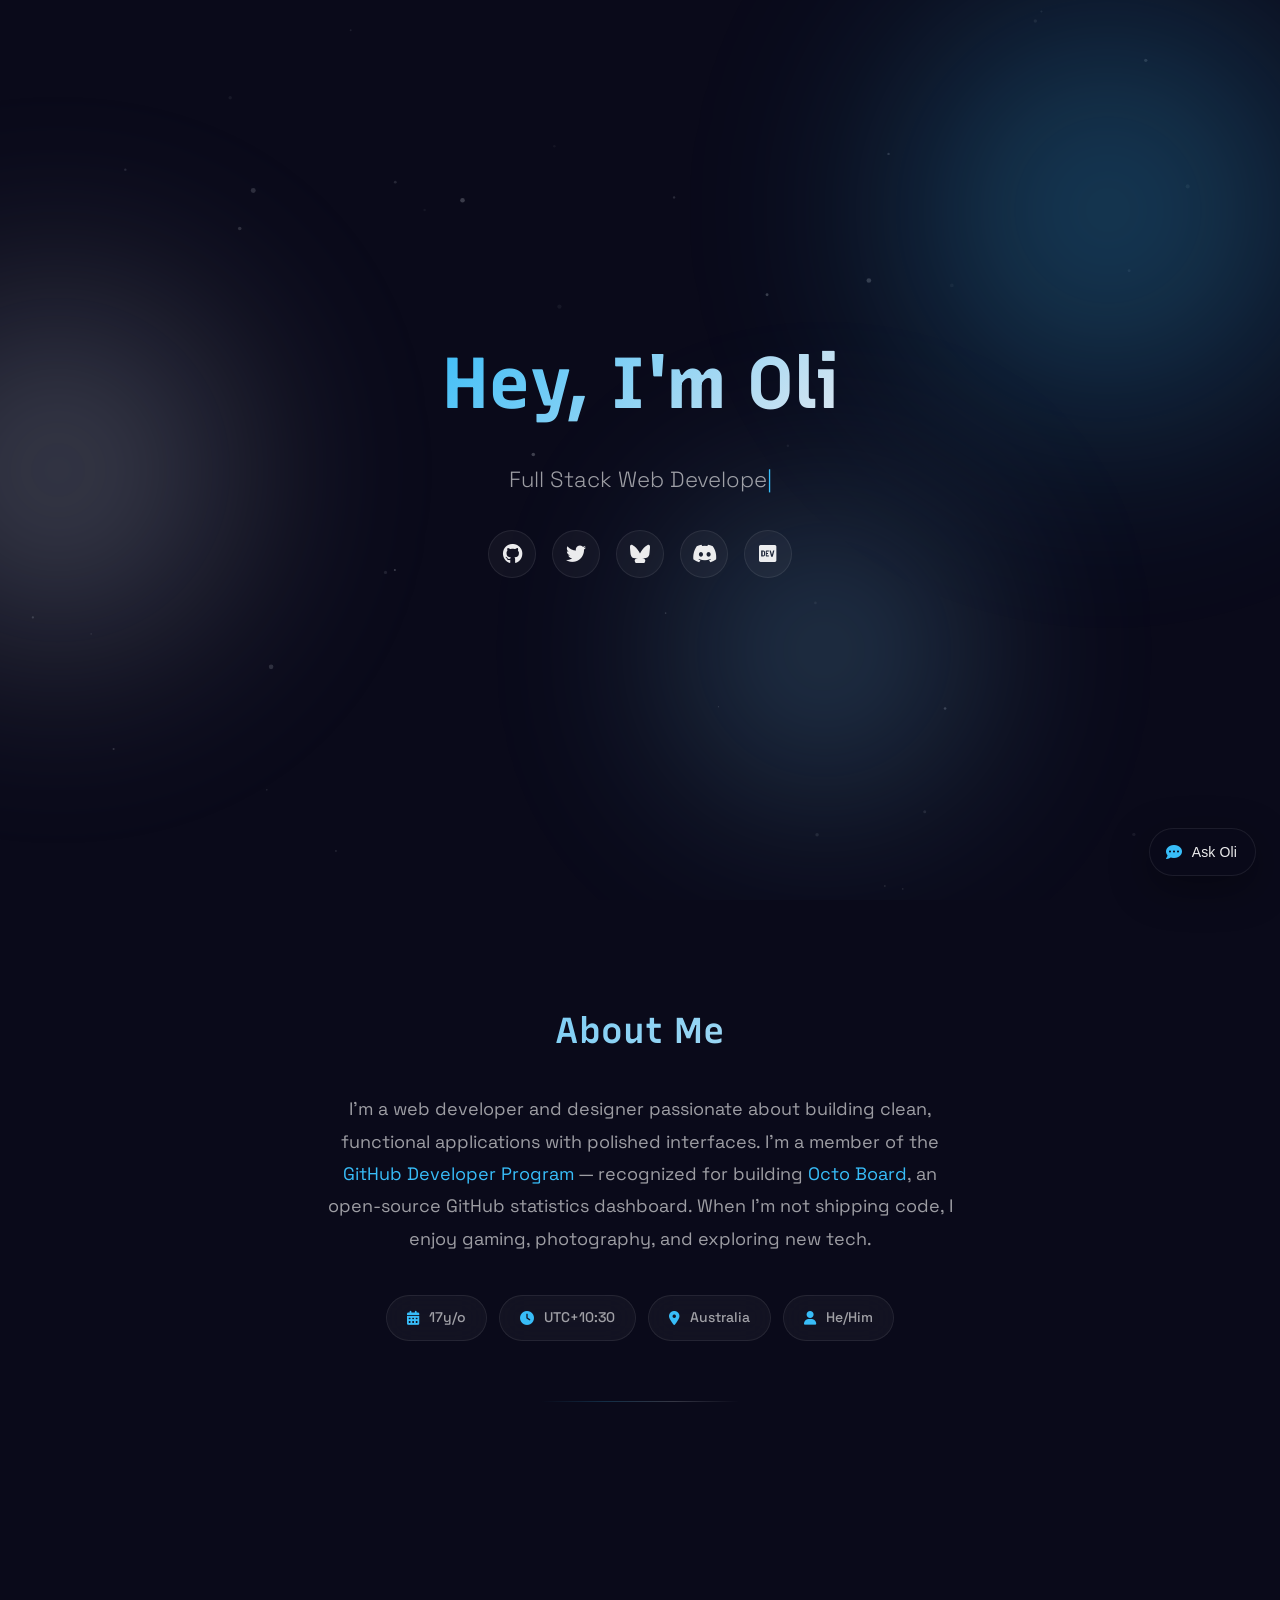
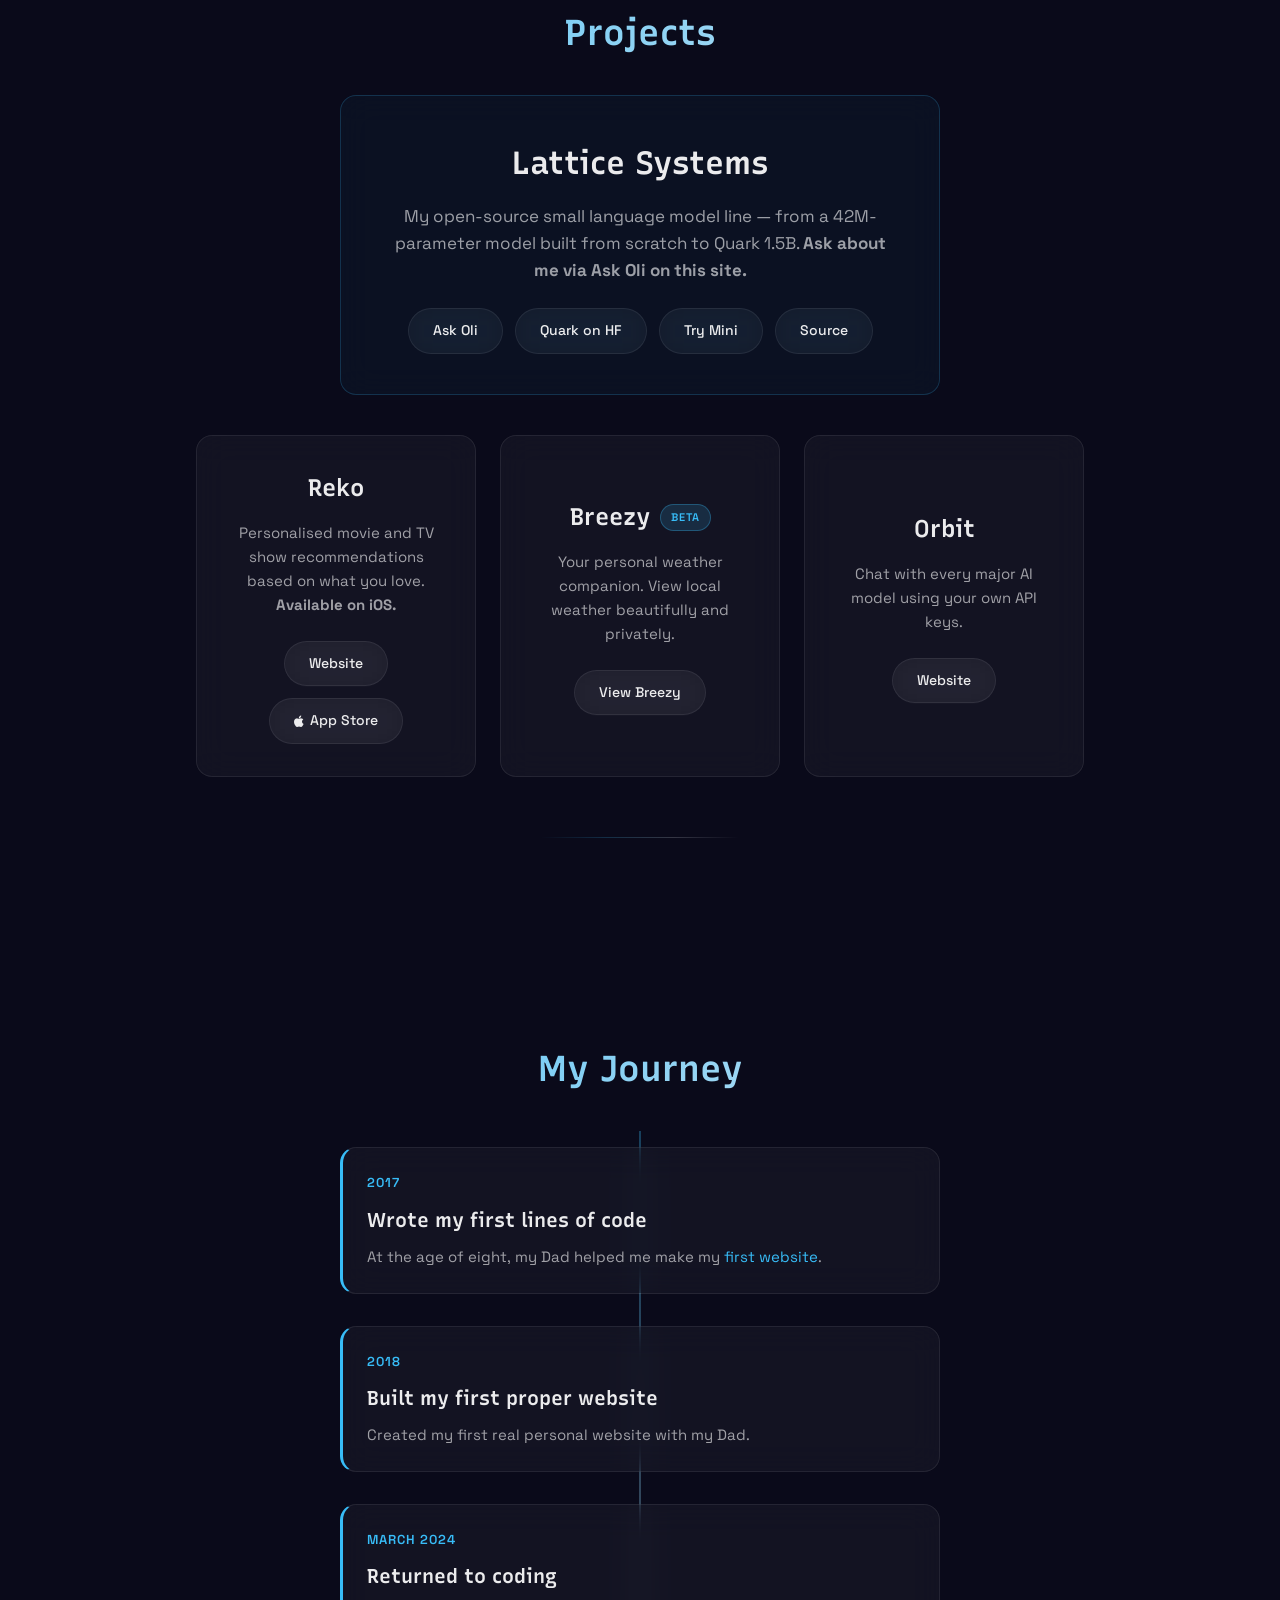
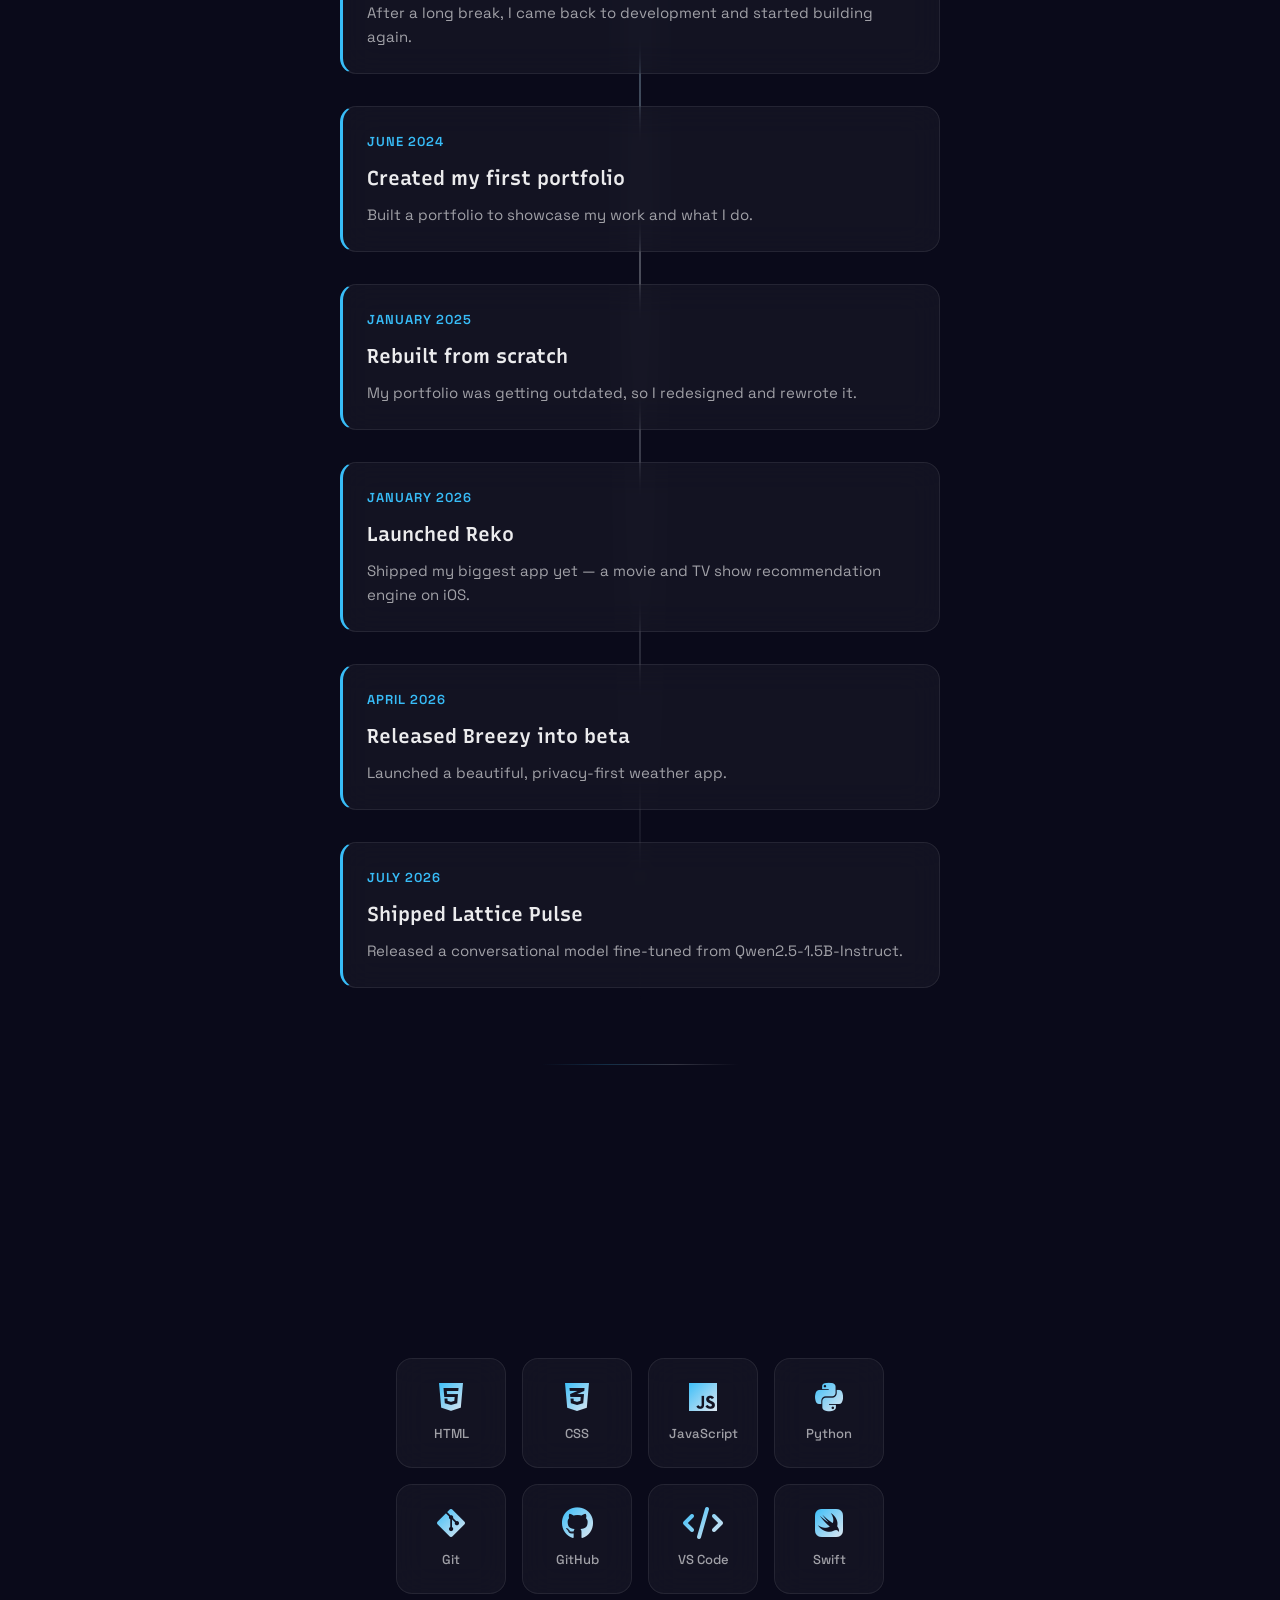
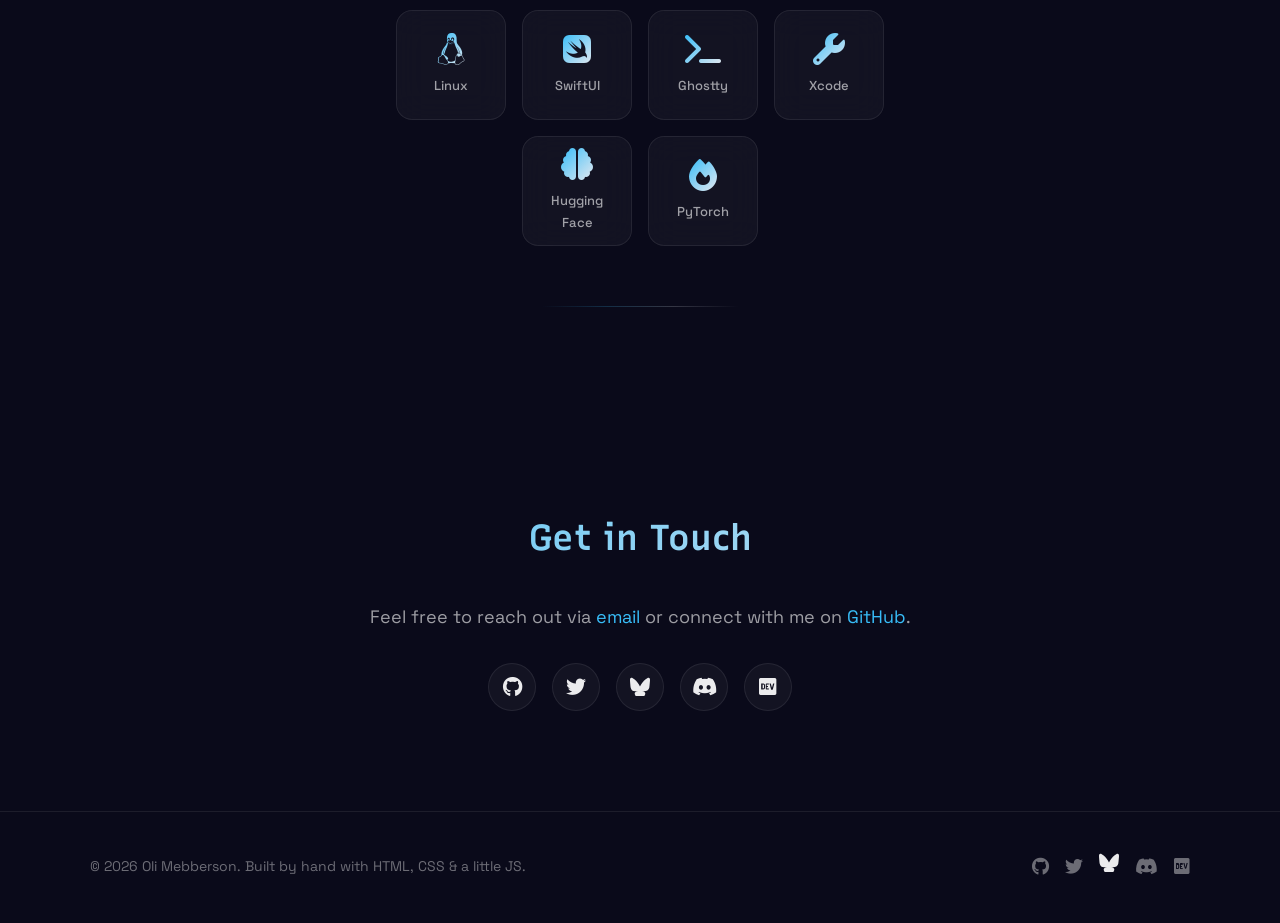
==== index.html @ ae1f7c69 "Add Ask Oli floating chat backed by Groq via Cloudflare Worker. Scope the assistant to Oli and his p" ====
<!DOCTYPE html>
<html lang="en">

<head>
    <meta charset="UTF-8">
    <meta name="viewport" content="width=device-width, initial-scale=1.0">
    <meta name="description" content="Portfolio of Oli Mebberson, a web developer and designer.">
    <meta name="keywords" content="web development, design, portfolio, Oli Mebberson">
    <meta property="og:title" content="Oli Mebberson | Portfolio">
    <meta property="og:description" content="Web developer and designer building clean, functional applications. Creator of Reko and Breezy.">
    <meta property="og:url" content="https://oli-mebberson.is-cool.dev/">
    <meta property="og:type" content="website">
    <meta name="twitter:card" content="summary_large_image">
    <meta name="twitter:title" content="Oli Mebberson | Portfolio">
    <meta name="twitter:description" content="Web developer and designer building clean, functional applications.">
    <title>Oli Mebberson | Portfolio</title>
    <link rel="preconnect" href="https://fonts.googleapis.com">
    <link rel="preconnect" href="https://fonts.gstatic.com" crossorigin>
    <link href="https://fonts.googleapis.com/css2?family=Recursive:wght@400;600;700&family=Space+Grotesk:wght@300;400;500;600;700&display=swap" rel="stylesheet">
    <link rel="stylesheet" href="styles.css">
    <link href="https://cdnjs.cloudflare.com/ajax/libs/font-awesome/6.5.1/css/all.min.css" rel="stylesheet">
    <link rel="icon" href="images/favicon.png" type="image/x-icon">
</head>

<body>
    <div id="loader" class="loader">
        <div class="loader-spinner"></div>
    </div>

    <div id="toast" class="toast">Copied!</div>

    <div id="scroll-progress"></div>

    <canvas id="particles"></canvas>

    <nav id="navbar" class="navbar">
        <div class="nav-inner">
            <a href="#hero" class="nav-logo">OM</a>
            <div class="nav-links">
                <a href="#about" class="nav-link">About</a>
                <a href="#projects" class="nav-link">Projects</a>
                <a href="#timeline" class="nav-link">Journey</a>
                <a href="#tech-stack" class="nav-link">Tech</a>
                <a href="#contact" class="nav-link">Contact</a>
            </div>
            <button class="nav-toggle" aria-label="Toggle navigation">
                <span></span>
                <span></span>
                <span></span>
            </button>
        </div>
        <div class="nav-mobile">
            <a href="#about" class="nav-link">About</a>
            <a href="#projects" class="nav-link">Projects</a>
            <a href="#timeline" class="nav-link">Journey</a>
            <a href="#tech-stack" class="nav-link">Tech</a>
            <a href="#contact" class="nav-link">Contact</a>
        </div>
    </nav>

    <div class="orbs" aria-hidden="true">
        <div class="orb-parallax orb-parallax-1">
            <div class="orb orb-1"></div>
        </div>
        <div class="orb-parallax orb-parallax-2">
            <div class="orb orb-2"></div>
        </div>
        <div class="orb-parallax orb-parallax-3">
            <div class="orb orb-3"></div>
        </div>
    </div>

    <header>
        <section id="hero">
            <div class="hero-content">
                <h1>Hey, I'm Oli</h1>
                <p><span id="typed-text"></span><span class="typed-cursor">|</span></p>
                <nav class="social-links">
                    <a href="https://github.com/olii-dev" target="_blank" class="social-link" aria-label="GitHub">
                        <i class="fab fa-github"></i>
                    </a>
                    <a href="https://twitter.com/olii_dev" target="_blank" class="social-link" aria-label="Twitter">
                        <i class="fab fa-twitter"></i>
                    </a>
                    <a href="https://bsky.app/profile/funnylollypop.bsky.social" target="_blank" class="social-link" aria-label="Bluesky">
                        <svg class="social-icon" viewBox="0 0 64 57" fill="currentColor" xmlns="http://www.w3.org/2000/svg"><path d="M13.873 3.805C21.21 9.332 29.103 20.537 32 26.55c2.897-6.013 10.79-17.218 18.127-22.745C56.965-2.284 64-4.436 64 6.13c0 2.566-1.468 21.533-2.326 24.63C59.18 40.79 48.438 43.73 38.265 41.14c10.932 1.89 13.686 7.724 7.69 15.858L32 57l-13.955-.002c-5.996-8.134-3.242-13.968 7.69-15.858-15.173 2.59-20.915-.35-23.409-10.38C1.468 27.663 0 8.696 0 6.13 0-4.436 7.035-2.284 13.873 3.805z"/></svg>
                    </a>
                    <a href="https://discord.gg/Trxcqusfgc" target="_blank" class="social-link" aria-label="Discord">
                        <i class="fab fa-discord"></i>
                    </a>
                    <a href="https://dev.to/oliidev" target="_blank" class="social-link" aria-label="Dev.to">
                        <i class="fab fa-dev"></i>
                    </a>
                </nav>
            </div>
        </section>
    </header>

    <main>
        <section id="about" class="section">
            <h2 class="reveal">About Me</h2>
            <p class="reveal">I'm a web developer and designer passionate about building clean, functional applications with
                polished interfaces. I'm a member of the <a
                    href="https://docs.github.com/en/get-started/exploring-integrations/github-developer-program"
                    target="_blank" class="fancy-underline">GitHub Developer Program</a> — recognized for building <a
                    href="https://olii-dev.github.io/Octo-Board/" target="_blank"
                    class="fancy-underline">Octo Board</a>, an open-source GitHub
                statistics dashboard. When I'm not shipping code, I enjoy gaming, photography, and exploring new tech.</p>
            <div class="pill-container reveal" data-stagger="80">
                <div class="pill">
                    <i class="fas fa-calendar-alt"></i>
                    <span>17y/o</span>
                </div>
                <div class="pill">
                    <i class="fas fa-clock"></i>
                    <span>UTC+10:30</span>
                </div>
                <div class="pill">
                    <i class="fas fa-map-marker-alt"></i>
                    <span>Australia</span>
                </div>
                <div class="pill">
                    <i class="fa-solid fa-user"></i>
                    <span>He/Him</span>
                </div>
            </div>
        </section>

        <section id="projects" class="section">
            <h2 class="reveal">Projects</h2>
            <div class="projects-container" data-stagger="100">
                <div class="featured-wrapper reveal">
                    <article class="project featured">
                        <a href="projects/lattice/" class="project-card-link" aria-label="Lattice Systems case study"></a>
                        <h3>Lattice Systems</h3>
                        <p>My open-source small language model line — from a 42M-parameter model built from
                            scratch to Quark 1.5B. <b>Ask about me via Ask Oli on this site.</b></p>
                        <div class="project-links">
                            <a href="#ask-oli" class="project-link">Ask Oli</a>
                            <a href="https://huggingface.co/lattice-research/lattice-quark-1.5b" target="_blank"
                                class="project-link">Quark on HF</a>
                            <a href="https://huggingface.co/spaces/oli-mebberson/lattice-mini" target="_blank"
                                class="project-link">Try Mini</a>
                            <a href="https://github.com/olii-dev/nano-gpt" target="_blank"
                                class="project-link">Source</a>
                        </div>
                    </article>
                </div>
                <article class="project reveal">
                    <a href="projects/reko/" class="project-card-link" aria-label="Reko case study"></a>
                    <h3>Reko</h3>
                    <p>Personalised movie and TV show recommendations based on what you love.
                        <b>Available on iOS.</b></p>
                    <div class="project-links">
                        <a href="https://olii-dev.github.io/reko-site/" target="_blank"
                            class="project-link">Website</a>
                        <a href="https://apps.apple.com/us/app/reko/id6756222907" target="_blank"
                            class="project-link">
                            <i class="fab fa-apple"></i> App Store
                        </a>
                    </div>
                </article>
                <article class="project reveal">
                    <a href="projects/breezy/" class="project-card-link" aria-label="Breezy case study"></a>
                    <h3>Breezy <span class="badge">Beta</span></h3>
                    <p>Your personal weather companion. View local weather beautifully and privately.</p>
                    <a href="https://olii-dev.github.io/breezy-site/" target="_blank"
                        class="project-link">View Breezy</a>
                </article>
                <article class="project reveal">
                    <a href="projects/orbit/" class="project-card-link" aria-label="Orbit case study"></a>
                    <h3>Orbit</h3>
                    <p>Chat with every major AI model using your own API keys.</p>
                    <a href="https://orbitthe.cloud/" target="_blank" class="project-link">Website</a>
                </article>
            </div>
        </section>

        <section id="timeline" class="section">
            <h2 class="reveal">My Journey</h2>
            <div class="timeline-container" data-stagger="100">
                <div class="timeline-item reveal">
                    <div class="timeline-content">
                        <span class="timeline-date">2017</span>
                        <h3>Wrote my first lines of code</h3>
                        <p>At the age of eight, my Dad helped me make my <a
                                href="https://olimebberson.github.io/olidraw/" target="_blank"
                                class="fancy-underline">first website</a>.</p>
                        <div class="timeline-extra">
                            <p>I had so much fun on this project with my Dad and it sparked something in me. That was
                                over eight years ago!</p>
                        </div>
                    </div>
                </div>
                <div class="timeline-item reveal">
                    <div class="timeline-content">
                        <span class="timeline-date">2018</span>
                        <h3>Built my first proper website</h3>
                        <p>Created my first real personal website with my Dad.</p>
                        <div class="timeline-extra">
                            <p>Working on <a href="https://olimebberson.github.io/www/index.html" target="_blank"
                                    class="fancy-underline">this site</a> with my Dad was an amazing experience — the
                                feeling of building something together was unforgettable.</p>
                        </div>
                    </div>
                </div>
                <div class="timeline-item reveal">
                    <div class="timeline-content">
                        <span class="timeline-date">March 2024</span>
                        <h3>Returned to coding</h3>
                        <p>After a long break, I came back to development and started building again.</p>
                        <div class="timeline-extra">
                            <p>I started with a SwiftUI app called 'Sliffer' — a place to find iOS Shortcuts. <a
                                    href="https://olii-dev.github.io/sliffer/" target="_blank"
                                    class="fancy-underline">Check it out</a>.</p>
                        </div>
                    </div>
                </div>
                <div class="timeline-item reveal">
                    <div class="timeline-content">
                        <span class="timeline-date">June 2024</span>
                        <h3>Created my first portfolio</h3>
                        <p>Built a portfolio to showcase my work and what I do.</p>
                        <div class="timeline-extra">
                            <p>My first real attempt at putting myself out there as a developer.</p>
                        </div>
                    </div>
                </div>
                <div class="timeline-item reveal">
                    <div class="timeline-content">
                        <span class="timeline-date">January 2025</span>
                        <h3>Rebuilt from scratch</h3>
                        <p>My portfolio was getting outdated, so I redesigned and rewrote it.</p>
                        <div class="timeline-extra">
                            <p>Simplified the design and focused on what matters — clean presentation of my work.</p>
                        </div>
                    </div>
                </div>
                <div class="timeline-item reveal">
                    <div class="timeline-content">
                        <span class="timeline-date">January 2026</span>
                        <h3>Launched Reko</h3>
                        <p>Shipped my biggest app yet — a movie and TV show recommendation engine on iOS.</p>
                        <div class="timeline-extra">
                            <p>Reko is a personalised recommendation engine for movies and TV shows. I built the entire
                                stack including the iOS app and website. <a
                                    href="https://apps.apple.com/us/app/reko/id6756222907" target="_blank"
                                    class="fancy-underline">Download on the App Store</a>.</p>
                        </div>
                    </div>
                </div>
                <div class="timeline-item reveal">
                    <div class="timeline-content">
                        <span class="timeline-date">April 2026</span>
                        <h3>Released Breezy into beta</h3>
                        <p>Launched a beautiful, privacy-first weather app.</p>
                        <div class="timeline-extra">
                            <p>Breezy is a personal weather companion — clean, private, and currently in beta. <a
                                    href="https://olii-dev.github.io/breezy-site/" target="_blank"
                                    class="fancy-underline">Learn more</a>.</p>
                        </div>
                    </div>
                </div>
                <div class="timeline-item reveal">
                    <div class="timeline-content">
                        <span class="timeline-date">July 2026</span>
                        <h3>Shipped Lattice Pulse</h3>
                        <p>Released a conversational model fine-tuned from Qwen2.5-1.5B-Instruct.</p>
                        <div class="timeline-extra">
                            <p>The second model in my Lattice Systems line, following Lattice Mini — a
                                from-scratch 42M-parameter GPT I built and host on Hugging Face. Both are
                                research demos, not production AI. <a
                                    href="https://huggingface.co/spaces/oli-mebberson/lattice-mini"
                                    target="_blank" class="fancy-underline">Try Lattice Mini</a>.</p>
                        </div>
                    </div>
                </div>
            </div>
        </section>

        <section id="tech-stack" class="section">
            <h2 class="reveal">Tech Stack</h2>
            <div class="tech-stack-container reveal" data-stagger="60">
                <div class="tech-stack-item">
                    <i class="fab fa-html5"></i>
                    <span>HTML</span>
                </div>
                <div class="tech-stack-item">
                    <i class="fab fa-css3-alt"></i>
                    <span>CSS</span>
                </div>
                <div class="tech-stack-item">
                    <i class="fab fa-js"></i>
                    <span>JavaScript</span>
                </div>
                <div class="tech-stack-item">
                    <i class="fab fa-python"></i>
                    <span>Python</span>
                </div>
                <div class="tech-stack-item">
                    <i class="fab fa-git-alt"></i>
                    <span>Git</span>
                </div>
                <div class="tech-stack-item">
                    <i class="fab fa-github"></i>
                    <span>GitHub</span>
                </div>
                <div class="tech-stack-item">
                    <i class="fa fa-code"></i>
                    <span>VS Code</span>
                </div>
                <div class="tech-stack-item">
                    <i class="fa-brands fa-swift"></i>
                    <span>Swift</span>
                </div>
                <div class="tech-stack-item">
                    <i class="fab fa-linux"></i>
                    <span>Linux</span>
                </div>
                <div class="tech-stack-item">
                    <i class="fa-brands fa-swift"></i>
                    <span>SwiftUI</span>
                </div>
                <div class="tech-stack-item">
                    <i class="fas fa-terminal"></i>
                    <span>Ghostty</span>
                </div>
                <div class="tech-stack-item">
                    <i class="fas fa-wrench"></i>
                    <span>Xcode</span>
                </div>
                <div class="tech-stack-item">
                    <i class="fas fa-brain"></i>
                    <span>Hugging Face</span>
                </div>
                <div class="tech-stack-item">
                    <i class="fas fa-fire"></i>
                    <span>PyTorch</span>
                </div>
            </div>
        </section>

        <section id="contact" class="section">
            <h2 class="reveal">Get in Touch</h2>
            <p class="reveal">Feel free to reach out via <a href="mailto:oli@mebberson.com"
                    class="fancy-underline" id="email-copy">email</a> or connect with me on <a
                    href="https://github.com/olii-dev" target="_blank" class="fancy-underline">GitHub</a>.</p>
            <div class="social-links reveal" style="margin-top: 30px;">
                <a href="https://github.com/olii-dev" target="_blank" class="social-link" aria-label="GitHub">
                    <i class="fab fa-github"></i>
                </a>
                <a href="https://twitter.com/olii_dev" target="_blank" class="social-link" aria-label="Twitter">
                    <i class="fab fa-twitter"></i>
                </a>
                <a href="https://bsky.app/profile/funnylollypop.bsky.social" target="_blank" class="social-link" aria-label="Bluesky">
                    <svg class="social-icon" viewBox="0 0 64 57" fill="currentColor" xmlns="http://www.w3.org/2000/svg"><path d="M13.873 3.805C21.21 9.332 29.103 20.537 32 26.55c2.897-6.013 10.79-17.218 18.127-22.745C56.965-2.284 64-4.436 64 6.13c0 2.566-1.468 21.533-2.326 24.63C59.18 40.79 48.438 43.73 38.265 41.14c10.932 1.89 13.686 7.724 7.69 15.858L32 57l-13.955-.002c-5.996-8.134-3.242-13.968 7.69-15.858-15.173 2.59-20.915-.35-23.409-10.38C1.468 27.663 0 8.696 0 6.13 0-4.436 7.035-2.284 13.873 3.805z"/></svg>
                </a>
                <a href="https://discord.gg/Trxcqusfgc" target="_blank" class="social-link" aria-label="Discord">
                    <i class="fab fa-discord"></i>
                </a>
                <a href="https://dev.to/oliidev" target="_blank" class="social-link" aria-label="Dev.to">
                    <i class="fab fa-dev"></i>
                </a>
            </div>
        </section>
    </main>

    <footer>
        <div class="footer-inner">
            <p>&copy; 2026 Oli Mebberson. Built by hand with HTML, CSS & a little JS.</p>
            <div class="footer-links">
                <a href="https://github.com/olii-dev" target="_blank" aria-label="GitHub"><i class="fab fa-github"></i></a>
                <a href="https://twitter.com/olii_dev" target="_blank" aria-label="Twitter"><i class="fab fa-twitter"></i></a>
                <a href="https://bsky.app/profile/funnylollypop.bsky.social" target="_blank" aria-label="Bluesky"><svg class="social-icon" viewBox="0 0 64 57" fill="currentColor" xmlns="http://www.w3.org/2000/svg"><path d="M13.873 3.805C21.21 9.332 29.103 20.537 32 26.55c2.897-6.013 10.79-17.218 18.127-22.745C56.965-2.284 64-4.436 64 6.13c0 2.566-1.468 21.533-2.326 24.63C59.18 40.79 48.438 43.73 38.265 41.14c10.932 1.89 13.686 7.724 7.69 15.858L32 57l-13.955-.002c-5.996-8.134-3.242-13.968 7.69-15.858-15.173 2.59-20.915-.35-23.409-10.38C1.468 27.663 0 8.696 0 6.13 0-4.436 7.035-2.284 13.873 3.805z"/></svg></a>
                <a href="https://discord.gg/Trxcqusfgc" target="_blank" aria-label="Discord"><i class="fab fa-discord"></i></a>
                <a href="https://dev.to/oliidev" target="_blank" aria-label="Dev.to"><i class="fab fa-dev"></i></a>
            </div>
        </div>
    </footer>

    <button id="back-to-top" class="back-to-top" aria-label="Back to top">
        <i class="fas fa-arrow-up"></i>
    </button>

    <div id="ask-oli" class="ask-oli" data-api="https://ask-oli.muselet.workers.dev">
        <button type="button" class="ask-oli-fab" aria-label="Ask Oli" aria-expanded="false" aria-controls="ask-oli-panel">
            <i class="fas fa-comment-dots" aria-hidden="true"></i>
            <span class="ask-oli-fab-label">Ask Oli</span>
        </button>
        <div id="ask-oli-panel" class="ask-oli-panel" hidden>
            <div class="ask-oli-header">
                <div class="ask-oli-title">
                    <span class="ask-oli-name">Ask Oli</span>
                    <span class="ask-oli-model">Ask about Oli’s work</span>
                </div>
                <button type="button" class="ask-oli-close" aria-label="Close chat">
                    <i class="fas fa-times" aria-hidden="true"></i>
                </button>
            </div>
            <div class="ask-oli-messages" role="log" aria-live="polite"></div>
            <form class="ask-oli-form">
                <input type="text" class="ask-oli-input" placeholder="Ask about Oli, projects, Lattice…" autocomplete="off" maxlength="500">
                <button type="submit" class="ask-oli-send" aria-label="Send">
                    <i class="fas fa-arrow-up" aria-hidden="true"></i>
                </button>
            </form>
        </div>
    </div>

    <script src="script.js"></script>
</body>

</html>
---- styles.css ----
@property --angle {
    syntax: '<angle>';
    initial-value: 0deg;
    inherits: false;
}

:root {
    --bg: #0a0a1a;
    --surface: rgba(255, 255, 255, 0.04);
    --surface-hover: rgba(255, 255, 255, 0.08);
    --glass-border: rgba(255, 255, 255, 0.08);
    --glass-border-hover: rgba(255, 255, 255, 0.15);
    --blur: 16px;
    --blur-strong: 24px;
    --accent-1: #38bdf8;
    --accent-2: #e2e8f0;
    --accent-gradient: linear-gradient(135deg, var(--accent-1), var(--accent-2));
    --text-primary: rgba(255, 255, 255, 0.92);
    --text-secondary: rgba(255, 255, 255, 0.6);
    --text-muted: rgba(255, 255, 255, 0.4);
    --font-heading: 'Recursive', sans-serif;
    --font-body: 'Space Grotesk', sans-serif;
    --radius-sm: 10px;
    --radius-md: 16px;
    --radius-lg: 24px;
    --radius-pill: 999px;
    --transition: 0.3s cubic-bezier(0.4, 0, 0.2, 1);
}

* {
    margin: 0;
    padding: 0;
    box-sizing: border-box;
}

::selection {
    background: rgba(56, 189, 248, 0.3);
    color: var(--text-primary);
}

html {
    scroll-behavior: smooth;
}

::-webkit-scrollbar {
    width: 8px;
}

::-webkit-scrollbar-track {
    background: var(--bg);
}

::-webkit-scrollbar-thumb {
    background: rgba(255, 255, 255, 0.1);
    border-radius: 4px;
}

::-webkit-scrollbar-thumb:hover {
    background: rgba(255, 255, 255, 0.2);
}

#loader {
    position: fixed;
    top: 0;
    left: 0;
    width: 100%;
    height: 100%;
    background: var(--bg);
    z-index: 9999;
    display: flex;
    justify-content: center;
    align-items: center;
    transition: opacity 0.4s ease;
}

#loader.hidden {
    opacity: 0;
    pointer-events: none;
}

.loader-spinner {
    width: 36px;
    height: 36px;
    border-radius: 50%;
    border: 3px solid var(--glass-border);
    border-top-color: var(--accent-1);
    animation: spin 0.8s linear infinite;
}

@keyframes spin {
    to { transform: rotate(360deg); }
}

#toast {
    position: fixed;
    bottom: 80px;
    left: 50%;
    transform: translateX(-50%) translateY(10px);
    z-index: 9998;
    background: var(--surface);
    backdrop-filter: blur(var(--blur));
    -webkit-backdrop-filter: blur(var(--blur));
    border: 1px solid var(--glass-border);
    color: var(--text-primary);
    font-family: var(--font-body);
    font-size: 14px;
    font-weight: 500;
    padding: 10px 24px;
    border-radius: var(--radius-pill);
    opacity: 0;
    pointer-events: none;
    transition: opacity 0.3s ease, transform 0.3s ease;
}

#toast.visible {
    opacity: 1;
    transform: translateX(-50%) translateY(0);
}

#scroll-progress {
    position: fixed;
    top: 0;
    left: 0;
    width: 0%;
    height: 3px;
    background: var(--accent-gradient);
    z-index: 1001;
    pointer-events: none;
    transition: width 0.1s linear;
}

#particles {
    position: fixed;
    top: 0;
    left: 0;
    width: 100%;
    height: 100%;
    z-index: 0;
    pointer-events: none;
}

body {
    font-family: var(--font-body);
    background-color: var(--bg);
    color: var(--text-primary);
    line-height: 1.7;
    overflow-x: hidden;
}

h1,
h2,
h3 {
    font-family: var(--font-heading);
    font-weight: 600;
}

a {
    text-decoration: none;
    color: inherit;
}

.orbs {
    position: fixed;
    top: 0;
    left: 0;
    width: 100%;
    height: 100%;
    pointer-events: none;
    z-index: 0;
    overflow: hidden;
}

.orb {
    position: absolute;
    border-radius: 50%;
    filter: blur(100px);
    opacity: 0.4;
    will-change: transform;
}

.orb-parallax {
    position: absolute;
    top: 0;
    left: 0;
    width: 100%;
    height: 100%;
    transition: transform 0.4s ease-out;
    pointer-events: none;
}

.orb-1 {
    width: 600px;
    height: 600px;
    background: radial-gradient(circle, var(--accent-1), transparent 70%);
    top: -10%;
    right: -10%;
    animation: orbFloat1 20s ease-in-out infinite;
}

.orb-2 {
    width: 500px;
    height: 500px;
    background: radial-gradient(circle, #cbd5e1, transparent 70%);
    bottom: 20%;
    left: -15%;
    animation: orbFloat2 25s ease-in-out infinite;
}

.orb-3 {
    width: 400px;
    height: 400px;
    background: radial-gradient(circle, #7dd3fc, transparent 70%);
    top: 50%;
    right: 20%;
    animation: orbFloat3 22s ease-in-out infinite;
}

@keyframes orbFloat1 {
    0%, 100% { transform: translate(0, 0) scale(1); }
    33% { transform: translate(-80px, 60px) scale(1.1); }
    66% { transform: translate(40px, -40px) scale(0.95); }
}

@keyframes orbFloat2 {
    0%, 100% { transform: translate(0, 0) scale(1); }
    33% { transform: translate(60px, -80px) scale(1.05); }
    66% { transform: translate(-30px, 50px) scale(1.1); }
}

@keyframes orbFloat3 {
    0%, 100% { transform: translate(0, 0) scale(1); }
    33% { transform: translate(-50px, -60px) scale(1.08); }
    66% { transform: translate(70px, 30px) scale(0.92); }
}

.navbar {
    position: fixed;
    top: 0;
    left: 0;
    width: 100%;
    z-index: 1000;
    padding: 16px 24px;
    opacity: 0;
    transform: translateY(-100%);
    transition: opacity 0.4s ease, transform 0.4s ease, background 0.3s ease;
}

.navbar.visible {
    opacity: 1;
    transform: translateY(0);
    background: rgba(10, 10, 26, 0.7);
    backdrop-filter: blur(var(--blur-strong));
    -webkit-backdrop-filter: blur(var(--blur-strong));
    border-bottom: 1px solid var(--glass-border);
}

.nav-inner {
    max-width: 1100px;
    margin: 0 auto;
    display: flex;
    align-items: center;
    justify-content: space-between;
}

.nav-logo {
    font-family: var(--font-heading);
    font-weight: 700;
    font-size: 20px;
    background: var(--accent-gradient);
    -webkit-background-clip: text;
    -webkit-text-fill-color: transparent;
    background-clip: text;
}

.nav-links {
    display: flex;
    gap: 8px;
}

.nav-link {
    font-size: 14px;
    font-weight: 500;
    color: var(--text-secondary);
    padding: 8px 16px;
    border-radius: var(--radius-pill);
    transition: color var(--transition), background var(--transition);
}

.nav-link:hover,
.nav-link.active {
    color: var(--text-primary);
    background: var(--surface-hover);
}

.nav-toggle {
    display: none;
    flex-direction: column;
    gap: 5px;
    background: none;
    border: none;
    cursor: pointer;
    padding: 8px;
}

.nav-toggle span {
    display: block;
    width: 22px;
    height: 2px;
    background: var(--text-secondary);
    border-radius: 2px;
    transition: transform var(--transition), opacity var(--transition);
}

.nav-toggle.active span:nth-child(1) {
    transform: rotate(45deg) translate(5px, 5px);
}

.nav-toggle.active span:nth-child(2) {
    opacity: 0;
}

.nav-toggle.active span:nth-child(3) {
    transform: rotate(-45deg) translate(5px, -5px);
}

.nav-mobile {
    display: none;
    flex-direction: column;
    gap: 4px;
    padding: 8px 0;
}

.nav-mobile.open {
    display: flex;
}

.nav-mobile .nav-link {
    padding: 12px 16px;
}

#hero {
    min-height: 100vh;
    display: flex;
    justify-content: center;
    align-items: center;
    text-align: center;
    position: relative;
    z-index: 1;
    padding: 20px;
}

.hero-content h1 {
    font-size: 72px;
    font-weight: 700;
    letter-spacing: -1px;
    background: var(--accent-gradient);
    -webkit-background-clip: text;
    -webkit-text-fill-color: transparent;
    background-clip: text;
    margin-bottom: 16px;
    animation: heroFadeIn 1s ease-out;
}

.hero-content > p {
    font-size: 22px;
    font-weight: 300;
    color: var(--text-secondary);
    margin-bottom: 32px;
    animation: heroFadeIn 1s ease-out 0.15s both;
}

.social-links {
    display: flex;
    gap: 16px;
    justify-content: center;
    align-items: center;
    animation: heroFadeIn 1s ease-out 0.3s both;
}

.social-link {
    display: flex;
    justify-content: center;
    align-items: center;
    width: 48px;
    height: 48px;
    border-radius: 50%;
    background: var(--surface);
    backdrop-filter: blur(var(--blur));
    -webkit-backdrop-filter: blur(var(--blur));
    border: 1px solid var(--glass-border);
    transition: transform var(--transition), background var(--transition), border-color var(--transition), box-shadow var(--transition);
}

.social-link:hover {
    transform: translateY(-2px);
    background: var(--surface-hover);
    border-color: var(--glass-border-hover);
    box-shadow: 0 8px 32px rgba(56, 189, 248, 0.15);
}

.social-link i {
    font-size: 20px;
    color: var(--text-primary);
}

.social-icon {
    width: 20px;
    height: 20px;
    color: var(--text-primary);
}

.section {
    padding: 100px 24px;
    text-align: center;
    position: relative;
    z-index: 1;
}

.section::after {
    content: '';
    display: block;
    width: 200px;
    height: 1px;
    margin: 60px auto 0;
    background: linear-gradient(90deg, transparent, var(--accent-1), var(--accent-2), transparent);
    opacity: 0.2;
}

.section:last-of-type::after {
    display: none;
}

.section h2 {
    font-size: 36px;
    background: var(--accent-gradient);
    -webkit-background-clip: text;
    -webkit-text-fill-color: transparent;
    background-clip: text;
    margin-bottom: 32px;
}

.section > p {
    font-size: 18px;
    max-width: 640px;
    margin: 0 auto;
    color: var(--text-secondary);
    line-height: 1.8;
}

.fancy-underline {
    position: relative;
    display: inline-block;
    color: var(--accent-1);
}

.fancy-underline::after {
    content: '';
    position: absolute;
    bottom: -2px;
    left: 0;
    width: 0;
    height: 2px;
    background: var(--accent-gradient);
    border-radius: 2px;
    transition: width 0.4s ease;
}

.fancy-underline:hover::after {
    width: 100%;
}

.pill-container {
    display: flex;
    justify-content: center;
    align-items: center;
    gap: 12px;
    flex-wrap: wrap;
    margin-top: 40px;
}

.pill {
    background: var(--surface);
    backdrop-filter: blur(var(--blur));
    -webkit-backdrop-filter: blur(var(--blur));
    border: 1px solid var(--glass-border);
    padding: 10px 20px;
    border-radius: var(--radius-pill);
    display: flex;
    align-items: center;
    gap: 10px;
    transition: transform var(--transition), border-color var(--transition), background var(--transition);
}

.pill:hover {
    transform: translateY(-2px);
    border-color: var(--glass-border-hover);
    background: var(--surface-hover);
}

.pill i {
    font-size: 14px;
    color: var(--accent-1);
}

.pill span {
    font-size: 14px;
    font-weight: 500;
    color: var(--text-secondary);
}

.tech-stack-container {
    display: flex;
    justify-content: center;
    align-items: center;
    gap: 16px;
    flex-wrap: wrap;
    max-width: 600px;
    margin: 0 auto;
}

.tech-stack-item {
    background: var(--surface);
    backdrop-filter: blur(var(--blur));
    -webkit-backdrop-filter: blur(var(--blur));
    border: 1px solid var(--glass-border);
    width: 110px;
    height: 110px;
    padding: 16px;
    border-radius: var(--radius-md);
    display: flex;
    flex-direction: column;
    align-items: center;
    justify-content: center;
    gap: 10px;
    transition: transform var(--transition), border-color var(--transition), background var(--transition), box-shadow var(--transition);
}

.tech-stack-item:hover {
    transform: translateY(-4px);
    border-color: var(--glass-border-hover);
    background: var(--surface-hover);
    box-shadow: 0 8px 32px rgba(56, 189, 248, 0.1);
}

.tech-stack-item i {
    font-size: 32px;
    background: var(--accent-gradient);
    -webkit-background-clip: text;
    -webkit-text-fill-color: transparent;
    background-clip: text;
}

.tech-stack-item span {
    font-size: 13px;
    font-weight: 500;
    color: var(--text-secondary);
}

.projects-container {
    display: flex;
    justify-content: center;
    align-items: stretch;
    gap: 24px;
    flex-wrap: wrap;
    max-width: 1000px;
    margin: 0 auto;
}

.featured-wrapper {
    width: 100%;
    display: flex;
    justify-content: center;
    order: -1;
    margin-bottom: 16px;
}

.project {
    position: relative;
    background: var(--surface);
    backdrop-filter: blur(var(--blur));
    -webkit-backdrop-filter: blur(var(--blur));
    border: 1px solid var(--glass-border);
    padding: 32px;
    border-radius: var(--radius-md);
    text-align: center;
    display: flex;
    flex-direction: column;
    align-items: center;
    justify-content: center;
    transition: transform 0.15s ease-out, border-color var(--transition), box-shadow var(--transition);
    width: 280px;
    overflow: hidden;
}

.project::before {
    content: '';
    position: absolute;
    top: 0;
    left: 0;
    width: 100%;
    height: 100%;
    background: radial-gradient(250px circle at var(--glow-x, 50%) var(--glow-y, 50%), rgba(56, 189, 248, 0.08), transparent);
    opacity: 0;
    transition: opacity 0.3s ease;
    pointer-events: none;
    z-index: 0;
    border-radius: var(--radius-md);
}

.project:hover::before {
    opacity: 1;
}

.project-card-link {
    position: absolute;
    top: 0;
    left: 0;
    width: 100%;
    height: 100%;
    border-radius: var(--radius-md);
    z-index: 1;
}

.project h3,
.project p,
.project-links,
.project .badge {
    position: relative;
    z-index: 2;
}

.project:hover {
    border-color: var(--glass-border-hover);
    box-shadow: 0 12px 40px rgba(0, 0, 0, 0.3);
}

.project.featured {
    max-width: 600px;
    width: 100%;
    background: rgba(56, 189, 248, 0.04);
    padding: 40px;
    border: 1px solid rgba(56, 189, 248, 0.2);
    overflow: visible;
}

.project.featured:hover {
    border-color: rgba(56, 189, 248, 0.35);
    box-shadow: 0 12px 48px rgba(56, 189, 248, 0.08);
}

.project h3 {
    font-size: 24px;
    color: var(--text-primary);
    margin-bottom: 12px;
    display: flex;
    align-items: center;
    justify-content: center;
    gap: 10px;
}

.project.featured h3 {
    font-size: 32px;
}

.project p {
    font-size: 15px;
    color: var(--text-secondary);
    margin-bottom: 24px;
    line-height: 1.6;
}

.project.featured p {
    font-size: 17px;
    max-width: 500px;
}

.badge {
    font-family: var(--font-body);
    font-size: 11px;
    font-weight: 600;
    text-transform: uppercase;
    letter-spacing: 1px;
    padding: 3px 10px;
    border-radius: var(--radius-pill);
    background: rgba(56, 189, 248, 0.15);
    color: var(--accent-1);
    border: 1px solid rgba(56, 189, 248, 0.3);
}

.project-links {
    display: flex;
    gap: 12px;
    flex-wrap: wrap;
    justify-content: center;
}

.project-link {
    font-family: var(--font-body);
    font-size: 14px;
    font-weight: 500;
    color: var(--text-primary);
    background: var(--surface);
    backdrop-filter: blur(var(--blur));
    -webkit-backdrop-filter: blur(var(--blur));
    border: 1px solid var(--glass-border);
    padding: 10px 24px;
    border-radius: var(--radius-pill);
    transition: background var(--transition), border-color var(--transition), transform var(--transition), box-shadow var(--transition);
    display: inline-flex;
    align-items: center;
    gap: 6px;
}

.project-link:hover {
    background: var(--surface-hover);
    border-color: var(--glass-border-hover);
    transform: translateY(-1px);
    box-shadow: 0 4px 20px rgba(0, 0, 0, 0.2);
}

.project-link i {
    font-size: 13px;
}

.timeline-container {
    display: flex;
    flex-direction: column;
    align-items: center;
    position: relative;
    max-width: 600px;
    margin: 0 auto;
}

.timeline-container::before {
    content: '';
    width: 2px;
    height: 100%;
    background: linear-gradient(to bottom, var(--accent-1), var(--accent-2), transparent);
    position: absolute;
    top: 0;
    left: 50%;
    transform: translateX(-50%);
    opacity: 0.3;
}

.timeline-item {
    width: 100%;
    margin: 16px 0;
    position: relative;
}

.timeline-content {
    background: var(--surface);
    backdrop-filter: blur(var(--blur));
    -webkit-backdrop-filter: blur(var(--blur));
    border: 1px solid var(--glass-border);
    border-left: 3px solid var(--accent-1);
    padding: 24px;
    border-radius: var(--radius-md);
    position: relative;
    z-index: 1;
    cursor: pointer;
    transition: border-color var(--transition), box-shadow var(--transition);
    text-align: left;
}

.timeline-content:hover {
    border-color: var(--glass-border-hover);
    box-shadow: 0 4px 24px rgba(0, 0, 0, 0.2);
}

.timeline-date {
    font-size: 13px;
    font-weight: 600;
    color: var(--accent-1);
    text-transform: uppercase;
    letter-spacing: 1px;
    display: block;
    margin-bottom: 8px;
}

.timeline-content h3 {
    font-size: 20px;
    color: var(--text-primary);
    margin-bottom: 8px;
}

.timeline-content > p {
    font-size: 15px;
    color: var(--text-secondary);
    margin: 0;
    line-height: 1.6;
    text-align: left;
}

.timeline-extra {
    max-height: 0;
    overflow: hidden;
    transition: max-height 0.5s cubic-bezier(0.4, 0, 0.2, 1), margin-top 0.3s ease, opacity 0.3s ease;
    opacity: 0;
    margin-top: 0;
}

.timeline-content.expanded .timeline-extra {
    max-height: 200px;
    opacity: 1;
    margin-top: 16px;
}

.timeline-extra p {
    font-size: 14px;
    color: var(--text-muted);
    line-height: 1.6;
    text-align: left;
}

footer {
    position: relative;
    z-index: 1;
    padding: 40px 24px;
    border-top: 1px solid var(--glass-border);
}

.footer-inner {
    max-width: 1100px;
    margin: 0 auto;
    display: flex;
    justify-content: space-between;
    align-items: center;
}

.footer-inner p {
    font-size: 14px;
    color: var(--text-muted);
    margin: 0;
    text-align: left;
}

.footer-links {
    display: flex;
    gap: 16px;
}

.footer-links a {
    color: var(--text-muted);
    font-size: 18px;
    transition: color var(--transition);
}

.footer-links a:hover {
    color: var(--accent-1);
}

.reveal {
    opacity: 0;
    transform: translateY(24px);
    transition: opacity 0.7s cubic-bezier(0.4, 0, 0.2, 1), transform 0.7s cubic-bezier(0.4, 0, 0.2, 1);
}

.reveal.visible {
    opacity: 1;
    transform: translateY(0);
}

.back-to-top {
    position: fixed;
    bottom: 24px;
    right: 24px;
    z-index: 999;
    width: 44px;
    height: 44px;
    border-radius: 50%;
    background: var(--surface);
    backdrop-filter: blur(var(--blur));
    -webkit-backdrop-filter: blur(var(--blur));
    border: 1px solid var(--glass-border);
    color: var(--text-primary);
    font-size: 16px;
    cursor: pointer;
    display: flex;
    align-items: center;
    justify-content: center;
    opacity: 0;
    pointer-events: none;
    transform: translateY(10px);
    transition: opacity 0.3s ease, transform 0.3s ease, background var(--transition), border-color var(--transition), box-shadow var(--transition);
}

.back-to-top.visible {
    opacity: 1;
    pointer-events: auto;
    transform: translateY(0);
}

.back-to-top:hover {
    background: var(--surface-hover);
    border-color: var(--glass-border-hover);
    box-shadow: 0 8px 32px rgba(56, 189, 248, 0.15);
    transform: translateY(-2px);
}

.typed-cursor {
    font-weight: 300;
    color: var(--accent-1);
    animation: cursorBlink 0.7s step-end infinite;
}

@keyframes cursorBlink {
    0%, 100% { opacity: 1; }
    50% { opacity: 0; }
}

@keyframes heroFadeIn {
    from {
        opacity: 0;
        transform: translateY(20px);
    }
    to {
        opacity: 1;
        transform: translateY(0);
    }
}

@media (max-width: 768px) {
    .nav-links {
        display: none;
    }

    .nav-toggle {
        display: flex;
    }

    .hero-content h1 {
        font-size: 48px;
    }

    .hero-content > p {
        font-size: 18px;
    }

    .section {
        padding: 80px 20px;
    }

    .section h2 {
        font-size: 28px;
    }

    .project {
        width: 100%;
        max-width: 340px;
    }

    .project.featured {
        padding: 28px;
    }

    .timeline-container::before {
        left: 20px;
    }

    .timeline-content {
        border-left-width: 2px;
        padding: 20px;
    }

    .footer-inner {
        flex-direction: column;
        gap: 16px;
        text-align: center;
    }

    .footer-inner p {
        text-align: center;
    }
}

@media (max-width: 480px) {
    .hero-content h1 {
        font-size: 38px;
    }

    .hero-content > p {
        font-size: 16px;
    }

    .tech-stack-item {
        width: 95px;
        height: 95px;
    }

    .tech-stack-item i {
        font-size: 26px;
    }

    .project.featured h3 {
        font-size: 26px;
    }

    .pill {
        padding: 8px 16px;
    }
}

/* ---------- Project pages ---------- */

.case-study-tag {
    display: inline-block;
    font-size: 13px;
    font-weight: 600;
    text-transform: uppercase;
    letter-spacing: 2px;
    color: var(--accent-1);
    background: rgba(56, 189, 248, 0.1);
    border: 1px solid rgba(56, 189, 248, 0.25);
    padding: 6px 16px;
    border-radius: var(--radius-pill);
    margin-bottom: 20px;
    animation: heroFadeIn 1s ease-out 0.15s both;
}

.case-study-tag i {
    margin-right: 6px;
    font-size: 12px;
}

.project-hero-role {
    display: block;
    font-size: 15px;
    font-weight: 500;
    text-transform: uppercase;
    letter-spacing: 2px;
    color: var(--accent-1);
    margin: 0 0 12px;
    animation: heroFadeIn 1s ease-out 0.2s both;
}

.project-back {
    position: absolute;
    top: 90px;
    left: 24px;
    font-size: 14px;
    font-weight: 500;
    color: var(--text-secondary);
    padding: 8px 16px;
    border-radius: var(--radius-pill);
    border: 1px solid var(--glass-border);
    background: var(--surface);
    transition: color var(--transition), border-color var(--transition), background var(--transition);
    animation: heroFadeIn 1s ease-out 0.4s both;
}

.project-back:hover {
    color: var(--text-primary);
    border-color: var(--glass-border-hover);
    background: var(--surface-hover);
}

.cs-section {
    max-width: 720px;
    margin: 0 auto;
    padding: 48px 24px;
    text-align: left;
    position: relative;
    z-index: 1;
}

.cs-section h2 {
    font-family: var(--font-heading);
    font-size: 26px;
    font-weight: 600;
    background: var(--accent-gradient);
    -webkit-background-clip: text;
    -webkit-text-fill-color: transparent;
    background-clip: text;
    margin-bottom: 16px;
}

.cs-section h3 {
    font-size: 18px;
    color: var(--text-primary);
    margin: 28px 0 10px;
}

.cs-section p {
    font-size: 16px;
    color: var(--text-secondary);
    line-height: 1.8;
    margin-bottom: 14px;
}

.cs-section ul {
    list-style: none;
    margin: 0 0 14px;
}

.cs-section ul li {
    position: relative;
    font-size: 16px;
    color: var(--text-secondary);
    line-height: 1.7;
    padding-left: 22px;
    margin-bottom: 10px;
}

.cs-section ul li::before {
    content: '';
    position: absolute;
    left: 0;
    top: 10px;
    width: 8px;
    height: 8px;
    border-radius: 50%;
    background: var(--accent-1);
    opacity: 0.6;
}

.cs-meta {
    display: flex;
    flex-wrap: wrap;
    gap: 8px;
    margin: 8px 0 24px;
}

.tag {
    font-family: var(--font-body);
    font-size: 12px;
    font-weight: 500;
    color: var(--accent-1);
    background: rgba(56, 189, 248, 0.08);
    border: 1px solid rgba(56, 189, 248, 0.2);
    padding: 4px 12px;
    border-radius: var(--radius-pill);
}

.cs-links {
    display: flex;
    gap: 12px;
    flex-wrap: wrap;
    margin-top: 8px;
}

.cs-note {
    max-width: 720px;
    margin: 0 auto;
    padding: 24px;
    text-align: left;
    position: relative;
    z-index: 1;
}

.cs-note p {
    font-size: 14px;
    color: var(--text-muted);
    line-height: 1.7;
}

/* Ask Oli — floating Quark chat */
.ask-oli {
    position: fixed;
    right: 24px;
    bottom: 24px;
    z-index: 1000;
    font-family: var(--font-body);
}

.ask-oli-fab {
    display: inline-flex;
    align-items: center;
    gap: 10px;
    height: 48px;
    padding: 0 18px 0 16px;
    border: 1px solid var(--glass-border);
    border-radius: var(--radius-pill);
    background: rgba(10, 10, 26, 0.72);
    backdrop-filter: blur(var(--blur-strong));
    -webkit-backdrop-filter: blur(var(--blur-strong));
    color: var(--text-primary);
    cursor: pointer;
    box-shadow: 0 12px 40px rgba(0, 0, 0, 0.35);
    transition: background var(--transition), border-color var(--transition), transform var(--transition), box-shadow var(--transition);
}

.ask-oli-fab:hover {
    background: var(--surface-hover);
    border-color: var(--glass-border-hover);
    transform: translateY(-2px);
    box-shadow: 0 16px 40px rgba(56, 189, 248, 0.18);
}

.ask-oli-fab i {
    color: var(--accent-1);
    font-size: 16px;
}

.ask-oli-fab-label {
    font-size: 14px;
    font-weight: 500;
    letter-spacing: 0.01em;
}

.ask-oli.is-open .ask-oli-fab {
    opacity: 0;
    pointer-events: none;
    transform: scale(0.9);
}

.ask-oli-panel {
    position: absolute;
    right: 0;
    bottom: 0;
    width: min(380px, calc(100vw - 32px));
    height: min(560px, calc(100vh - 100px));
    display: flex;
    flex-direction: column;
    border-radius: var(--radius-md);
    border: 1px solid var(--glass-border);
    background: rgba(10, 10, 26, 0.88);
    backdrop-filter: blur(var(--blur-strong));
    -webkit-backdrop-filter: blur(var(--blur-strong));
    box-shadow: 0 24px 64px rgba(0, 0, 0, 0.45);
    overflow: hidden;
    animation: askOliIn 0.28s cubic-bezier(0.4, 0, 0.2, 1);
}

.ask-oli-panel[hidden] {
    display: none !important;
}

@keyframes askOliIn {
    from {
        opacity: 0;
        transform: translateY(12px) scale(0.98);
    }
    to {
        opacity: 1;
        transform: translateY(0) scale(1);
    }
}

.ask-oli-header {
    display: flex;
    align-items: center;
    justify-content: space-between;
    gap: 12px;
    padding: 14px 14px 12px 18px;
    border-bottom: 1px solid var(--glass-border);
}

.ask-oli-title {
    display: flex;
    flex-direction: column;
    gap: 2px;
    min-width: 0;
}

.ask-oli-name {
    font-family: var(--font-heading);
    font-size: 15px;
    font-weight: 600;
    color: var(--text-primary);
}

.ask-oli-model {
    font-size: 11px;
    color: var(--text-muted);
}

.ask-oli-close {
    width: 36px;
    height: 36px;
    border: none;
    border-radius: var(--radius-sm);
    background: transparent;
    color: var(--text-secondary);
    cursor: pointer;
    display: flex;
    align-items: center;
    justify-content: center;
    transition: background var(--transition), color var(--transition);
}

.ask-oli-close:hover {
    background: var(--surface-hover);
    color: var(--text-primary);
}

.ask-oli-messages {
    flex: 1;
    overflow-y: auto;
    padding: 16px 18px;
    display: flex;
    flex-direction: column;
    gap: 14px;
}

.ask-oli-empty {
    margin: auto;
    text-align: center;
    max-width: 260px;
    color: var(--text-secondary);
}

.ask-oli-empty strong {
    display: block;
    font-family: var(--font-heading);
    font-size: 16px;
    font-weight: 600;
    color: var(--text-primary);
    margin-bottom: 8px;
}

.ask-oli-empty p {
    font-size: 13px;
    line-height: 1.55;
    color: var(--text-muted);
}

.ask-oli-msg {
    display: flex;
    flex-direction: column;
    gap: 6px;
    max-width: 92%;
}

.ask-oli-msg.is-user {
    align-self: flex-end;
    align-items: flex-end;
}

.ask-oli-msg.is-bot {
    align-self: flex-start;
    align-items: flex-start;
}

.ask-oli-msg-meta {
    font-size: 11px;
    color: var(--text-muted);
}

.ask-oli-bubble {
    padding: 10px 14px;
    border-radius: 14px;
    font-size: 14px;
    line-height: 1.55;
    white-space: pre-wrap;
    word-break: break-word;
}

.ask-oli-msg.is-user .ask-oli-bubble {
    background: rgba(56, 189, 248, 0.16);
    border: 1px solid rgba(56, 189, 248, 0.28);
    color: var(--text-primary);
    border-bottom-right-radius: 4px;
}

.ask-oli-msg.is-bot .ask-oli-bubble {
    background: var(--surface);
    border: 1px solid var(--glass-border);
    color: var(--text-secondary);
    border-bottom-left-radius: 4px;
}

.ask-oli-bubble.is-thinking {
    color: var(--text-muted);
    font-style: italic;
}

.ask-oli-form {
    display: flex;
    align-items: center;
    gap: 8px;
    padding: 12px 14px 14px;
    border-top: 1px solid var(--glass-border);
}

.ask-oli-input {
    flex: 1;
    min-width: 0;
    height: 42px;
    padding: 0 14px;
    border-radius: var(--radius-pill);
    border: 1px solid var(--glass-border);
    background: var(--surface);
    color: var(--text-primary);
    font-family: var(--font-body);
    font-size: 14px;
    outline: none;
    transition: border-color var(--transition), background var(--transition);
}

.ask-oli-input::placeholder {
    color: var(--text-muted);
}

.ask-oli-input:focus {
    border-color: rgba(56, 189, 248, 0.45);
    background: var(--surface-hover);
}

.ask-oli-send {
    width: 42px;
    height: 42px;
    border: none;
    border-radius: 50%;
    background: var(--accent-1);
    color: #0a0a1a;
    cursor: pointer;
    display: flex;
    align-items: center;
    justify-content: center;
    flex-shrink: 0;
    transition: transform var(--transition), opacity var(--transition), box-shadow var(--transition);
}

.ask-oli-send:hover:not(:disabled) {
    transform: translateY(-1px);
    box-shadow: 0 8px 24px rgba(56, 189, 248, 0.35);
}

.ask-oli-send:disabled {
    opacity: 0.45;
    cursor: not-allowed;
}

body.has-ask-oli .back-to-top {
    right: 24px;
    bottom: 84px;
}

@media (max-width: 768px) {
    .ask-oli {
        right: 16px;
        bottom: 16px;
    }

    .ask-oli-panel {
        width: calc(100vw - 32px);
        height: min(70vh, calc(100vh - 88px));
    }

    .ask-oli-fab-label {
        display: none;
    }

    .ask-oli-fab {
        width: 48px;
        height: 48px;
        padding: 0;
        justify-content: center;
    }

    body.has-ask-oli .back-to-top {
        bottom: 76px;
        right: 16px;
    }
}
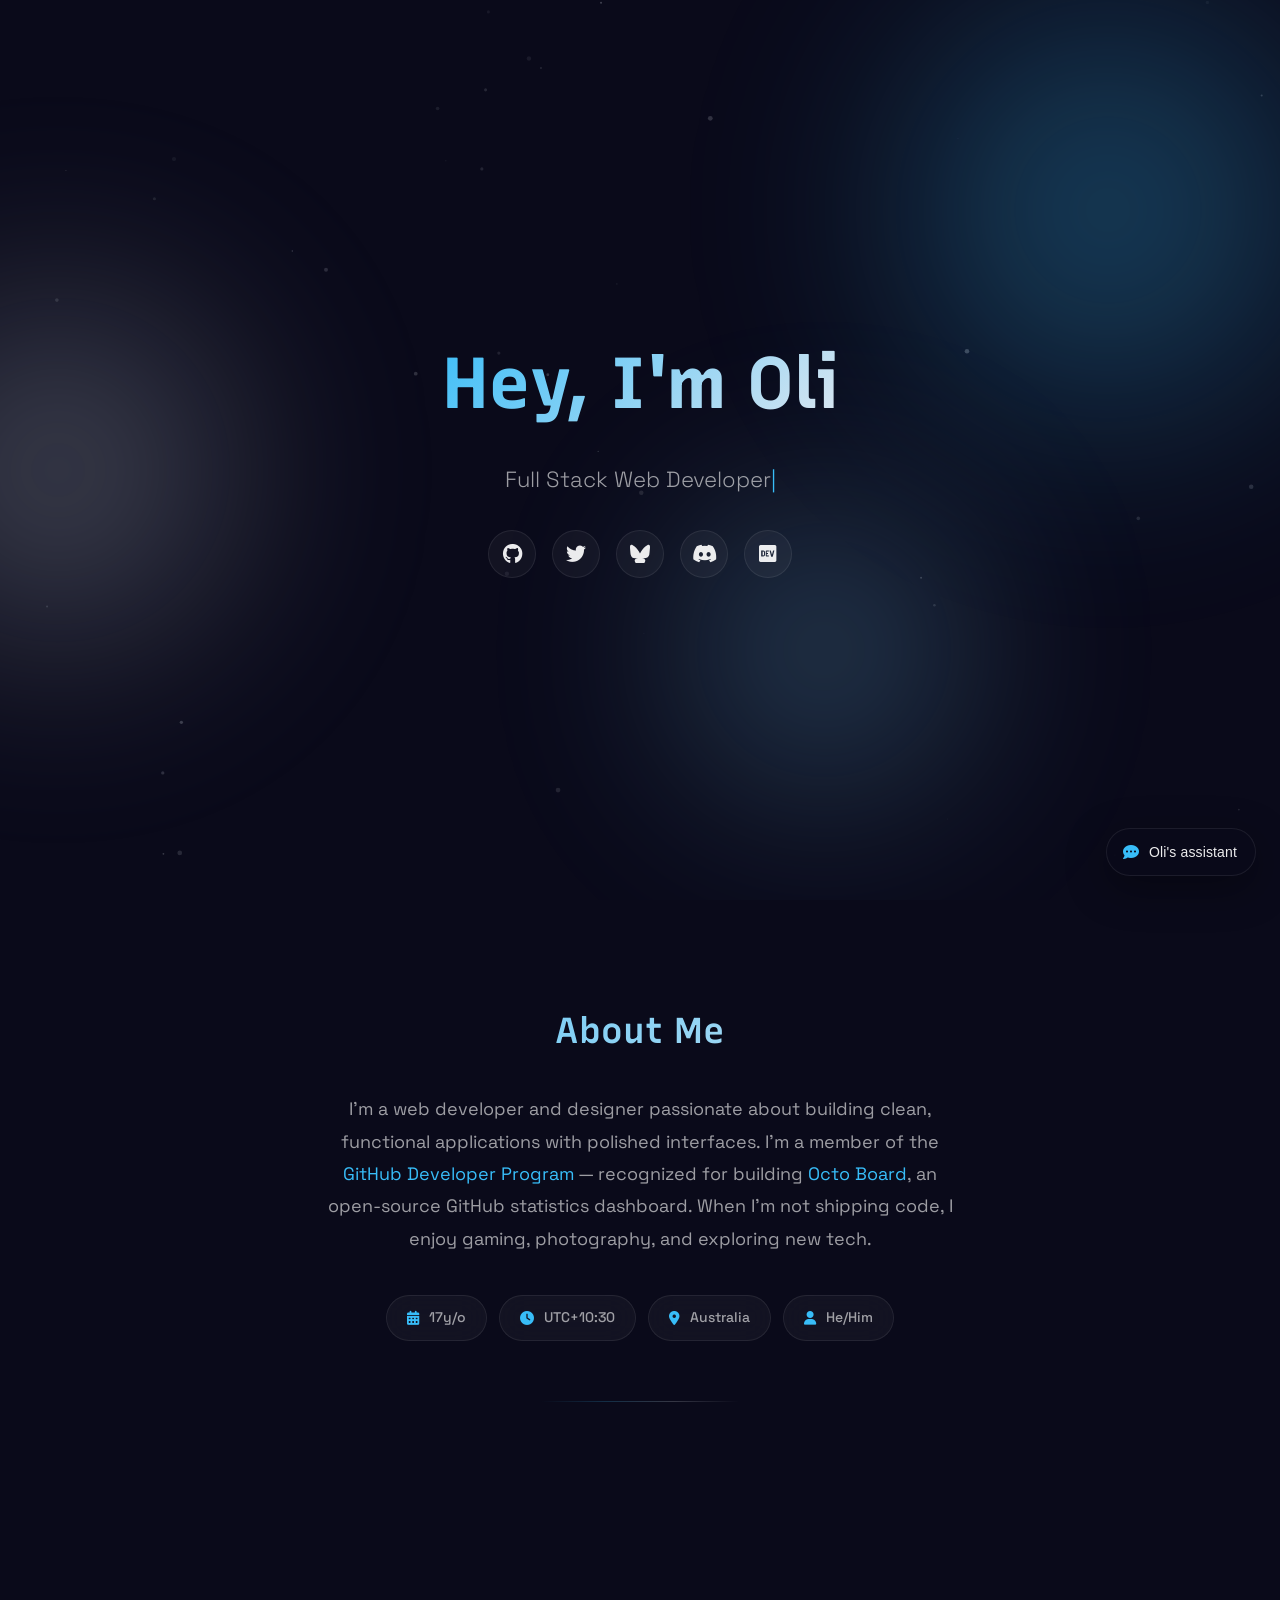
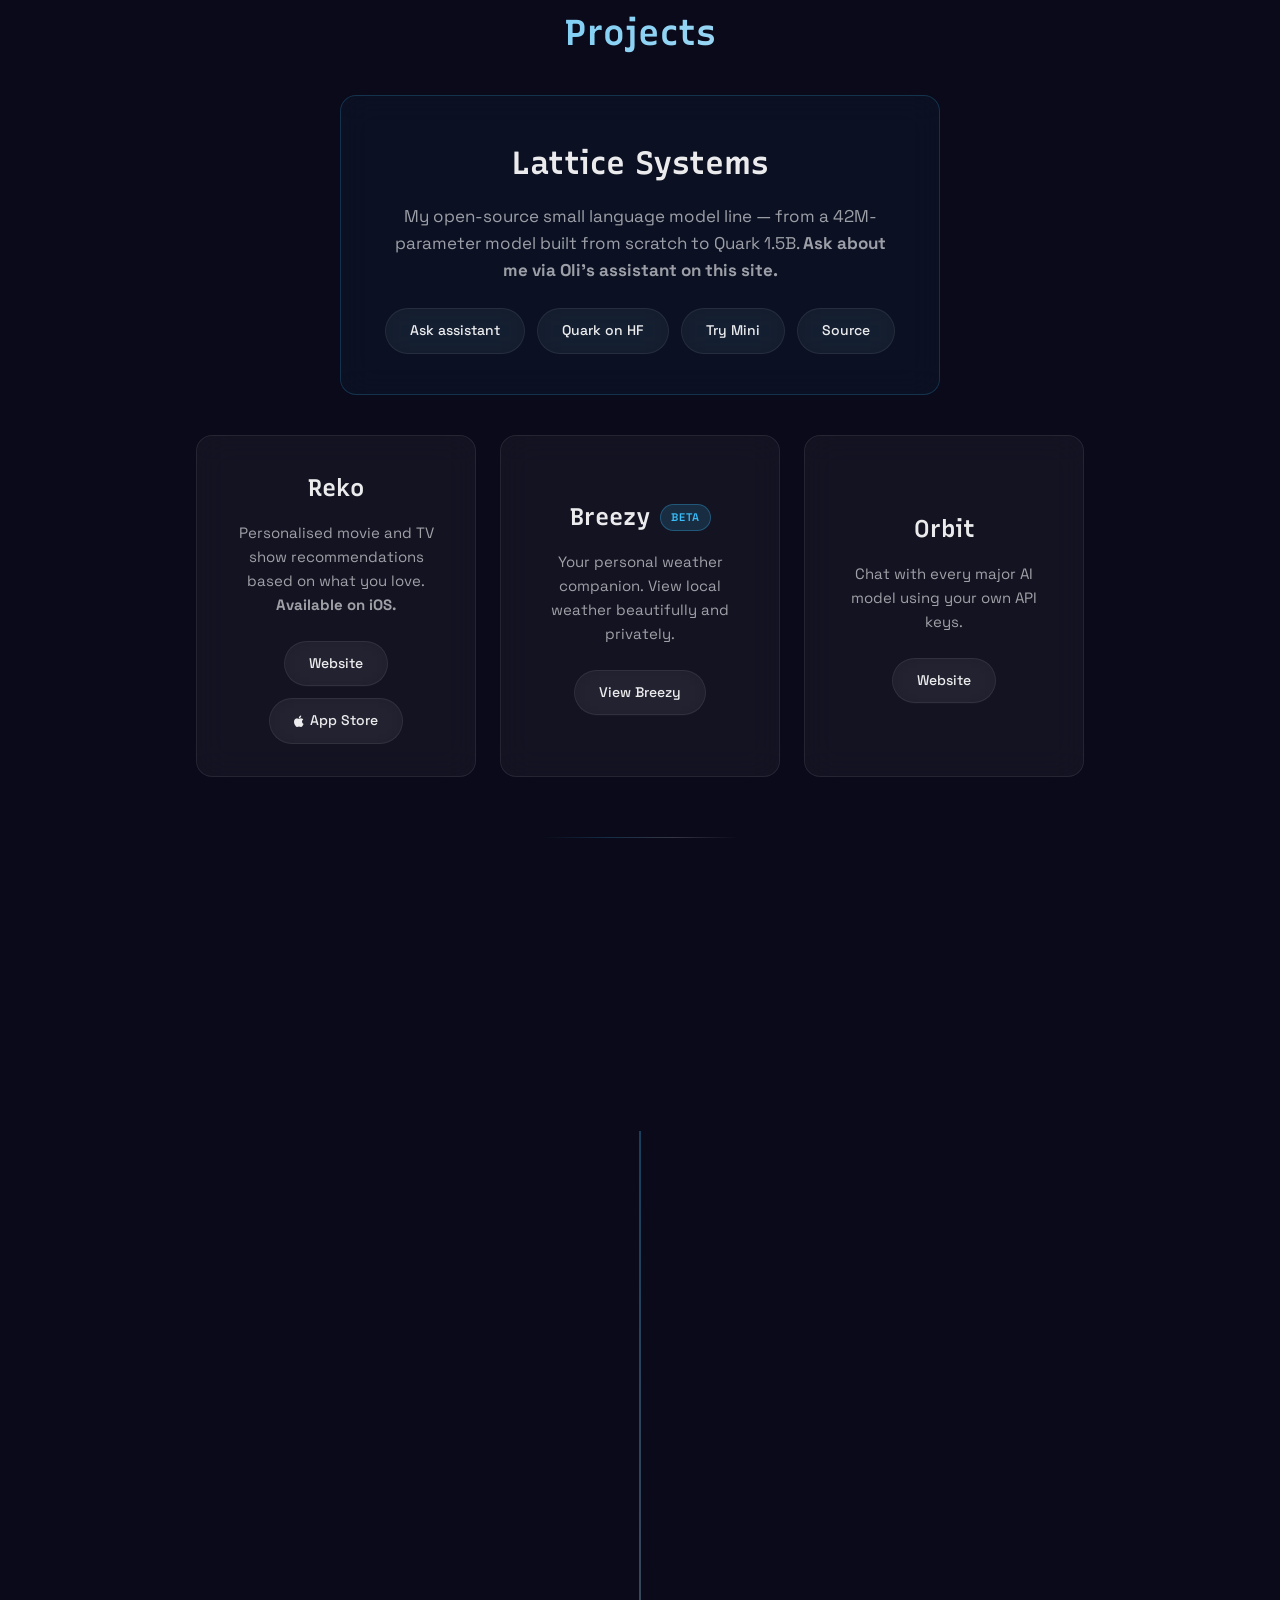
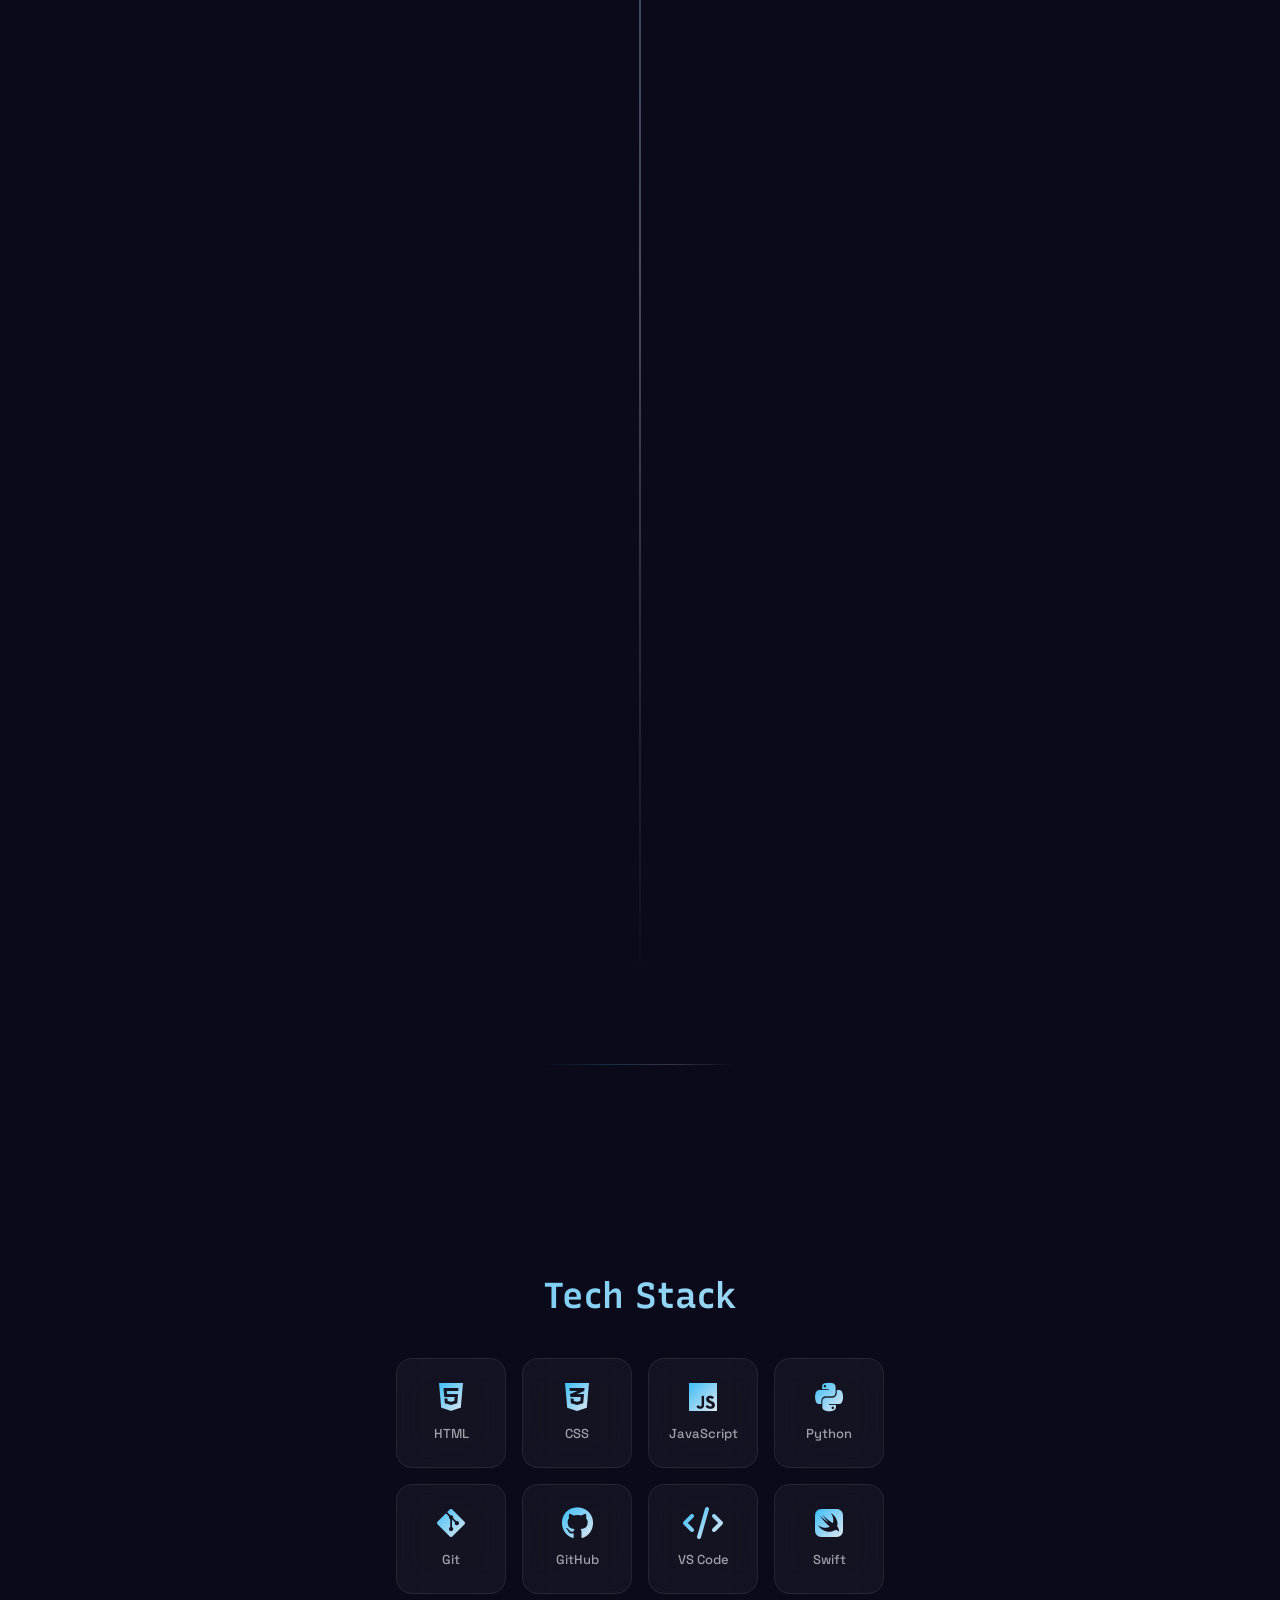
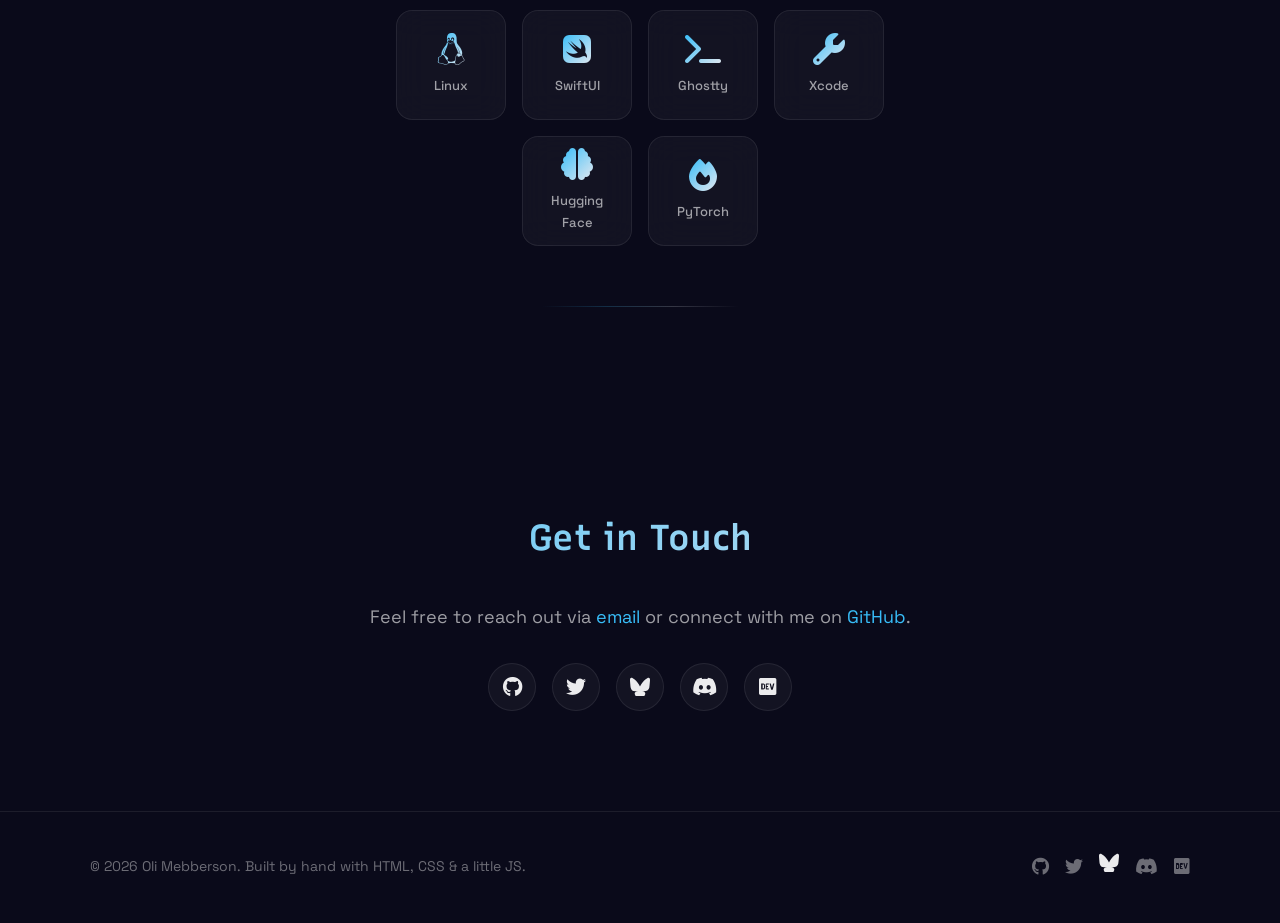
==== commit c8b98406: "Update Oli's assistant: new Groq model, richer scoped prompt, live GitHub notes. Replace retired lla" ====
--- a/index.html
+++ b/index.html
@@ -134,9 +134,9 @@
                         <a href="projects/lattice/" class="project-card-link" aria-label="Lattice Systems case study"></a>
                         <h3>Lattice Systems</h3>
                         <p>My open-source small language model line — from a 42M-parameter model built from
-                            scratch to Quark 1.5B. <b>Ask about me via Ask Oli on this site.</b></p>
+                            scratch to Quark 1.5B. <b>Ask about me via Oli's assistant on this site.</b></p>
                         <div class="project-links">
-                            <a href="#ask-oli" class="project-link">Ask Oli</a>
+                            <a href="#ask-oli" class="project-link">Ask assistant</a>
                             <a href="https://huggingface.co/lattice-research/lattice-quark-1.5b" target="_blank"
                                 class="project-link">Quark on HF</a>
                             <a href="https://huggingface.co/spaces/oli-mebberson/lattice-mini" target="_blank"
@@ -383,15 +383,15 @@
     </button>
 
     <div id="ask-oli" class="ask-oli" data-api="https://ask-oli.muselet.workers.dev">
-        <button type="button" class="ask-oli-fab" aria-label="Ask Oli" aria-expanded="false" aria-controls="ask-oli-panel">
+        <button type="button" class="ask-oli-fab" aria-label="Oli's assistant" aria-expanded="false" aria-controls="ask-oli-panel">
             <i class="fas fa-comment-dots" aria-hidden="true"></i>
-            <span class="ask-oli-fab-label">Ask Oli</span>
+            <span class="ask-oli-fab-label">Oli's assistant</span>
         </button>
         <div id="ask-oli-panel" class="ask-oli-panel" hidden>
             <div class="ask-oli-header">
                 <div class="ask-oli-title">
-                    <span class="ask-oli-name">Ask Oli</span>
-                    <span class="ask-oli-model">Ask about Oli’s work</span>
+                    <span class="ask-oli-name">Oli's assistant</span>
+                    <span class="ask-oli-model">Questions about Oli &amp; his work</span>
                 </div>
                 <button type="button" class="ask-oli-close" aria-label="Close chat">
                     <i class="fas fa-times" aria-hidden="true"></i>
@@ -399,7 +399,7 @@
             </div>
             <div class="ask-oli-messages" role="log" aria-live="polite"></div>
             <form class="ask-oli-form">
-                <input type="text" class="ask-oli-input" placeholder="Ask about Oli, projects, Lattice…" autocomplete="off" maxlength="500">
+                <input type="text" class="ask-oli-input" placeholder="Ask about Oli or his projects…" autocomplete="off" maxlength="500">
                 <button type="submit" class="ask-oli-send" aria-label="Send">
                     <i class="fas fa-arrow-up" aria-hidden="true"></i>
                 </button>
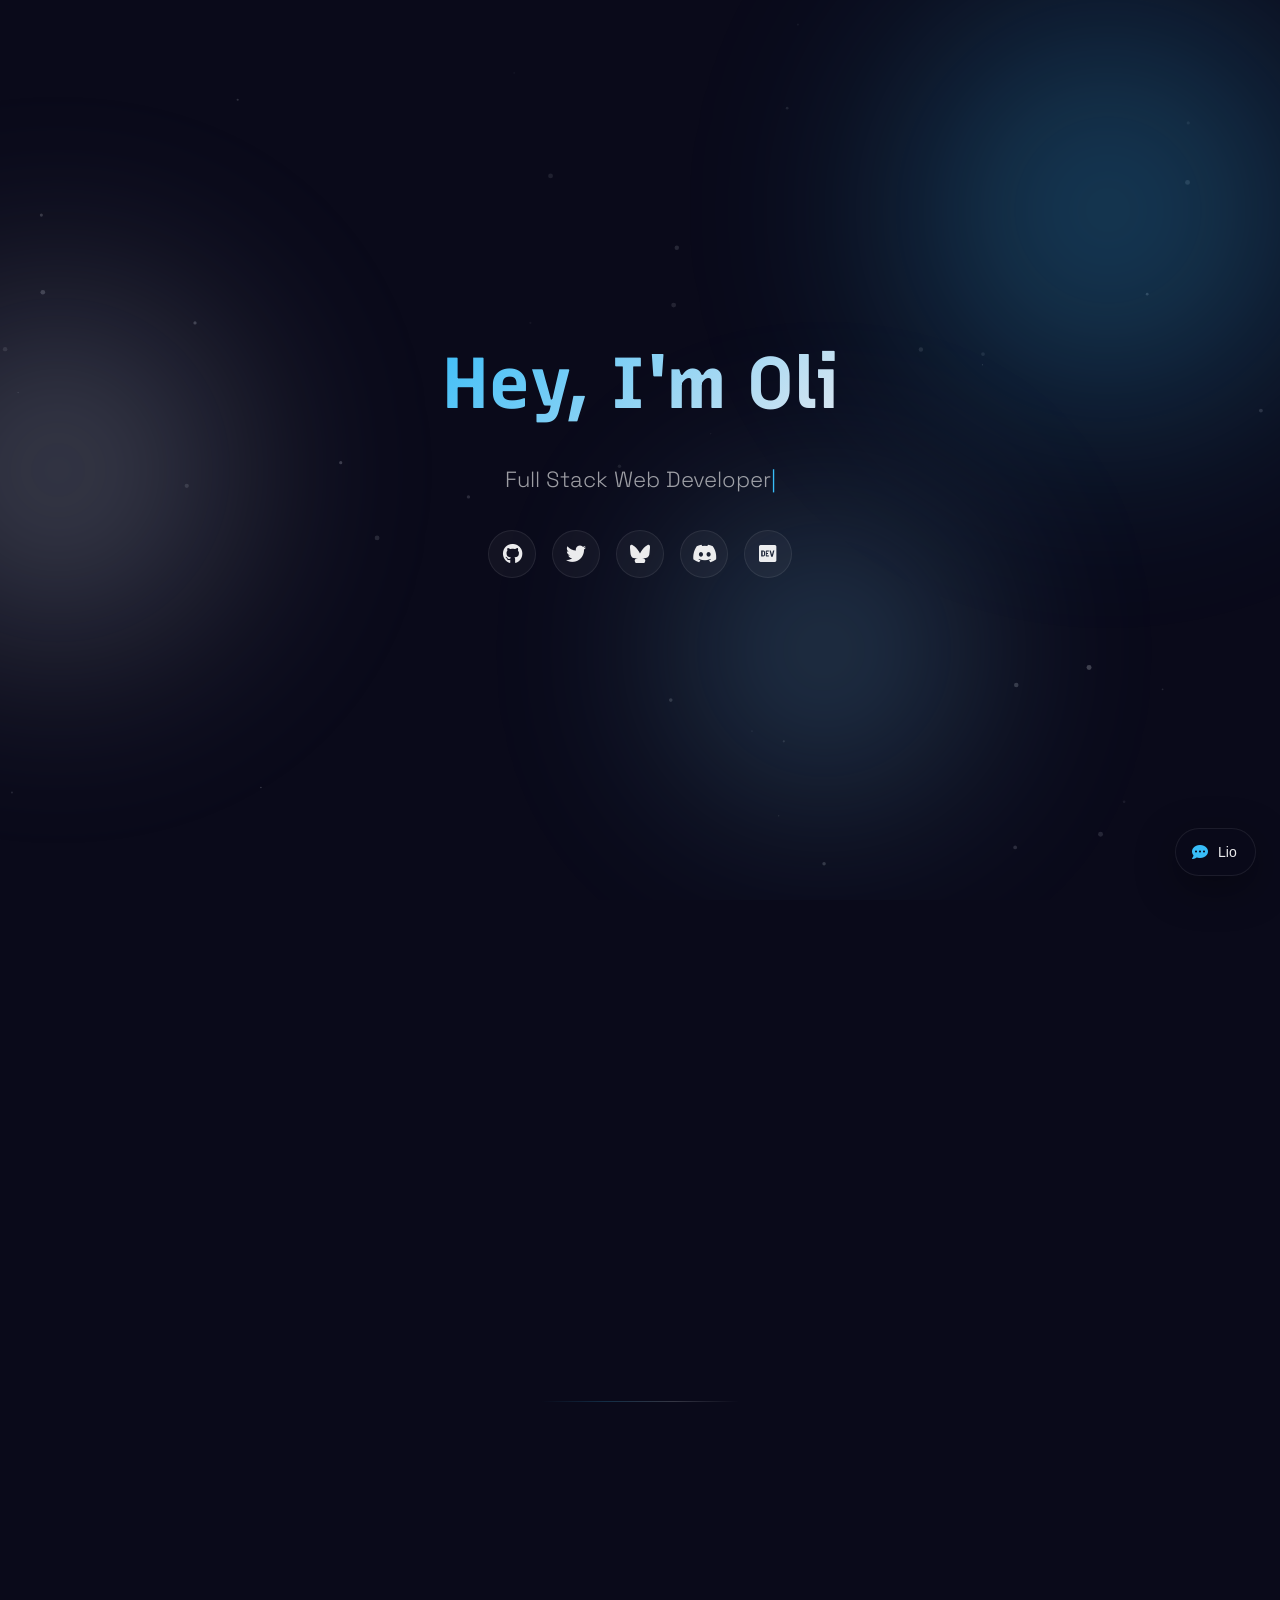
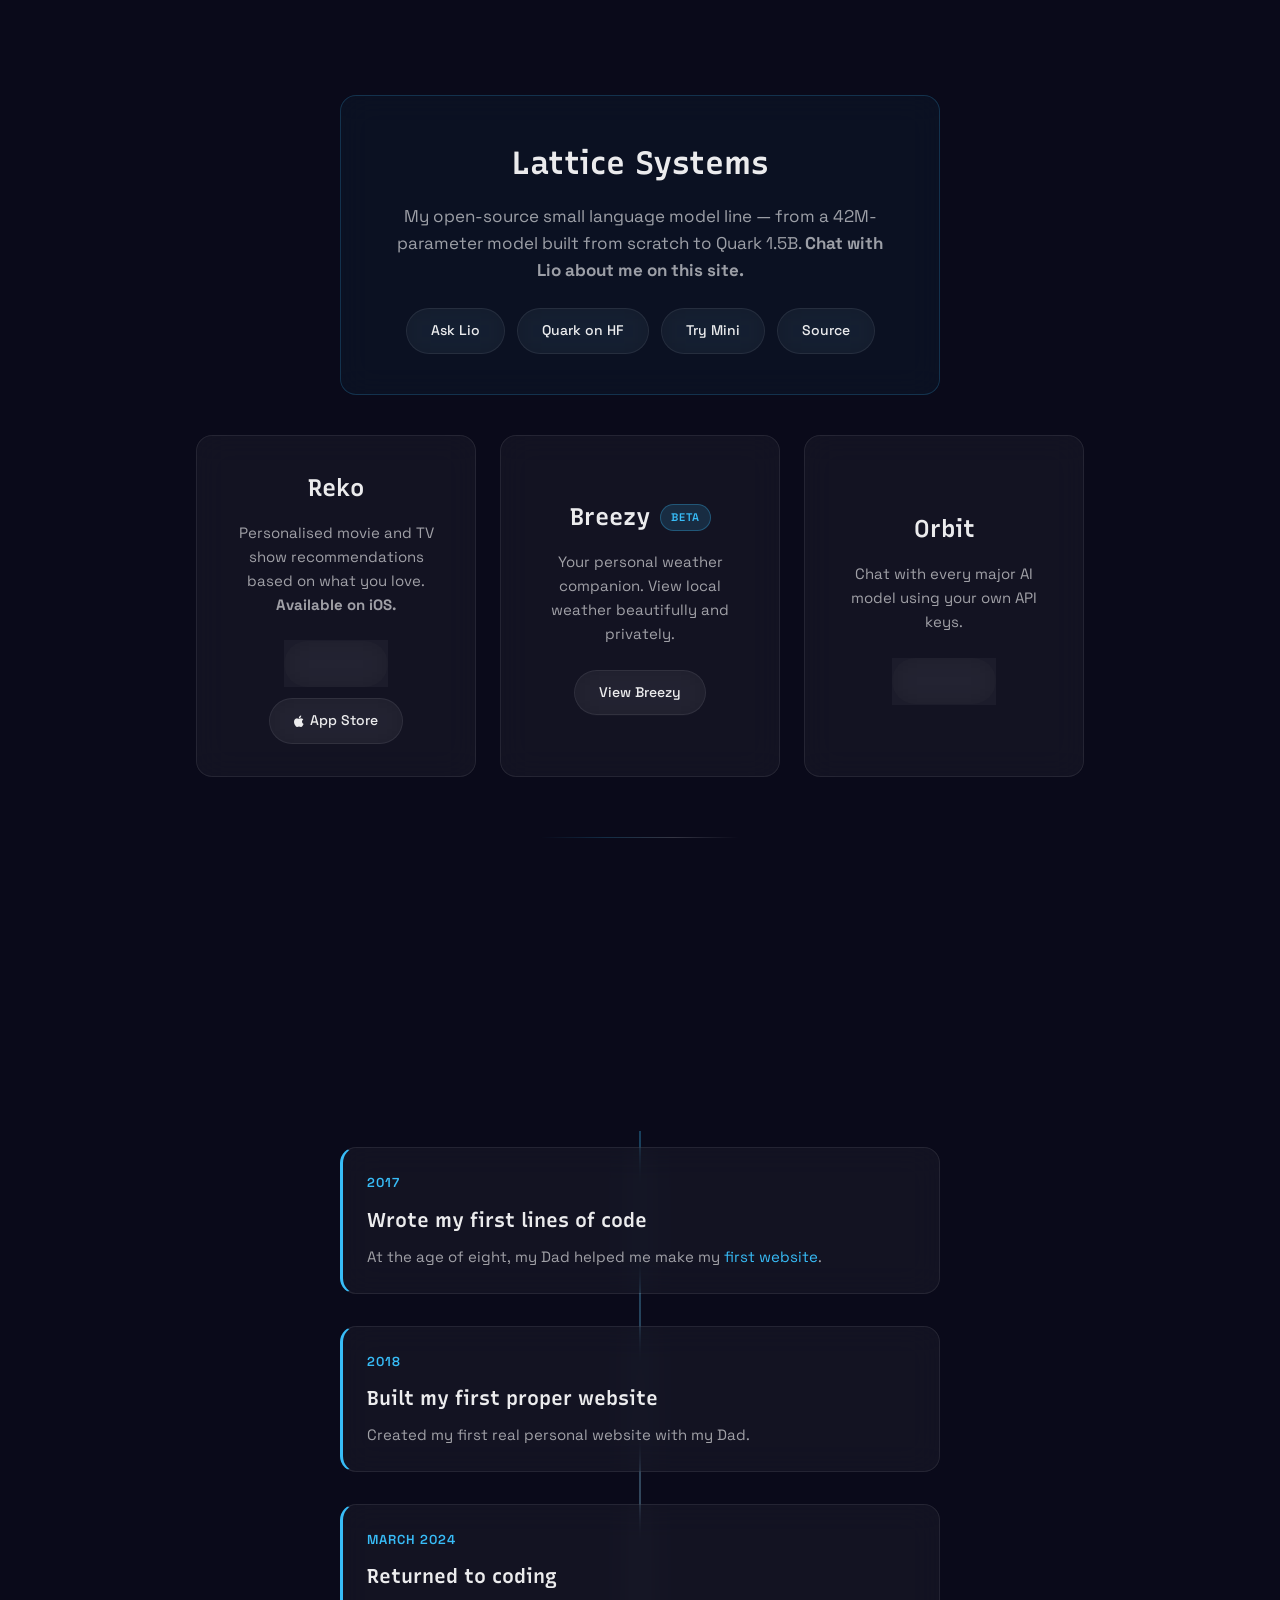
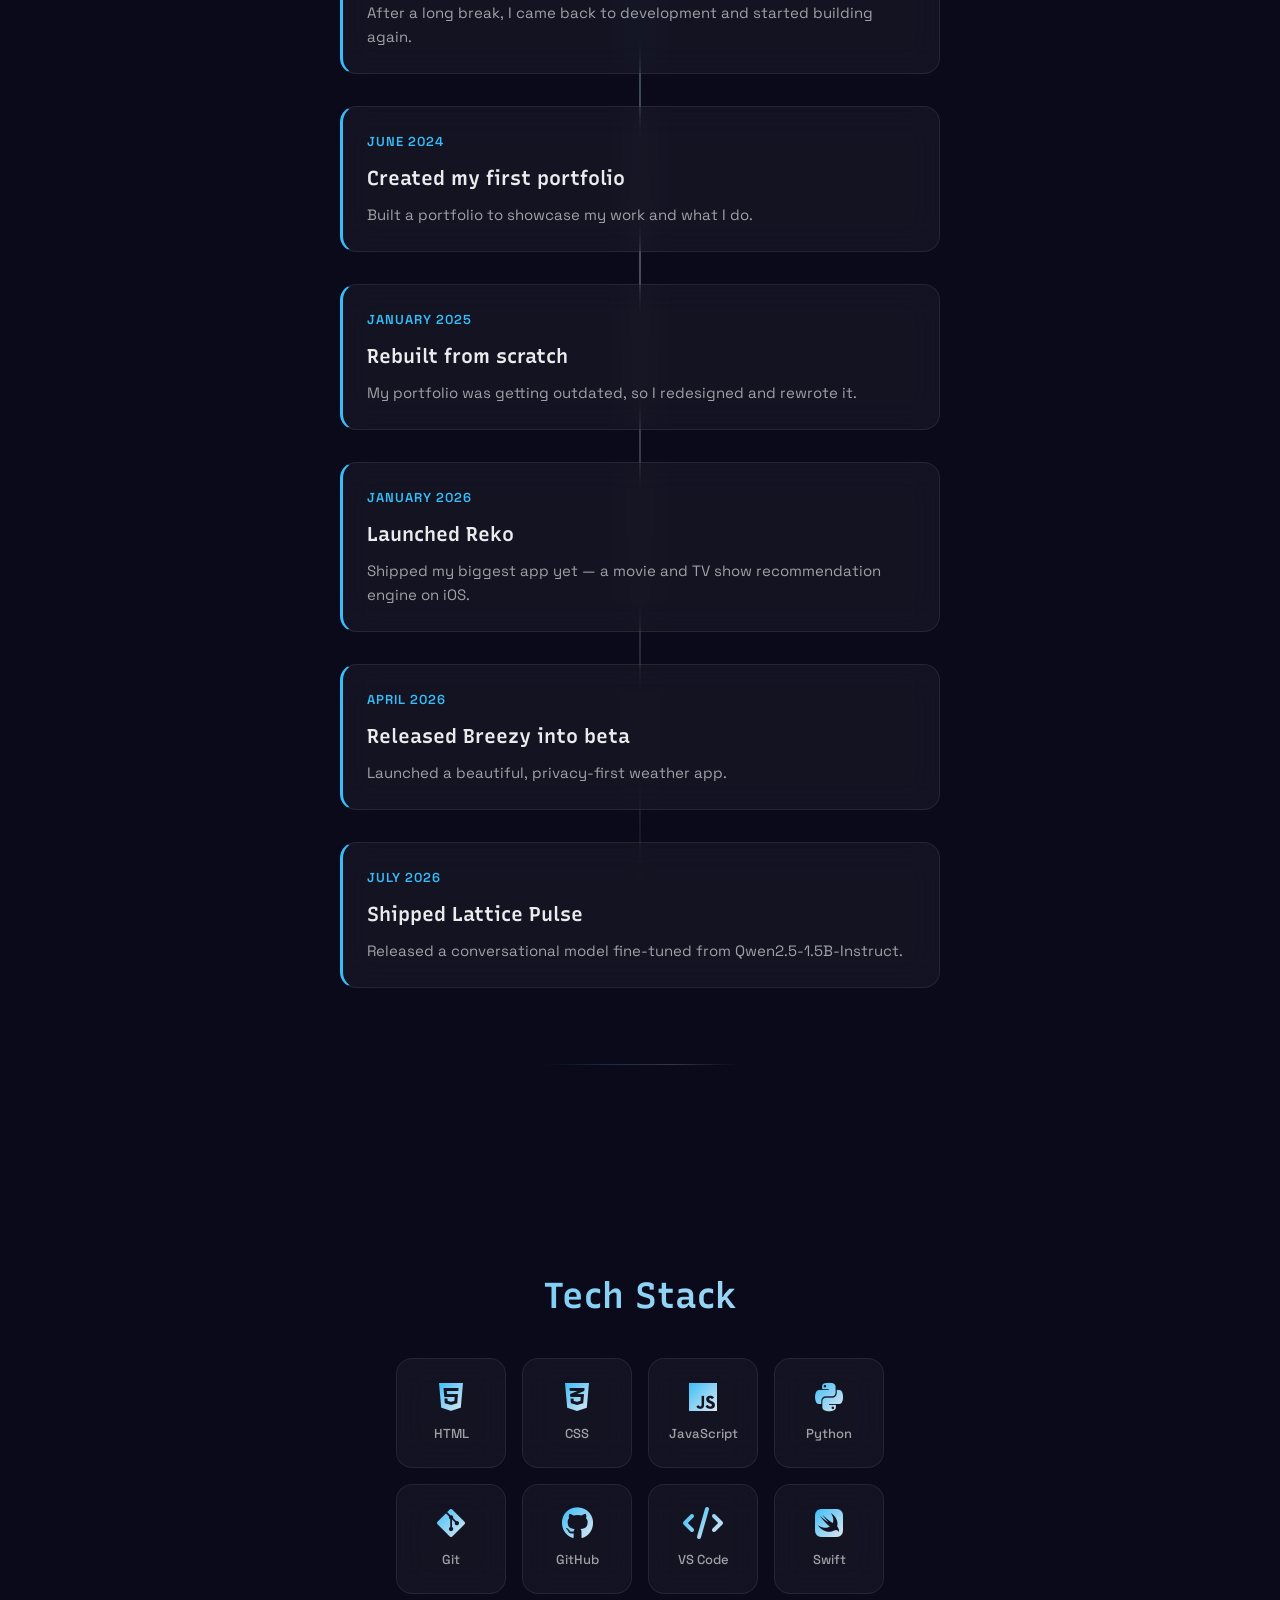
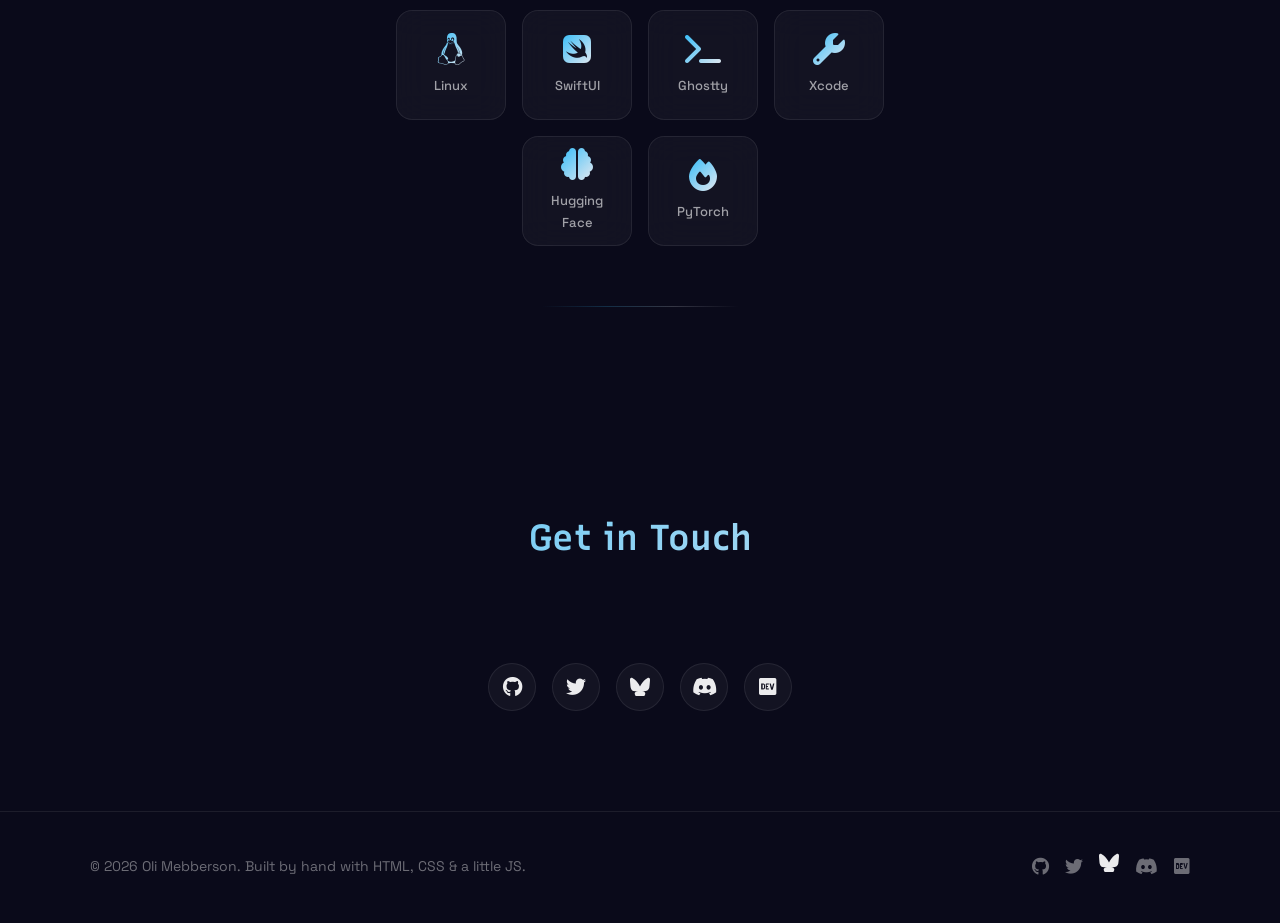
==== commit 4c3b6e51: "Rename the portfolio chat assistant to Lio. Co-authored-by: Cursor <cursoragent@cursor.com>" ====
--- a/index.html
+++ b/index.html
@@ -134,9 +134,9 @@
                         <a href="projects/lattice/" class="project-card-link" aria-label="Lattice Systems case study"></a>
                         <h3>Lattice Systems</h3>
                         <p>My open-source small language model line — from a 42M-parameter model built from
-                            scratch to Quark 1.5B. <b>Ask about me via Oli's assistant on this site.</b></p>
+                            scratch to Quark 1.5B. <b>Chat with Lio about me on this site.</b></p>
                         <div class="project-links">
-                            <a href="#ask-oli" class="project-link">Ask assistant</a>
+                            <a href="#ask-oli" class="project-link">Ask Lio</a>
                             <a href="https://huggingface.co/lattice-research/lattice-quark-1.5b" target="_blank"
                                 class="project-link">Quark on HF</a>
                             <a href="https://huggingface.co/spaces/oli-mebberson/lattice-mini" target="_blank"
@@ -383,15 +383,15 @@
     </button>
 
     <div id="ask-oli" class="ask-oli" data-api="https://ask-oli.muselet.workers.dev">
-        <button type="button" class="ask-oli-fab" aria-label="Oli's assistant" aria-expanded="false" aria-controls="ask-oli-panel">
+        <button type="button" class="ask-oli-fab" aria-label="Chat with Lio" aria-expanded="false" aria-controls="ask-oli-panel">
             <i class="fas fa-comment-dots" aria-hidden="true"></i>
-            <span class="ask-oli-fab-label">Oli's assistant</span>
+            <span class="ask-oli-fab-label">Lio</span>
         </button>
         <div id="ask-oli-panel" class="ask-oli-panel" hidden>
             <div class="ask-oli-header">
                 <div class="ask-oli-title">
-                    <span class="ask-oli-name">Oli's assistant</span>
-                    <span class="ask-oli-model">Questions about Oli &amp; his work</span>
+                    <span class="ask-oli-name">Lio</span>
+                    <span class="ask-oli-model">Ask about Oli &amp; his work</span>
                 </div>
                 <button type="button" class="ask-oli-close" aria-label="Close chat">
                     <i class="fas fa-times" aria-hidden="true"></i>
--- a/styles.css
+++ b/styles.css
@@ -1155,7 +1155,7 @@
     line-height: 1.7;
 }
 
-/* Ask Oli — floating Quark chat */
+/* Lio — floating portfolio chat */
 .ask-oli {
     position: fixed;
     right: 24px;
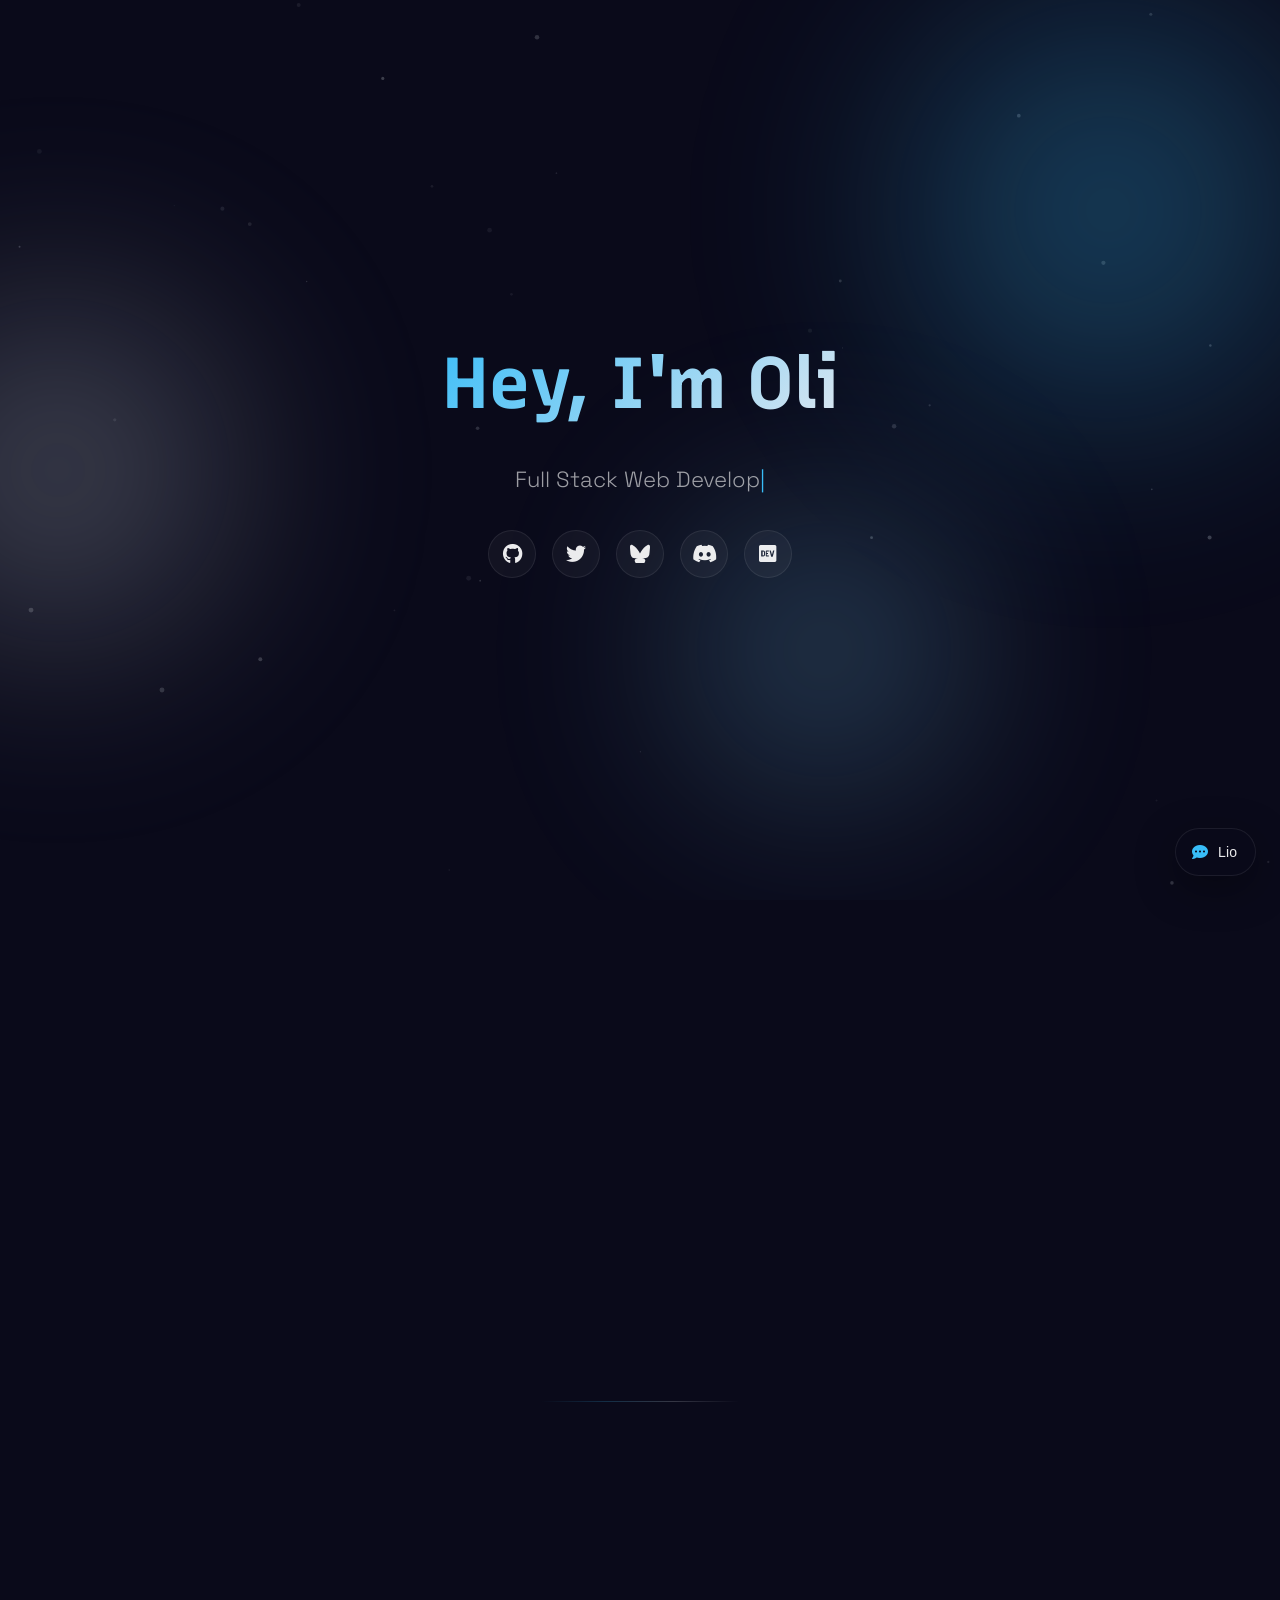
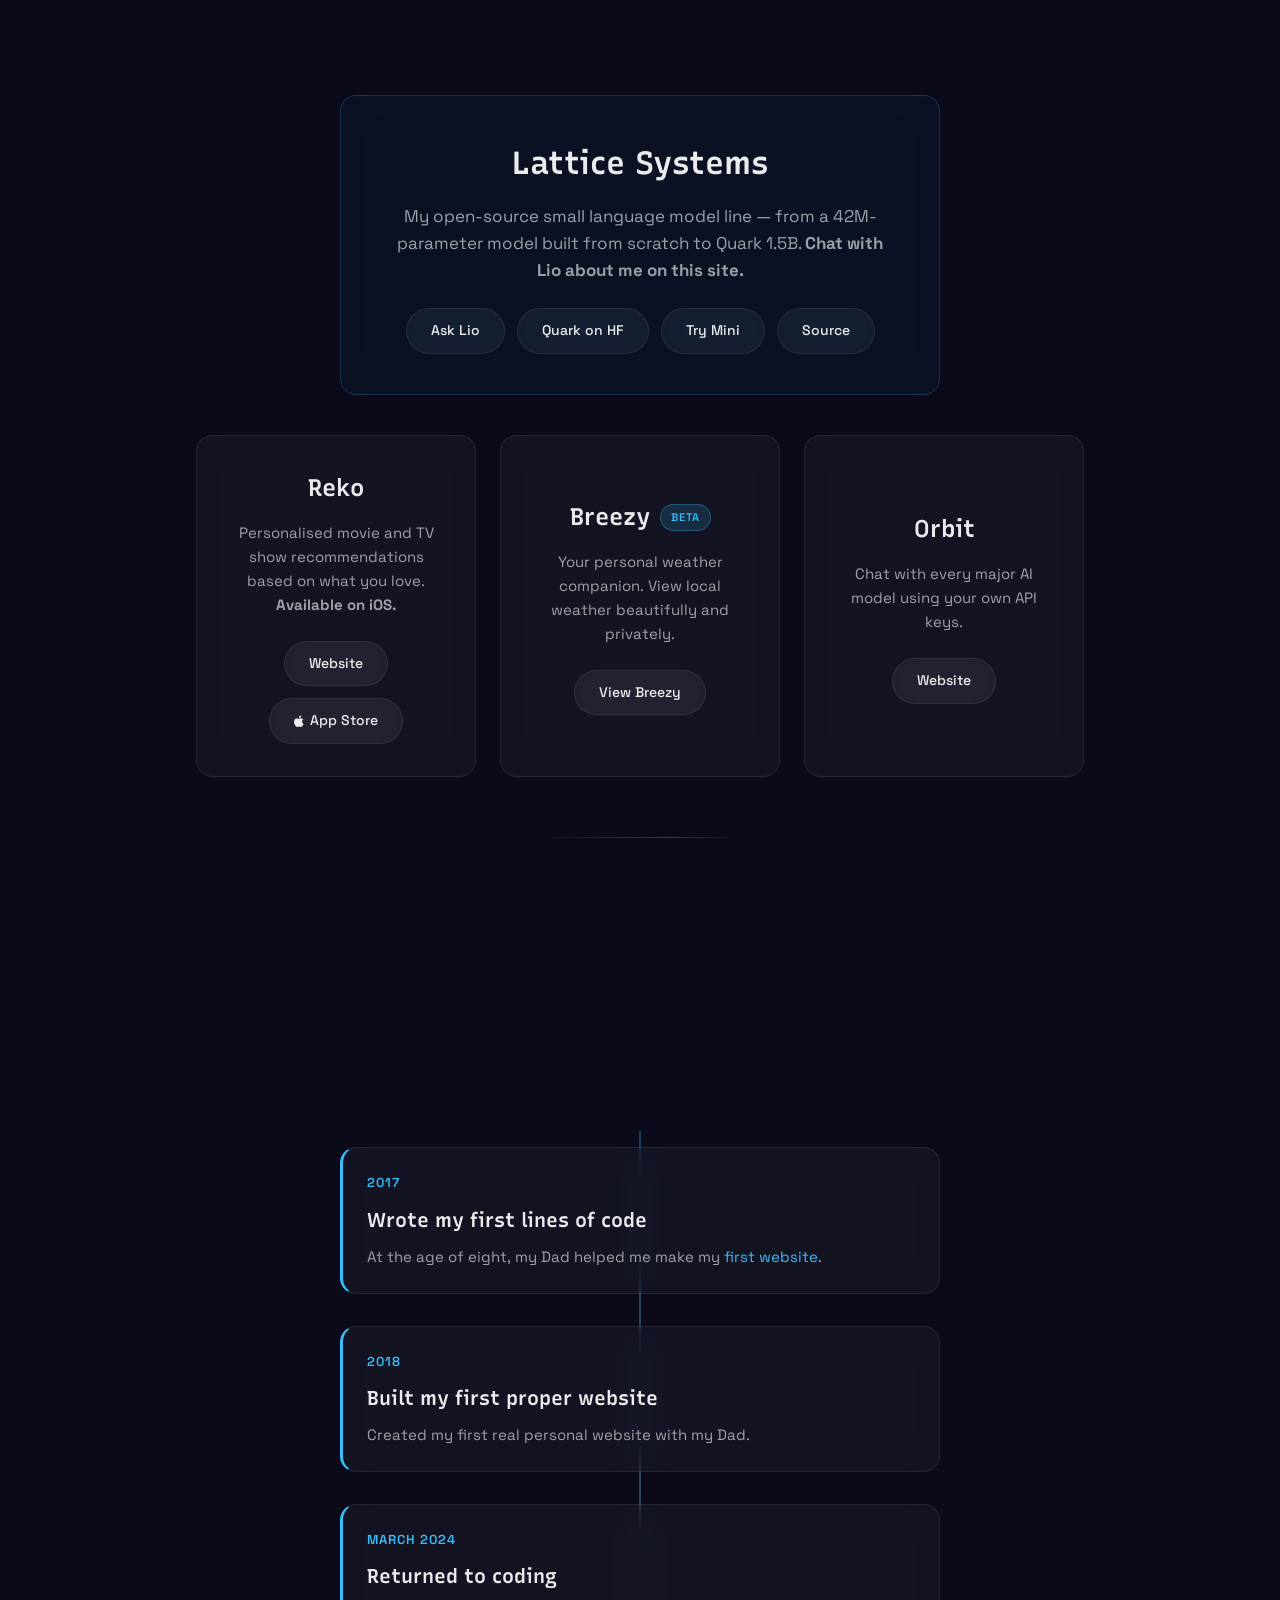
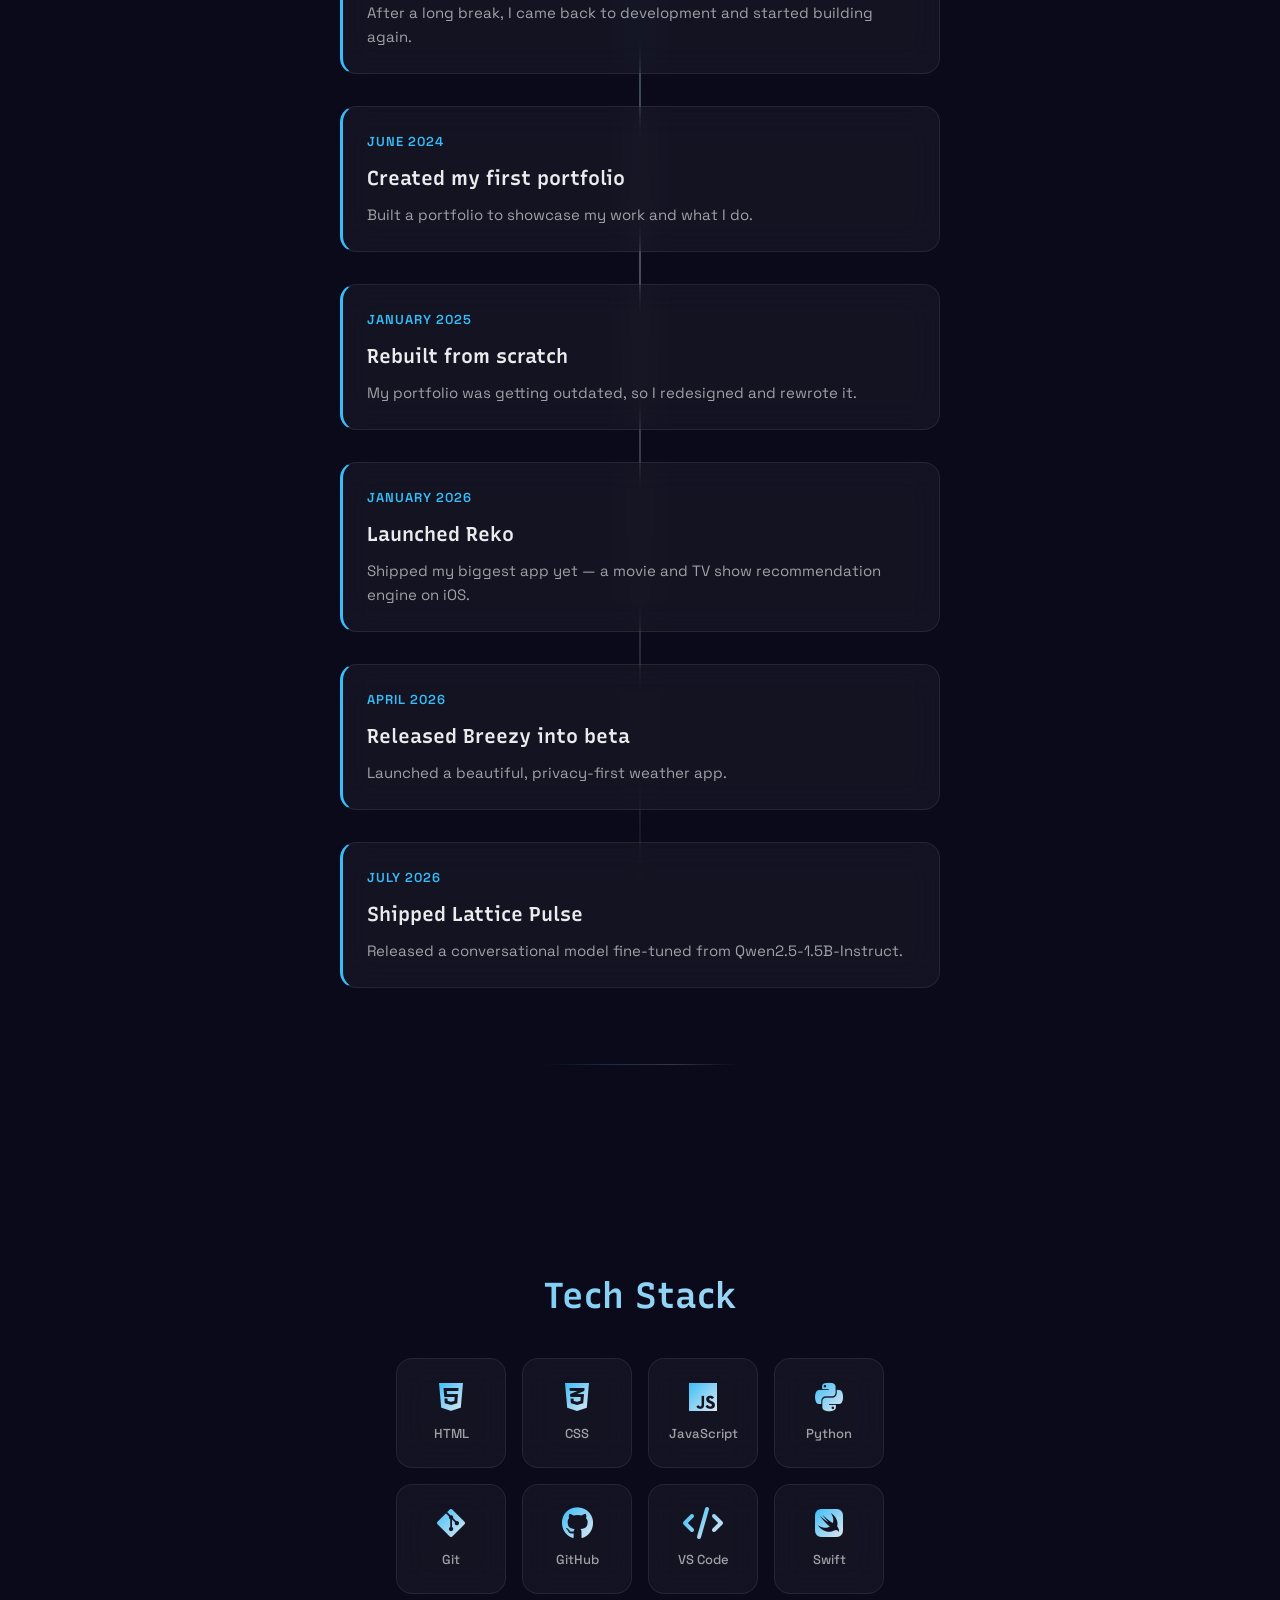
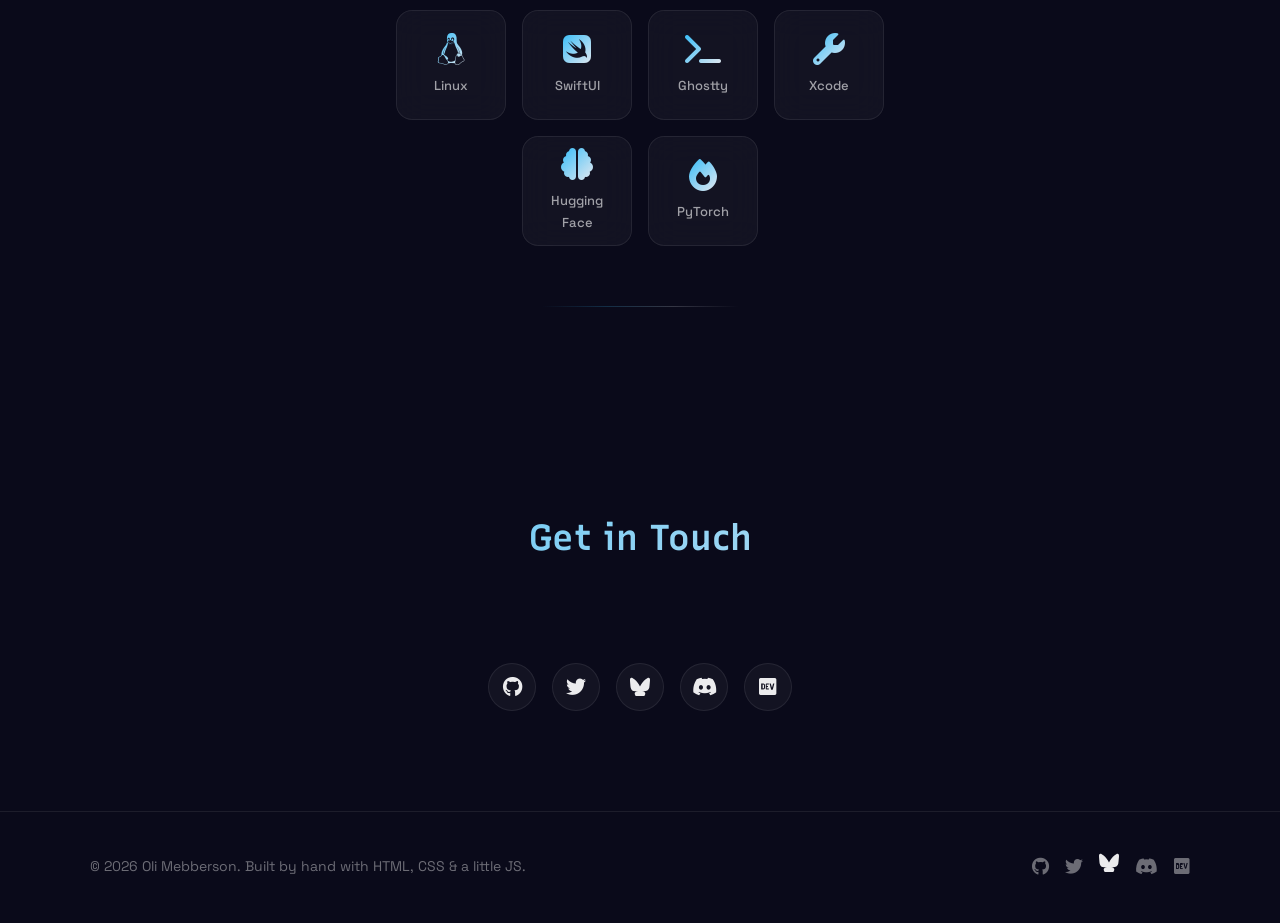
==== commit aa492f02: "Swap favicon for Mii avatar and shrink Lio prompts to ease Groq rate limits. Co-authored-by: Cursor " ====
--- a/index.html
+++ b/index.html
@@ -19,7 +19,7 @@
     <link href="https://fonts.googleapis.com/css2?family=Recursive:wght@400;600;700&family=Space+Grotesk:wght@300;400;500;600;700&display=swap" rel="stylesheet">
     <link rel="stylesheet" href="styles.css">
     <link href="https://cdnjs.cloudflare.com/ajax/libs/font-awesome/6.5.1/css/all.min.css" rel="stylesheet">
-    <link rel="icon" href="images/favicon.png" type="image/x-icon">
+    <link rel="icon" href="images/favicon.png?v=2" type="image/png">
 </head>
 
 <body>
--- a/styles.css
+++ b/styles.css
@@ -1178,7 +1178,19 @@
     color: var(--text-primary);
     cursor: pointer;
     box-shadow: 0 12px 40px rgba(0, 0, 0, 0.35);
-    transition: background var(--transition), border-color var(--transition), transform var(--transition), box-shadow var(--transition);
+    transition: background var(--transition), border-color var(--transition), transform var(--transition), box-shadow var(--transition), opacity 0.25s ease;
+    animation: askOliFabIn 0.55s cubic-bezier(0.22, 1, 0.36, 1) both;
+}
+
+@keyframes askOliFabIn {
+    from {
+        opacity: 0;
+        transform: translateY(12px) scale(0.94);
+    }
+    to {
+        opacity: 1;
+        transform: translateY(0) scale(1);
+    }
 }
 
 .ask-oli-fab:hover {
@@ -1188,9 +1200,23 @@
     box-shadow: 0 16px 40px rgba(56, 189, 248, 0.18);
 }
 
+.ask-oli-fab:active {
+    transform: translateY(0) scale(0.97);
+}
+
 .ask-oli-fab i {
     color: var(--accent-1);
     font-size: 16px;
+    animation: askOliIconPulse 2.8s ease-in-out infinite;
+}
+
+@keyframes askOliIconPulse {
+    0%, 100% { transform: scale(1); opacity: 1; }
+    50% { transform: scale(1.08); opacity: 0.85; }
+}
+
+.ask-oli.is-open .ask-oli-fab i {
+    animation: none;
 }
 
 .ask-oli-fab-label {
@@ -1220,7 +1246,10 @@
     -webkit-backdrop-filter: blur(var(--blur-strong));
     box-shadow: 0 24px 64px rgba(0, 0, 0, 0.45);
     overflow: hidden;
-    animation: askOliIn 0.28s cubic-bezier(0.4, 0, 0.2, 1);
+}
+
+.ask-oli-panel.ask-oli-panel-anim {
+    animation: askOliIn 0.34s cubic-bezier(0.22, 1, 0.36, 1);
 }
 
 .ask-oli-panel[hidden] {
@@ -1230,7 +1259,7 @@
 @keyframes askOliIn {
     from {
         opacity: 0;
-        transform: translateY(12px) scale(0.98);
+        transform: translateY(16px) scale(0.96);
     }
     to {
         opacity: 1;
@@ -1277,12 +1306,13 @@
     display: flex;
     align-items: center;
     justify-content: center;
-    transition: background var(--transition), color var(--transition);
+    transition: background var(--transition), color var(--transition), transform 0.2s ease;
 }
 
 .ask-oli-close:hover {
     background: var(--surface-hover);
     color: var(--text-primary);
+    transform: rotate(90deg);
 }
 
 .ask-oli-messages {
@@ -1292,6 +1322,7 @@
     display: flex;
     flex-direction: column;
     gap: 14px;
+    scroll-behavior: smooth;
 }
 
 .ask-oli-empty {
@@ -1299,6 +1330,24 @@
     text-align: center;
     max-width: 260px;
     color: var(--text-secondary);
+    animation: askOliEmptyIn 0.45s cubic-bezier(0.22, 1, 0.36, 1) both;
+    transition: opacity 0.18s ease, transform 0.18s ease;
+}
+
+.ask-oli-empty.is-leaving {
+    opacity: 0;
+    transform: translateY(-6px) scale(0.98);
+}
+
+@keyframes askOliEmptyIn {
+    from {
+        opacity: 0;
+        transform: translateY(8px);
+    }
+    to {
+        opacity: 1;
+        transform: translateY(0);
+    }
 }
 
 .ask-oli-empty strong {
@@ -1321,6 +1370,14 @@
     flex-direction: column;
     gap: 6px;
     max-width: 92%;
+    opacity: 0;
+    transform: translateY(10px);
+    transition: opacity 0.28s cubic-bezier(0.22, 1, 0.36, 1), transform 0.28s cubic-bezier(0.22, 1, 0.36, 1);
+}
+
+.ask-oli-msg.is-visible {
+    opacity: 1;
+    transform: translateY(0);
 }
 
 .ask-oli-msg.is-user {
@@ -1328,14 +1385,31 @@
     align-items: flex-end;
 }
 
+.ask-oli-msg.is-user.is-entering {
+    transform: translateY(10px) translateX(8px);
+}
+
+.ask-oli-msg.is-user.is-visible {
+    transform: translateY(0) translateX(0);
+}
+
 .ask-oli-msg.is-bot {
     align-self: flex-start;
     align-items: flex-start;
 }
 
+.ask-oli-msg.is-bot.is-entering {
+    transform: translateY(10px) translateX(-8px);
+}
+
+.ask-oli-msg.is-bot.is-visible {
+    transform: translateY(0) translateX(0);
+}
+
 .ask-oli-msg-meta {
     font-size: 11px;
     color: var(--text-muted);
+    opacity: 0.9;
 }
 
 .ask-oli-bubble {
@@ -1343,8 +1417,23 @@
     border-radius: 14px;
     font-size: 14px;
     line-height: 1.55;
-    white-space: pre-wrap;
     word-break: break-word;
+    transition: border-color 0.25s ease, box-shadow 0.25s ease, background 0.25s ease;
+}
+
+.ask-oli-bubble.is-revealed {
+    animation: askOliReveal 0.35s cubic-bezier(0.22, 1, 0.36, 1);
+}
+
+@keyframes askOliReveal {
+    from {
+        filter: blur(2px);
+        opacity: 0.55;
+    }
+    to {
+        filter: none;
+        opacity: 1;
+    }
 }
 
 .ask-oli-msg.is-user .ask-oli-bubble {
@@ -1352,6 +1441,7 @@
     border: 1px solid rgba(56, 189, 248, 0.28);
     color: var(--text-primary);
     border-bottom-right-radius: 4px;
+    white-space: pre-wrap;
 }
 
 .ask-oli-msg.is-bot .ask-oli-bubble {
@@ -1361,9 +1451,97 @@
     border-bottom-left-radius: 4px;
 }
 
+.ask-oli-bubble p {
+    margin: 0 0 0.55em;
+}
+
+.ask-oli-bubble p:last-child {
+    margin-bottom: 0;
+}
+
+.ask-oli-bubble .ask-oli-gap {
+    height: 0.45em;
+}
+
+.ask-oli-bubble ul {
+    margin: 0.35em 0 0.55em;
+    padding-left: 1.15em;
+}
+
+.ask-oli-bubble li {
+    margin: 0.2em 0;
+}
+
+.ask-oli-bubble strong {
+    color: var(--text-primary);
+    font-weight: 600;
+}
+
+.ask-oli-bubble em {
+    font-style: italic;
+    color: var(--text-primary);
+}
+
+.ask-oli-bubble code {
+    font-family: ui-monospace, SFMono-Regular, Menlo, Monaco, Consolas, monospace;
+    font-size: 0.88em;
+    padding: 0.1em 0.35em;
+    border-radius: 6px;
+    background: rgba(255, 255, 255, 0.06);
+    color: var(--accent-1);
+}
+
+.ask-oli-bubble a {
+    color: var(--accent-1);
+    text-decoration: none;
+    border-bottom: 1px solid rgba(56, 189, 248, 0.35);
+    transition: border-color 0.2s ease, color 0.2s ease;
+}
+
+.ask-oli-bubble a:hover {
+    border-bottom-color: var(--accent-1);
+    color: #7dd3fc;
+}
+
 .ask-oli-bubble.is-thinking {
     color: var(--text-muted);
-    font-style: italic;
+    font-style: normal;
+    min-width: 52px;
+}
+
+.ask-oli-thinking {
+    display: inline-flex;
+    align-items: center;
+    gap: 5px;
+    height: 14px;
+}
+
+.ask-oli-thinking span {
+    width: 6px;
+    height: 6px;
+    border-radius: 50%;
+    background: var(--accent-1);
+    opacity: 0.35;
+    animation: askOliDot 1.2s ease-in-out infinite;
+}
+
+.ask-oli-thinking span:nth-child(2) {
+    animation-delay: 0.15s;
+}
+
+.ask-oli-thinking span:nth-child(3) {
+    animation-delay: 0.3s;
+}
+
+@keyframes askOliDot {
+    0%, 80%, 100% {
+        transform: translateY(0);
+        opacity: 0.3;
+    }
+    40% {
+        transform: translateY(-3px);
+        opacity: 1;
+    }
 }
 
 .ask-oli-form {
@@ -1386,7 +1564,7 @@
     font-family: var(--font-body);
     font-size: 14px;
     outline: none;
-    transition: border-color var(--transition), background var(--transition);
+    transition: border-color var(--transition), background var(--transition), box-shadow 0.25s ease;
 }
 
 .ask-oli-input::placeholder {
@@ -1396,6 +1574,7 @@
 .ask-oli-input:focus {
     border-color: rgba(56, 189, 248, 0.45);
     background: var(--surface-hover);
+    box-shadow: 0 0 0 3px rgba(56, 189, 248, 0.12);
 }
 
 .ask-oli-send {
@@ -1418,6 +1597,16 @@
     box-shadow: 0 8px 24px rgba(56, 189, 248, 0.35);
 }
 
+.ask-oli-send.is-sending {
+    animation: askOliSendPulse 0.55s ease;
+}
+
+@keyframes askOliSendPulse {
+    0% { transform: scale(1); }
+    40% { transform: scale(0.88); }
+    100% { transform: scale(1); }
+}
+
 .ask-oli-send:disabled {
     opacity: 0.45;
     cursor: not-allowed;
@@ -1455,3 +1644,23 @@
         right: 16px;
     }
 }
+
+@media (prefers-reduced-motion: reduce) {
+    .ask-oli-fab,
+    .ask-oli-fab i,
+    .ask-oli-panel.ask-oli-panel-anim,
+    .ask-oli-empty,
+    .ask-oli-msg,
+    .ask-oli-bubble.is-revealed,
+    .ask-oli-thinking span,
+    .ask-oli-send.is-sending,
+    .ask-oli-close:hover {
+        animation: none !important;
+        transition: none !important;
+        transform: none !important;
+    }
+
+    .ask-oli-msg {
+        opacity: 1;
+    }
+}
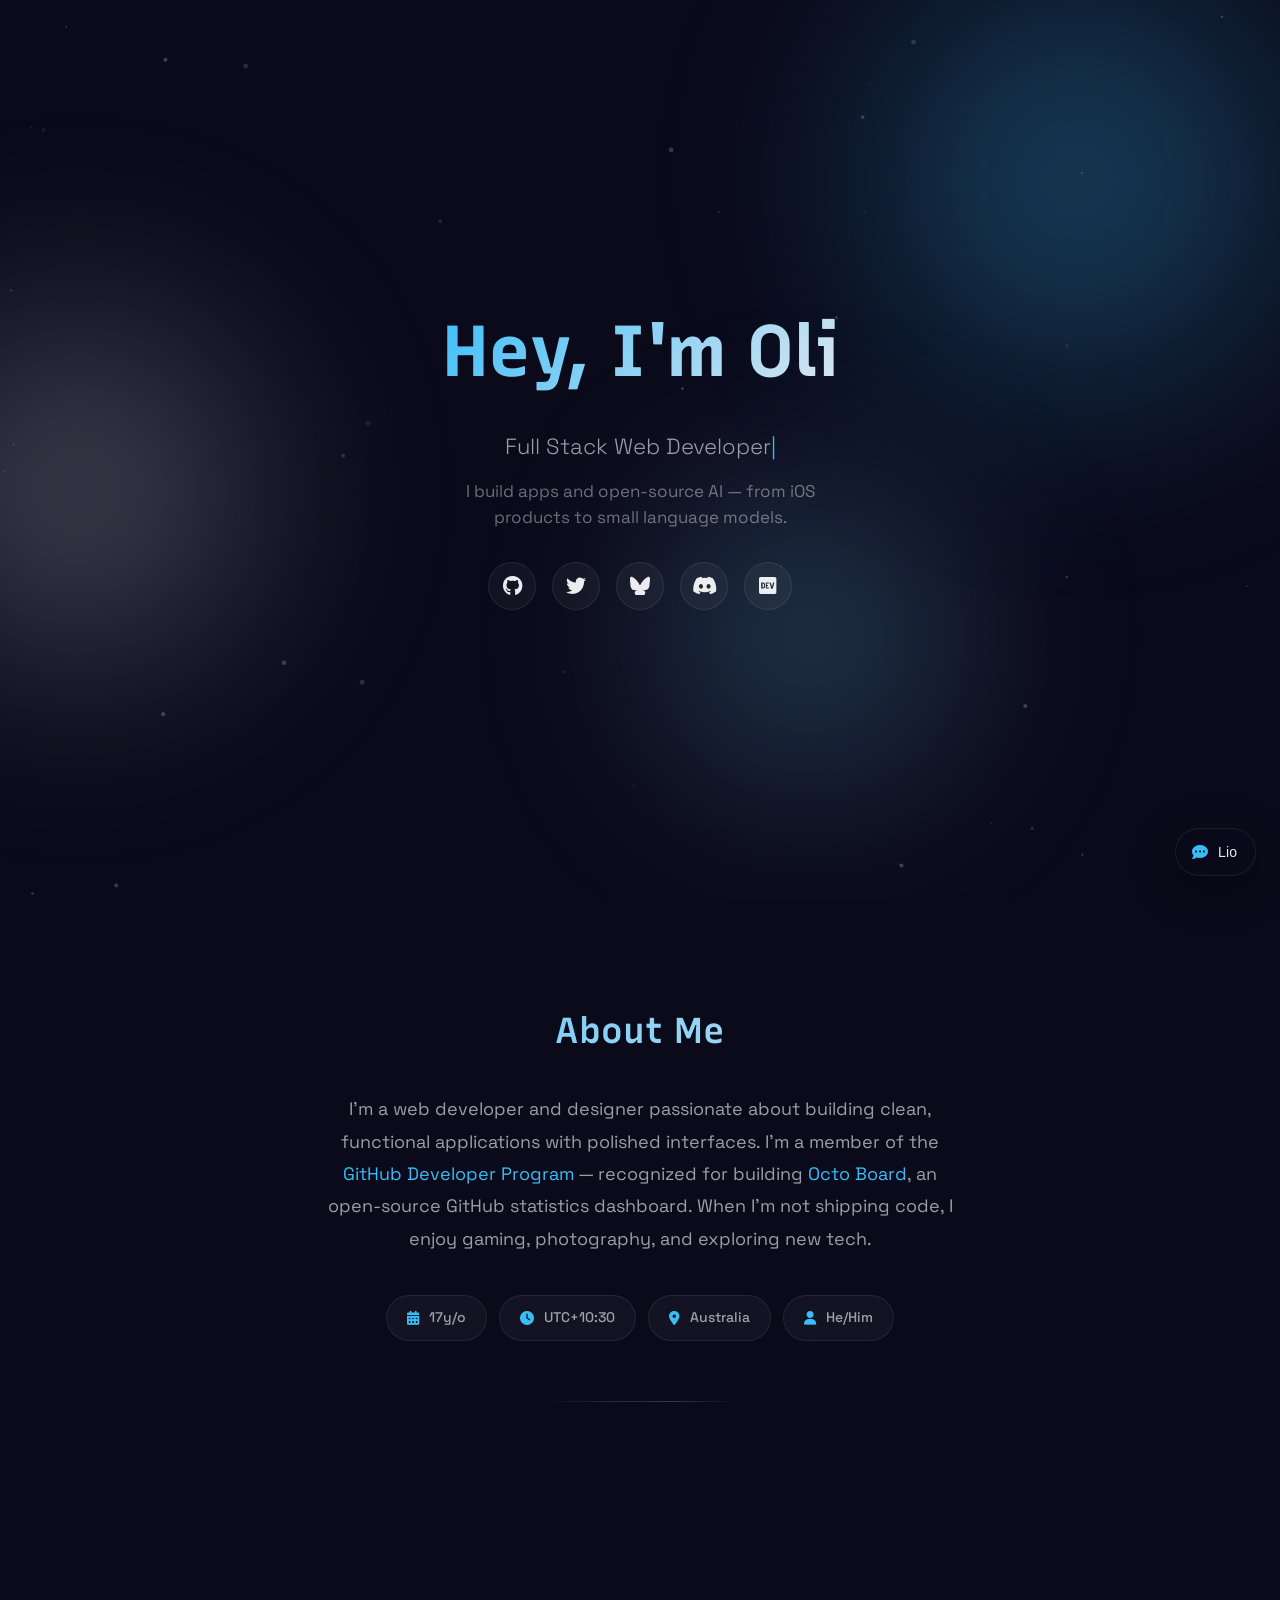
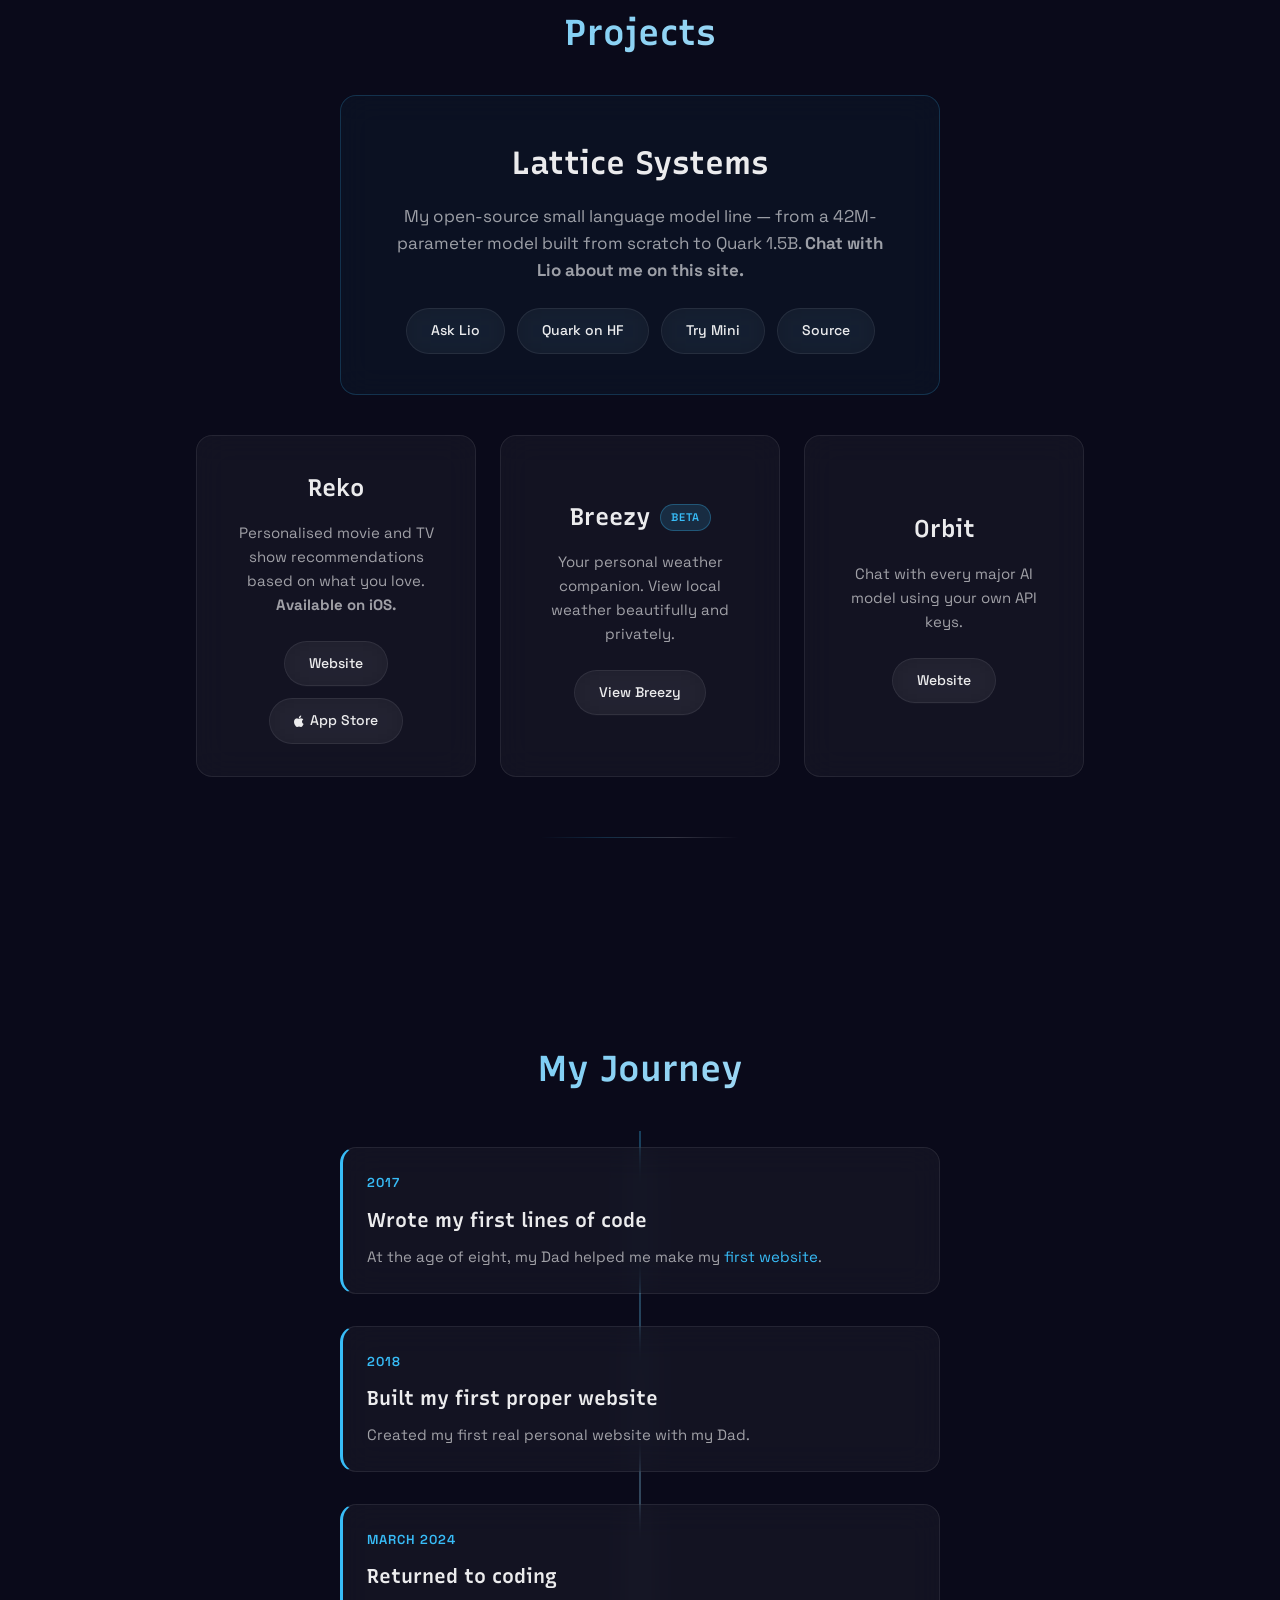
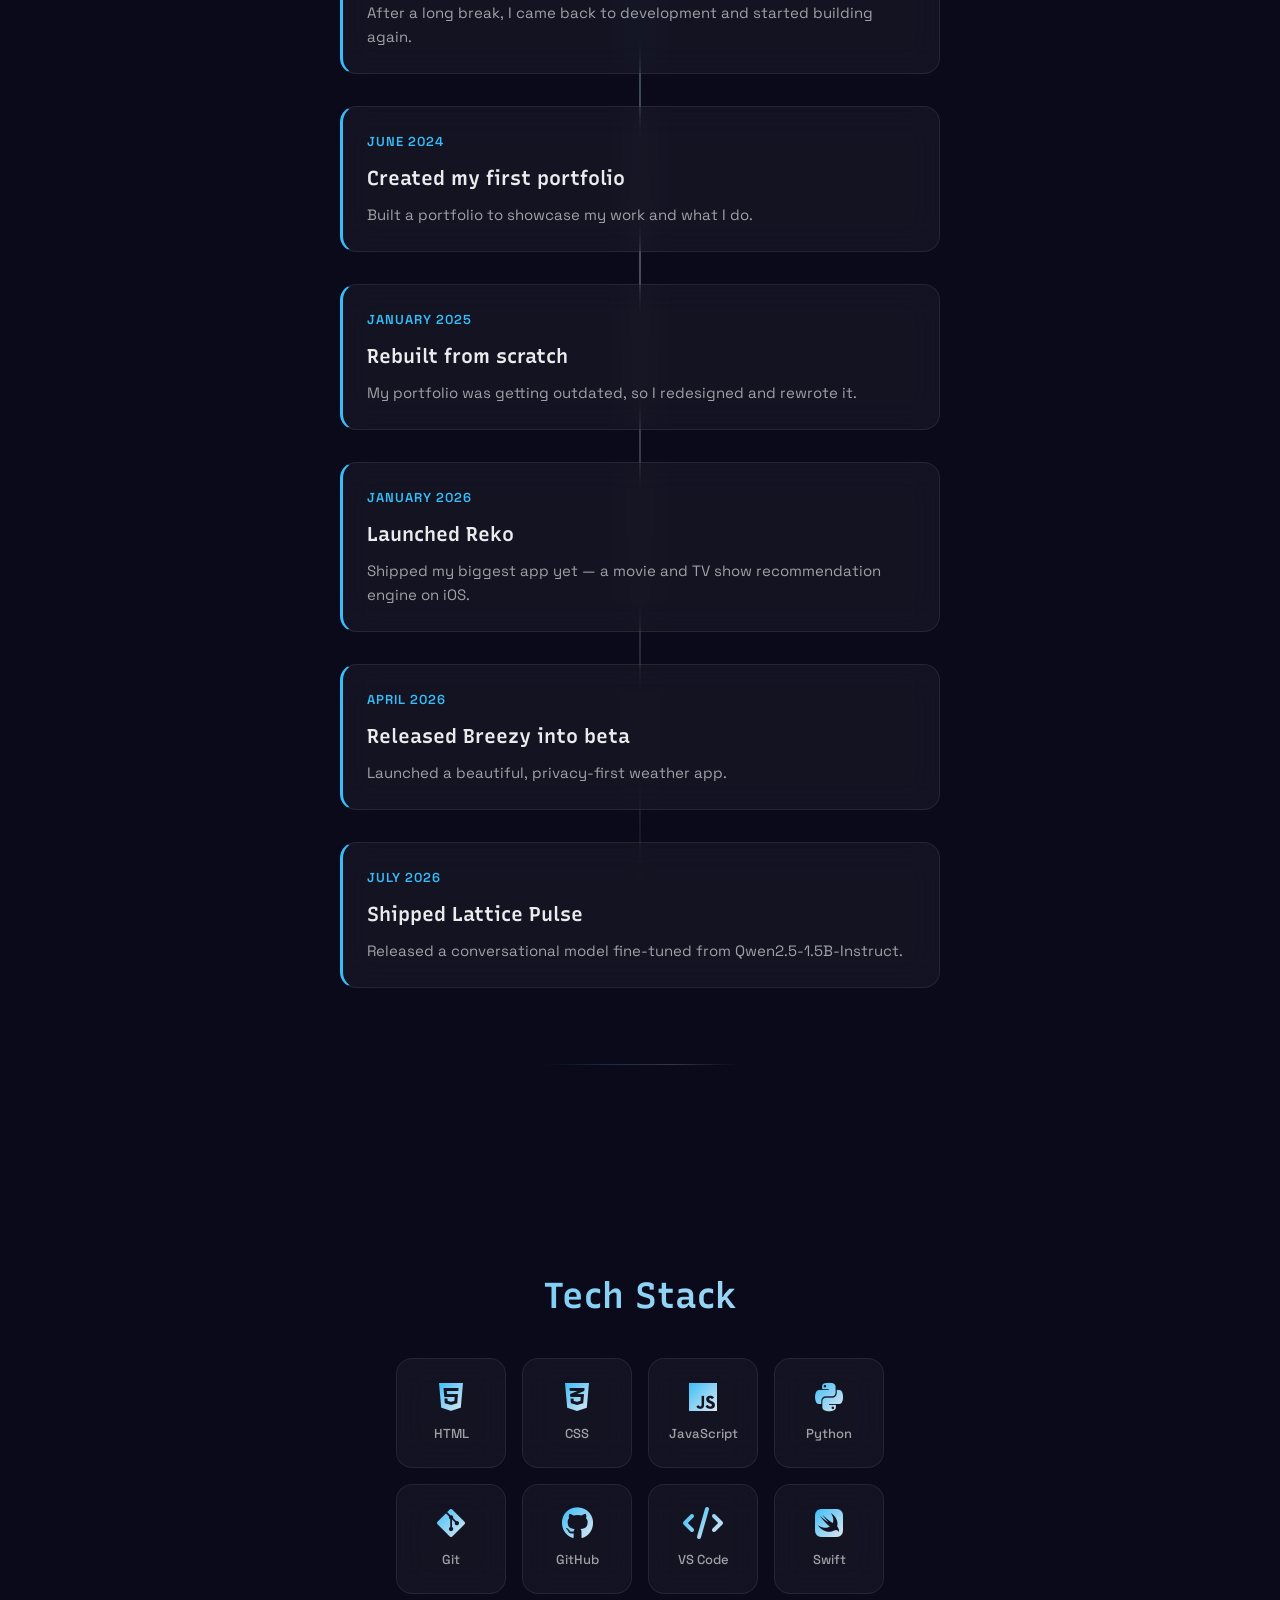
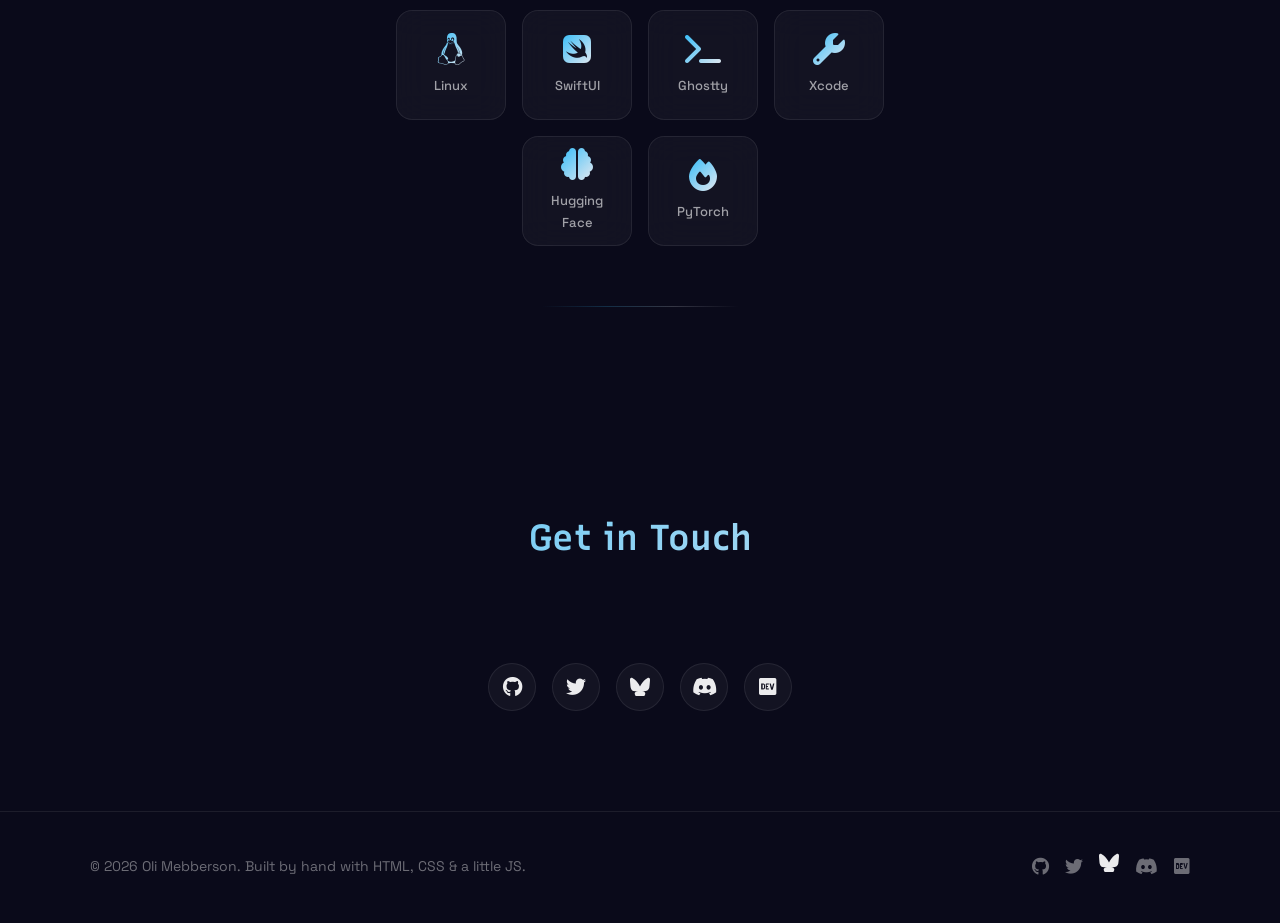
==== commit 1ea52fbc: "Polish Lio mobile chat, clarify the hero, and canonicalize oli.mebberson.com. Co-authored-by: Cursor" ====
--- a/index.html
+++ b/index.html
@@ -8,11 +8,12 @@
     <meta name="keywords" content="web development, design, portfolio, Oli Mebberson">
     <meta property="og:title" content="Oli Mebberson | Portfolio">
     <meta property="og:description" content="Web developer and designer building clean, functional applications. Creator of Reko and Breezy.">
-    <meta property="og:url" content="https://oli-mebberson.is-cool.dev/">
+    <meta property="og:url" content="https://oli.mebberson.com/">
     <meta property="og:type" content="website">
     <meta name="twitter:card" content="summary_large_image">
     <meta name="twitter:title" content="Oli Mebberson | Portfolio">
     <meta name="twitter:description" content="Web developer and designer building clean, functional applications.">
+    <link rel="canonical" href="https://oli.mebberson.com/">
     <title>Oli Mebberson | Portfolio</title>
     <link rel="preconnect" href="https://fonts.googleapis.com">
     <link rel="preconnect" href="https://fonts.gstatic.com" crossorigin>
@@ -74,7 +75,8 @@
         <section id="hero">
             <div class="hero-content">
                 <h1>Hey, I'm Oli</h1>
-                <p><span id="typed-text"></span><span class="typed-cursor">|</span></p>
+                <p class="hero-typed"><span id="typed-text"></span><span class="typed-cursor">|</span></p>
+                <p class="hero-tagline">I build apps and open-source AI — from iOS products to small language models.</p>
                 <nav class="social-links">
                     <a href="https://github.com/olii-dev" target="_blank" class="social-link" aria-label="GitHub">
                         <i class="fab fa-github"></i>
--- a/styles.css
+++ b/styles.css
@@ -361,12 +361,22 @@
     animation: heroFadeIn 1s ease-out;
 }
 
-.hero-content > p {
+.hero-content > .hero-typed {
     font-size: 22px;
     font-weight: 300;
     color: var(--text-secondary);
-    margin-bottom: 32px;
+    margin-bottom: 14px;
     animation: heroFadeIn 1s ease-out 0.15s both;
+}
+
+.hero-content > .hero-tagline {
+    font-size: 17px;
+    font-weight: 400;
+    line-height: 1.5;
+    color: var(--text-muted);
+    max-width: 34ch;
+    margin: 0 auto 32px;
+    animation: heroFadeIn 1s ease-out 0.25s both;
 }
 
 .social-links {
@@ -374,7 +384,7 @@
     gap: 16px;
     justify-content: center;
     align-items: center;
-    animation: heroFadeIn 1s ease-out 0.3s both;
+    animation: heroFadeIn 1s ease-out 0.35s both;
 }
 
 .social-link {
@@ -934,8 +944,14 @@
         font-size: 48px;
     }
 
-    .hero-content > p {
+    .hero-content > .hero-typed {
         font-size: 18px;
+    }
+
+    .hero-content > .hero-tagline {
+        font-size: 15px;
+        max-width: 28ch;
+        margin-bottom: 28px;
     }
 
     .section {
@@ -980,8 +996,12 @@
         font-size: 38px;
     }
 
-    .hero-content > p {
+    .hero-content > .hero-typed {
         font-size: 16px;
+    }
+
+    .hero-content > .hero-tagline {
+        font-size: 14px;
     }
 
     .tech-stack-item {
@@ -1617,31 +1637,157 @@
     bottom: 84px;
 }
 
+body.ask-oli-open {
+    overflow: hidden;
+    touch-action: none;
+}
+
 @media (max-width: 768px) {
     .ask-oli {
-        right: 16px;
-        bottom: 16px;
+        right: max(12px, env(safe-area-inset-right));
+        bottom: max(12px, env(safe-area-inset-bottom));
+        left: auto;
+        z-index: 1100;
+    }
+
+    .ask-oli.is-open {
+        right: 0;
+        left: 0;
+        bottom: 0;
+        top: 0;
+        width: 100%;
+        height: 100%;
+        display: flex;
+        align-items: stretch;
+        justify-content: stretch;
+        padding:
+            max(8px, env(safe-area-inset-top))
+            max(8px, env(safe-area-inset-right))
+            max(8px, env(safe-area-inset-bottom))
+            max(8px, env(safe-area-inset-left));
+        box-sizing: border-box;
+        background: rgba(5, 5, 14, 0.55);
+        backdrop-filter: blur(8px);
+        -webkit-backdrop-filter: blur(8px);
+    }
+
+    .ask-oli.is-open .ask-oli-fab {
+        display: none;
     }
 
     .ask-oli-panel {
-        width: calc(100vw - 32px);
-        height: min(70vh, calc(100vh - 88px));
-    }
-
+        position: relative;
+        right: auto;
+        bottom: auto;
+        width: 100%;
+        height: 100%;
+        max-height: none;
+        border-radius: 18px;
+        box-shadow: 0 20px 60px rgba(0, 0, 0, 0.5);
+    }
+
+    .ask-oli-header {
+        padding: 14px 12px 12px 16px;
+        min-height: 56px;
+    }
+
+    .ask-oli-name {
+        font-size: 16px;
+    }
+
+    .ask-oli-model {
+        font-size: 12px;
+    }
+
+    .ask-oli-close {
+        width: 44px;
+        height: 44px;
+        font-size: 18px;
+    }
+
+    .ask-oli-messages {
+        padding: 14px 14px 8px;
+        gap: 12px;
+        -webkit-overflow-scrolling: touch;
+        overscroll-behavior: contain;
+    }
+
+    .ask-oli-msg {
+        max-width: 94%;
+    }
+
+    .ask-oli-bubble {
+        font-size: 15px;
+        line-height: 1.55;
+        padding: 12px 14px;
+        border-radius: 16px;
+    }
+
+    .ask-oli-empty {
+        max-width: 280px;
+        padding: 8px;
+    }
+
+    .ask-oli-empty strong {
+        font-size: 18px;
+    }
+
+    .ask-oli-empty p {
+        font-size: 14px;
+    }
+
+    .ask-oli-form {
+        padding: 10px 12px max(12px, env(safe-area-inset-bottom));
+        gap: 10px;
+        background: rgba(10, 10, 26, 0.92);
+    }
+
+    .ask-oli-input {
+        height: 48px;
+        font-size: 16px; /* avoids iOS zoom */
+        padding: 0 16px;
+        border-radius: 999px;
+    }
+
+    .ask-oli-send {
+        width: 48px;
+        height: 48px;
+        font-size: 16px;
+    }
+
+    .ask-oli-fab {
+        min-width: 52px;
+        height: 52px;
+        padding: 0 16px;
+        gap: 8px;
+        justify-content: center;
+    }
+
+    .ask-oli-fab-label {
+        display: inline;
+        font-size: 14px;
+    }
+
+    body.has-ask-oli .back-to-top {
+        bottom: calc(76px + env(safe-area-inset-bottom));
+        right: max(12px, env(safe-area-inset-right));
+    }
+
+    body.ask-oli-open .back-to-top {
+        opacity: 0 !important;
+        pointer-events: none !important;
+    }
+}
+
+@media (max-width: 380px) {
     .ask-oli-fab-label {
         display: none;
     }
 
     .ask-oli-fab {
-        width: 48px;
-        height: 48px;
+        width: 52px;
+        min-width: 52px;
         padding: 0;
-        justify-content: center;
-    }
-
-    body.has-ask-oli .back-to-top {
-        bottom: 76px;
-        right: 16px;
     }
 }
 
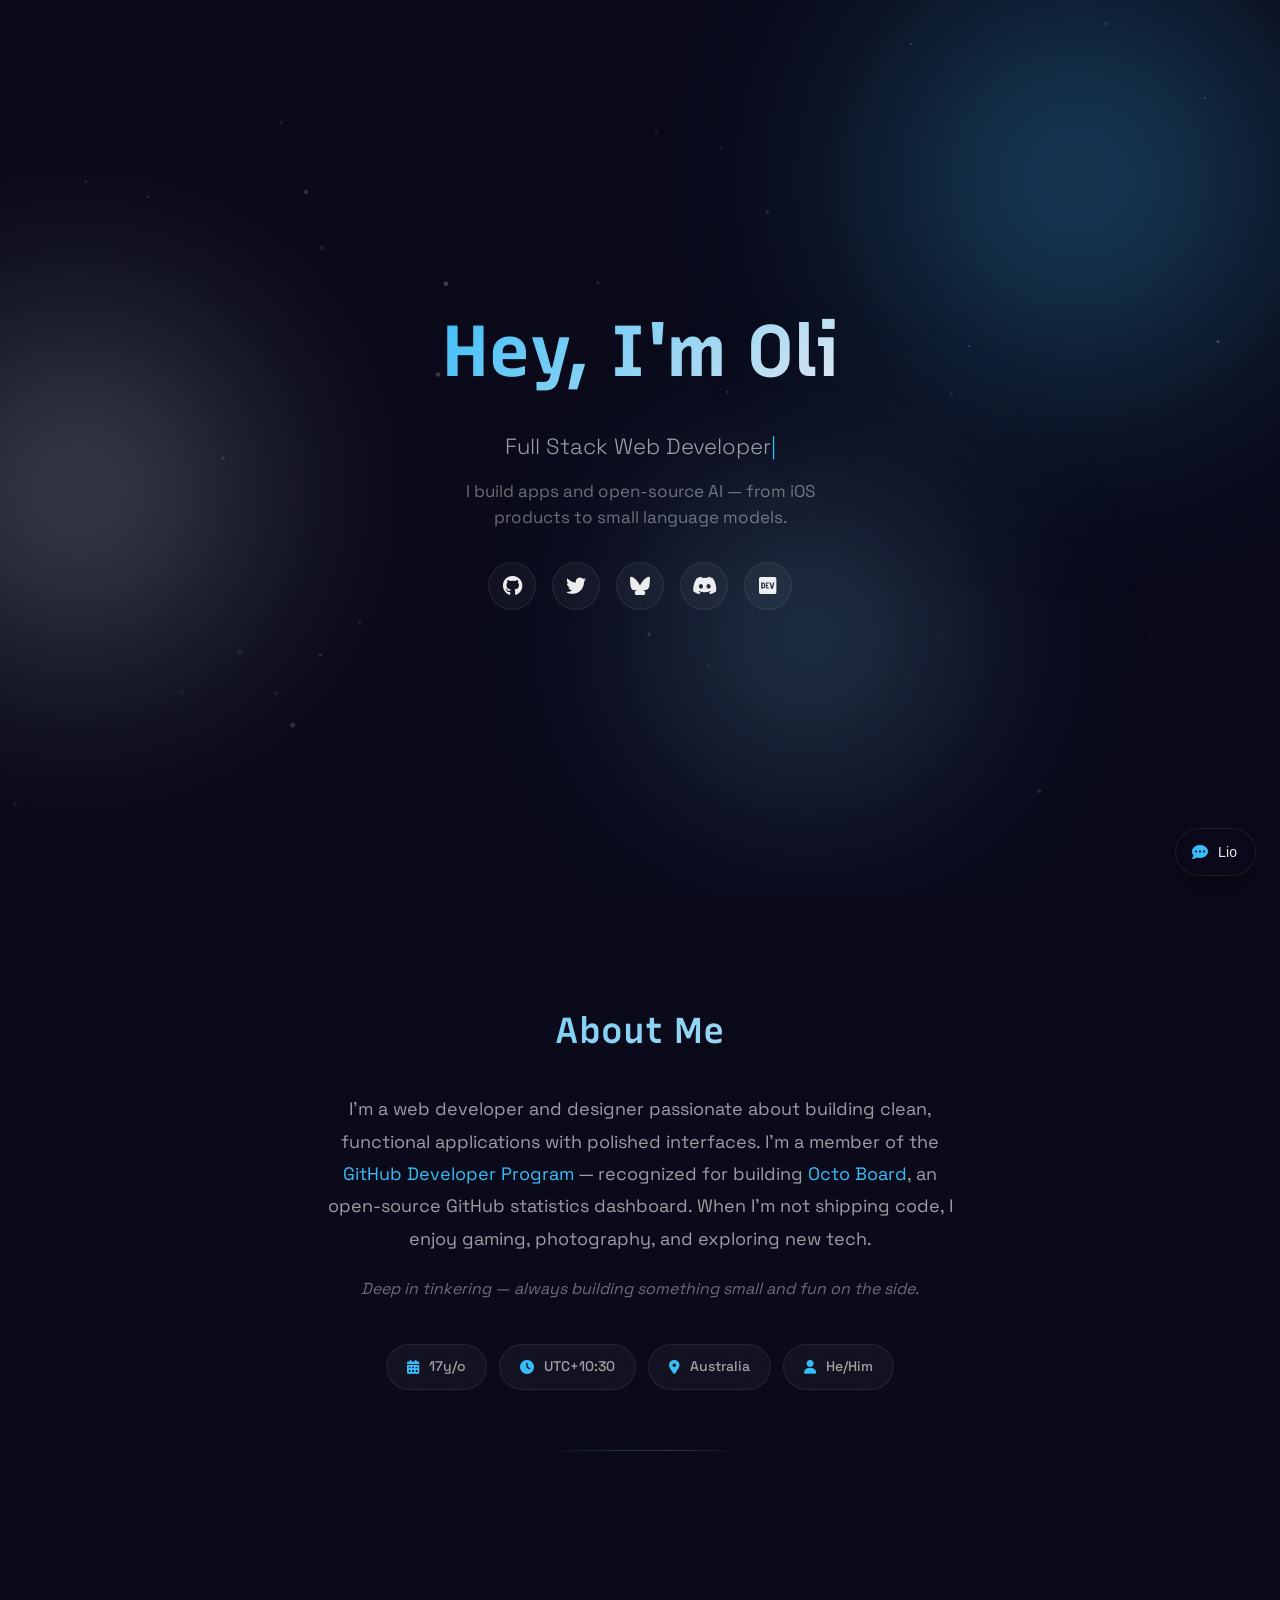
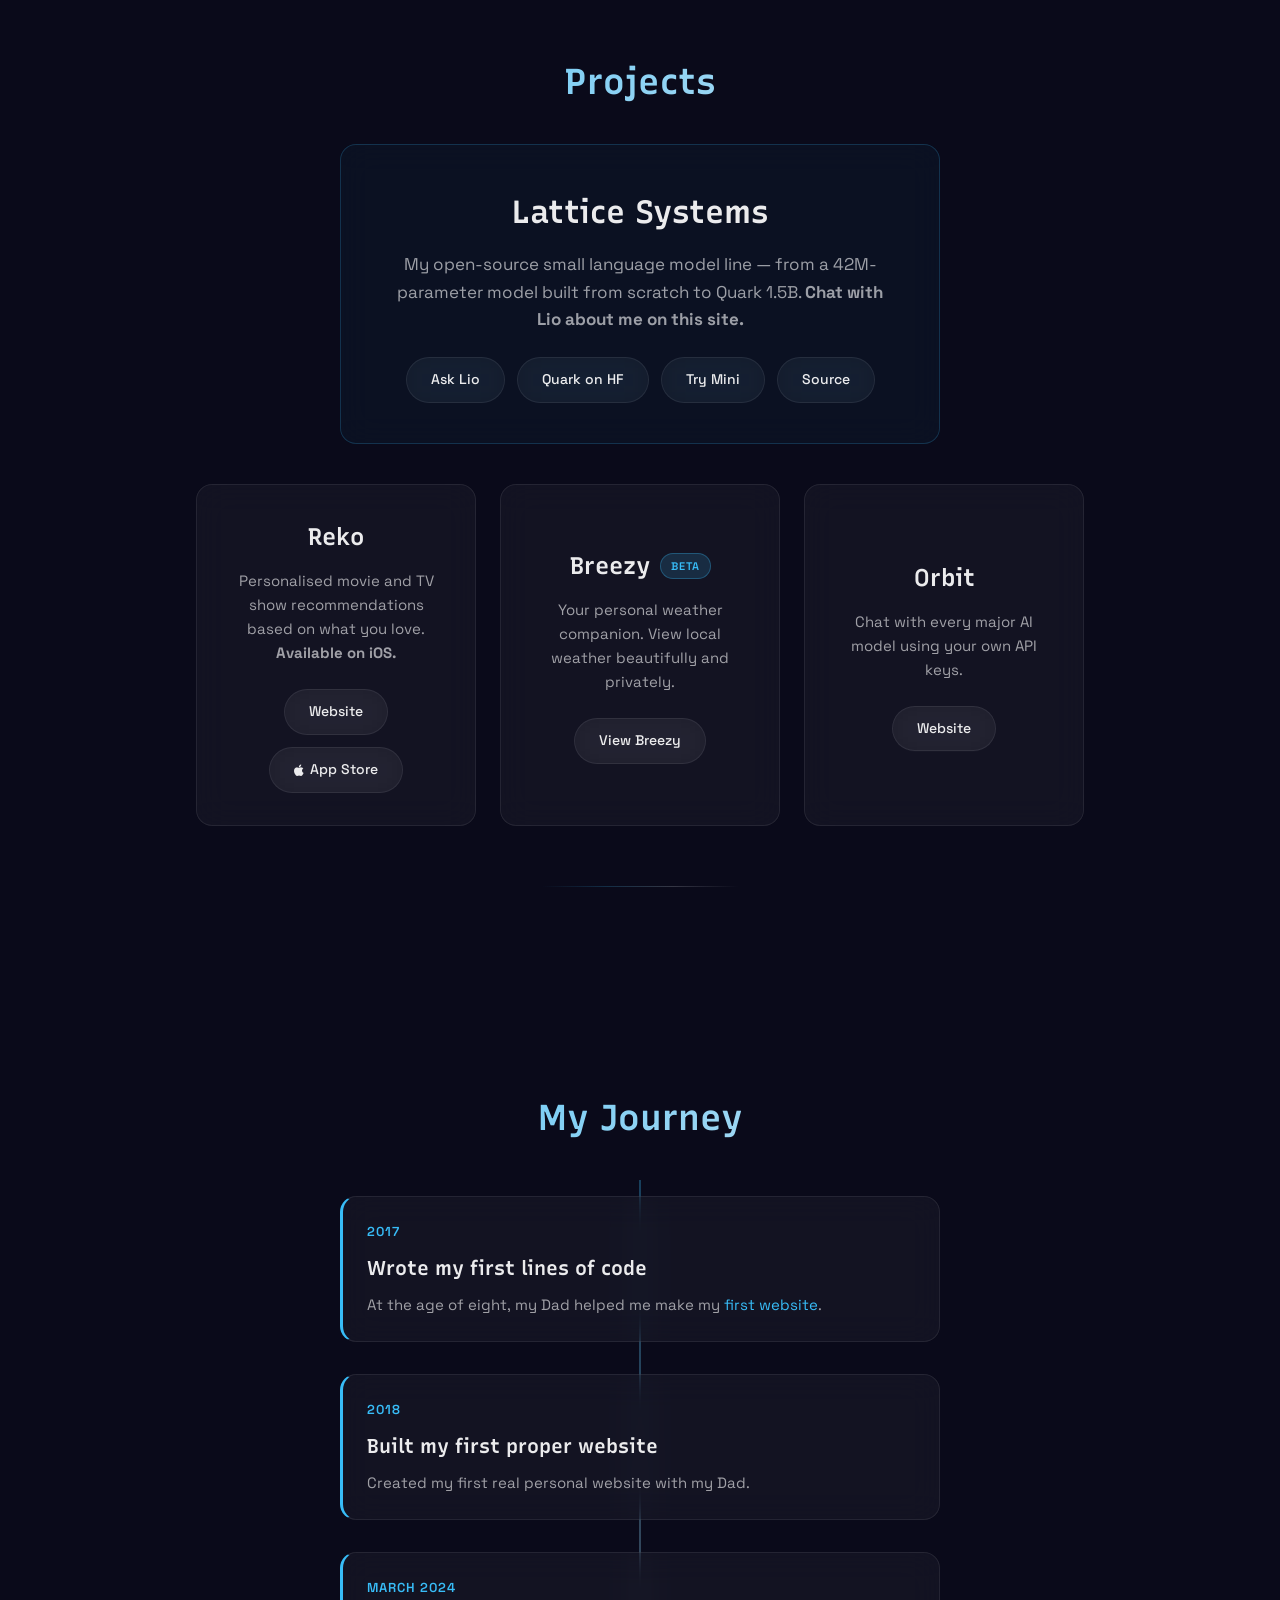
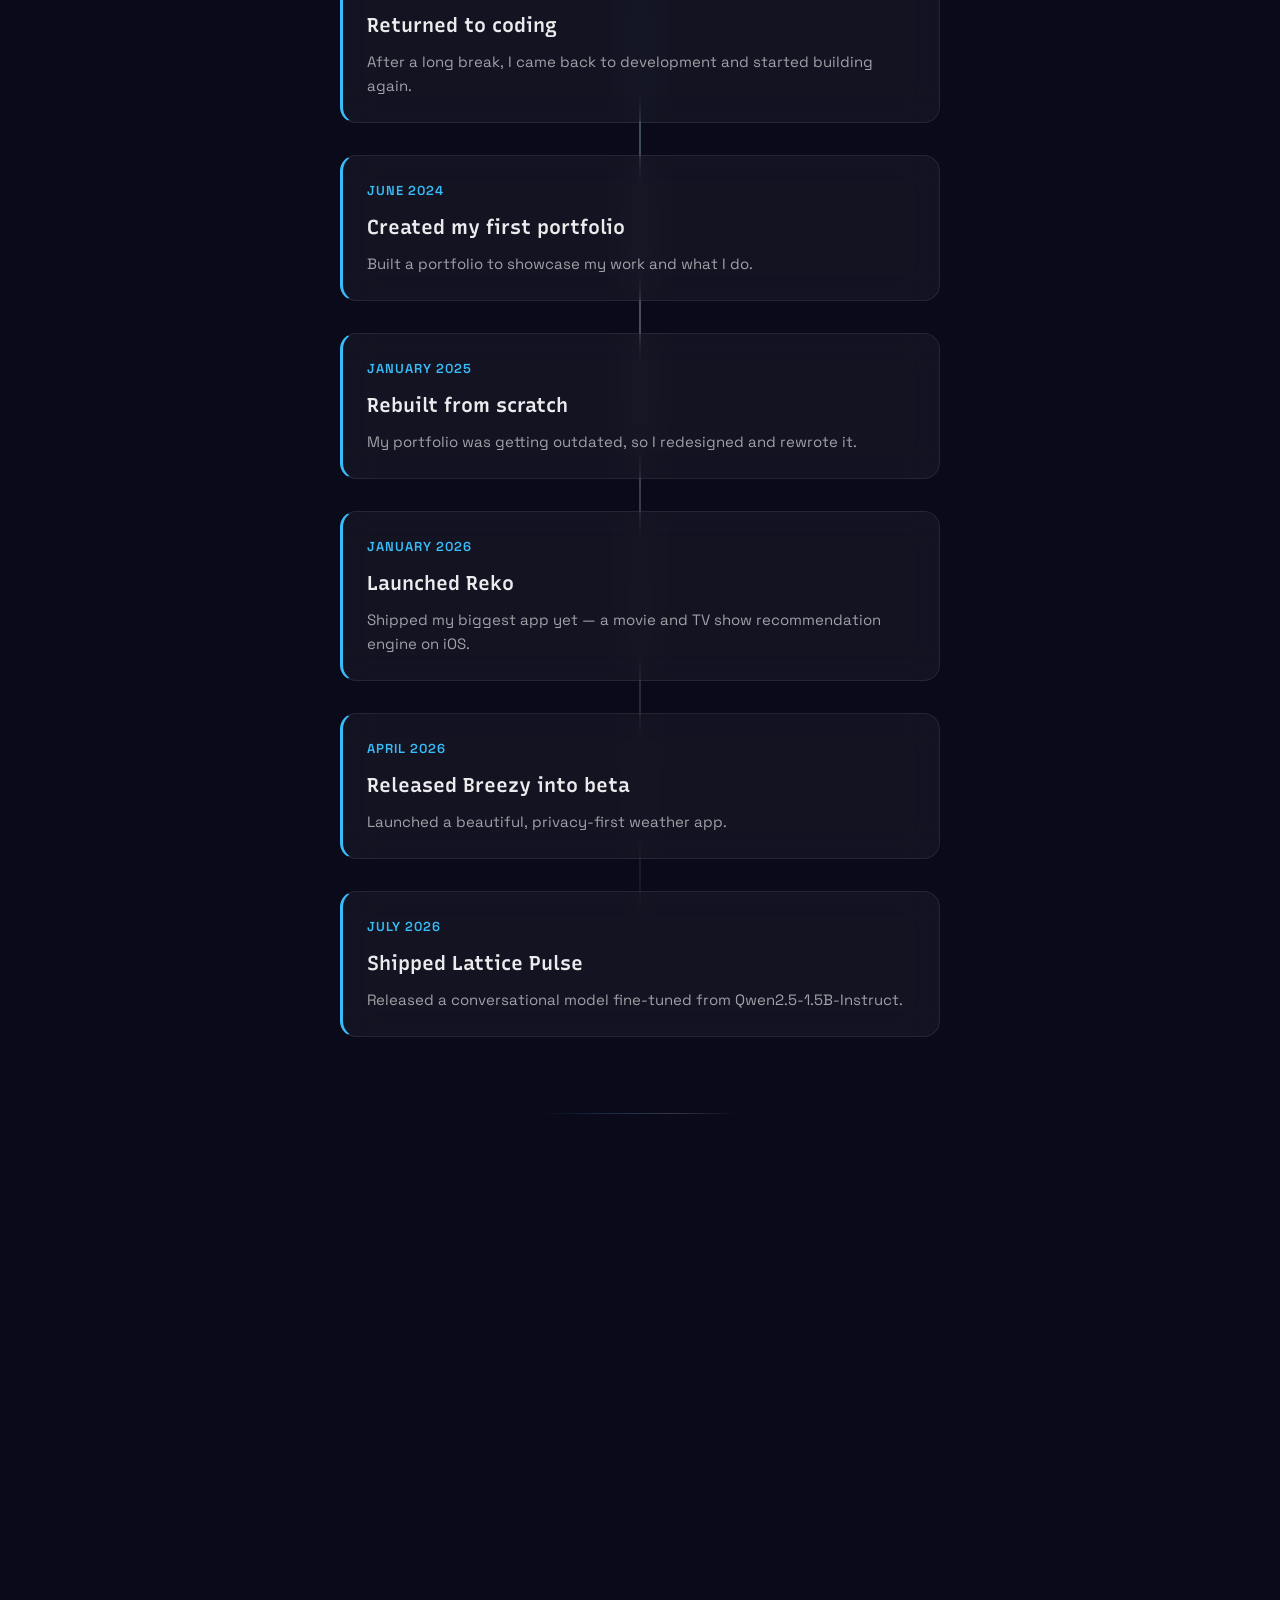
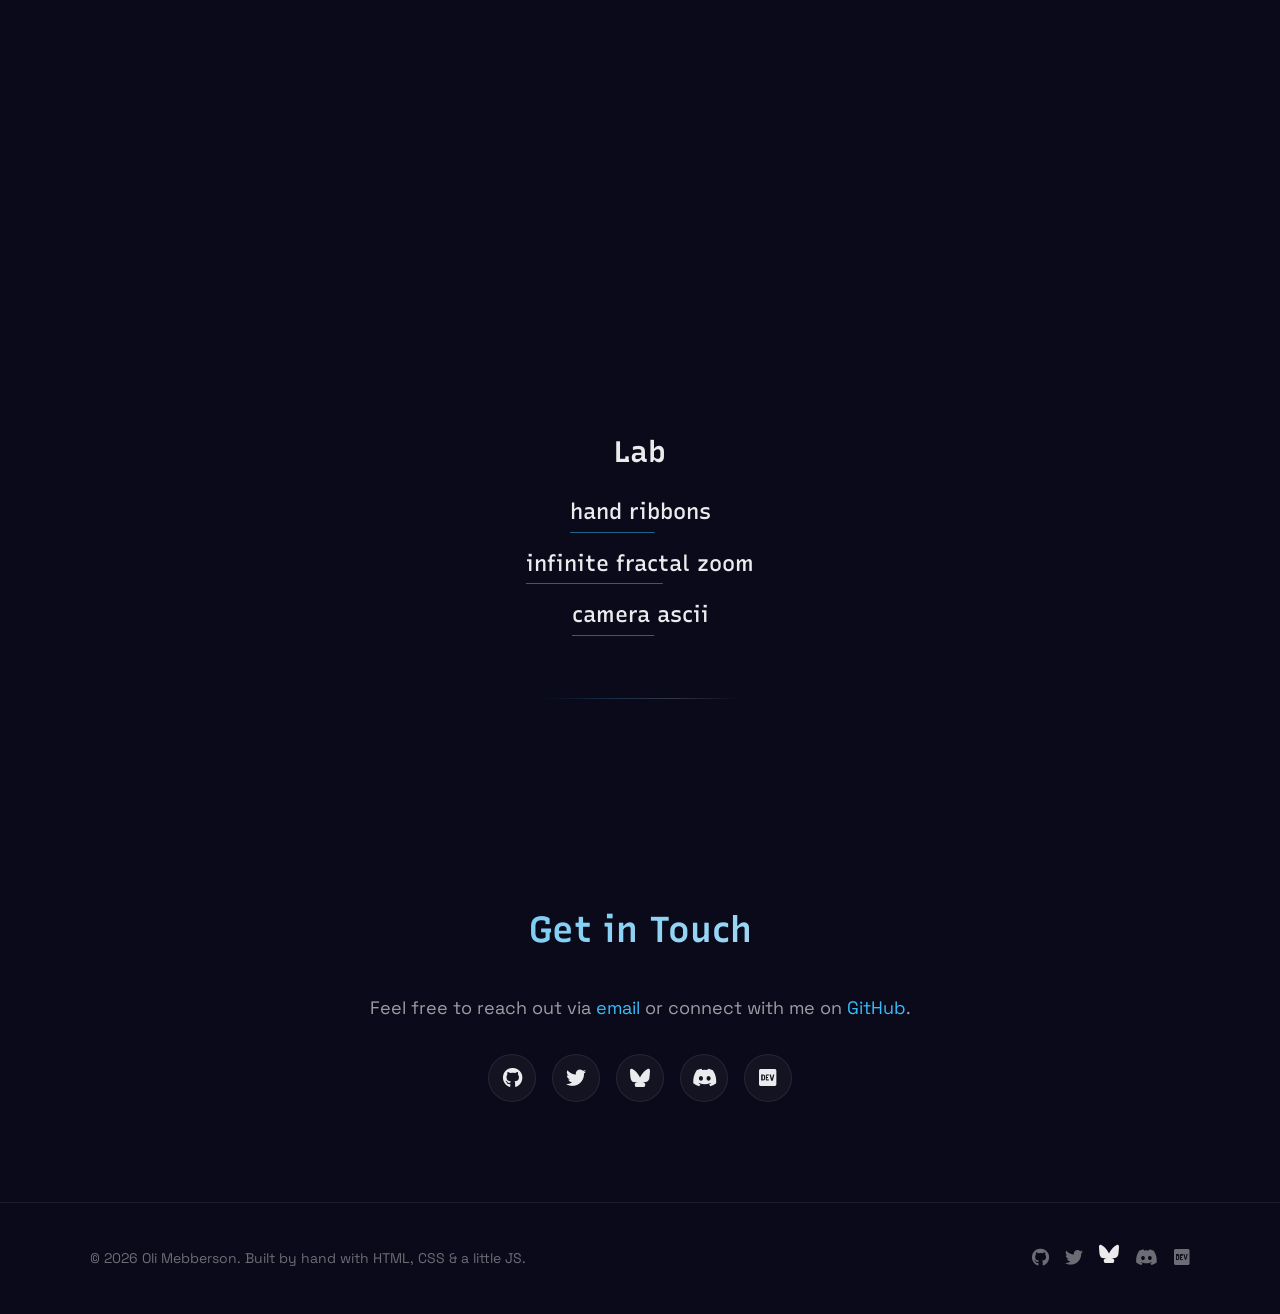
==== commit 86cb027f: "Add Lab experiments under Tech and teach Lio about them. Ship hand ribbons, fractal zoom, and camera" ====
--- a/index.html
+++ b/index.html
@@ -108,6 +108,7 @@
                     href="https://olii-dev.github.io/Octo-Board/" target="_blank"
                     class="fancy-underline">Octo Board</a>, an open-source GitHub
                 statistics dashboard. When I'm not shipping code, I enjoy gaming, photography, and exploring new tech.</p>
+            <p class="reveal about-tinker">Deep in tinkering — always building something small and fun on the side.</p>
             <div class="pill-container reveal" data-stagger="80">
                 <div class="pill">
                     <i class="fas fa-calendar-alt"></i>
@@ -339,6 +340,15 @@
                     <i class="fas fa-fire"></i>
                     <span>PyTorch</span>
                 </div>
+            </div>
+
+            <div id="lab" class="lab-section" style="margin-top: 72px;">
+                <h3 class="reveal" style="font-size: clamp(1.4rem, 3vw, 1.85rem); margin-bottom: 12px;">Lab</h3>
+                <ul class="lab-list reveal" data-stagger="60">
+                    <li class="reveal"><a href="lab/hand-ribbons/" class="lab-link">hand ribbons</a></li>
+                    <li class="reveal"><a href="lab/fractal-zoom/" class="lab-link">infinite fractal zoom</a></li>
+                    <li class="reveal"><a href="lab/camera-ascii/" class="lab-link">camera ascii</a></li>
+                </ul>
             </div>
         </section>
 
--- a/styles.css
+++ b/styles.css
@@ -1810,3 +1810,306 @@
         opacity: 1;
     }
 }
+
+/* ---------- Lab section ---------- */
+
+.about-tinker {
+    margin-top: 20px !important;
+    font-size: 16px !important;
+    color: var(--text-muted) !important;
+    font-style: italic;
+}
+
+.lab-section {
+    padding-top: 60px;
+}
+
+.lab-intro {
+    margin-bottom: 28px !important;
+    font-size: 16px !important;
+    color: var(--text-muted) !important;
+}
+
+.lab-list {
+    list-style: none;
+    display: flex;
+    flex-direction: column;
+    align-items: center;
+    gap: 6px;
+    margin: 0;
+    padding: 0;
+}
+
+.lab-link {
+    font-family: var(--font-heading);
+    font-size: 22px;
+    font-weight: 500;
+    color: var(--text-primary);
+    position: relative;
+    display: inline-block;
+    padding: 4px 0;
+    transition: color var(--transition);
+}
+
+.lab-link::after {
+    content: '';
+    position: absolute;
+    bottom: 2px;
+    left: 0;
+    width: 100%;
+    height: 1px;
+    background: var(--accent-1);
+    opacity: 0.5;
+    transform: scaleX(0.6);
+    transform-origin: left;
+    transition: transform 0.35s cubic-bezier(0.4, 0, 0.2, 1), opacity 0.35s ease;
+}
+
+.lab-link:hover {
+    color: var(--accent-1);
+}
+
+.lab-link:hover::after {
+    transform: scaleX(1);
+    opacity: 1;
+}
+
+.lab-soon {
+    color: var(--text-muted);
+    cursor: default;
+    pointer-events: none;
+}
+
+.lab-soon::after {
+    display: none;
+}
+
+.lab-soon em {
+    font-style: normal;
+    font-size: 14px;
+    font-weight: 400;
+    color: var(--text-muted);
+    opacity: 0.7;
+}
+
+/* ---------- Lab pages ---------- */
+
+.lab-page {
+    min-height: 100vh;
+    display: flex;
+    flex-direction: column;
+    position: relative;
+    z-index: 1;
+}
+
+.lab-back {
+    position: fixed;
+    top: 24px;
+    left: 24px;
+    z-index: 100;
+    font-size: 14px;
+    font-weight: 500;
+    color: var(--text-secondary);
+    padding: 8px 16px;
+    border-radius: var(--radius-pill);
+    border: 1px solid var(--glass-border);
+    background: rgba(10, 10, 26, 0.6);
+    backdrop-filter: blur(var(--blur));
+    -webkit-backdrop-filter: blur(var(--blur));
+    transition: color var(--transition), border-color var(--transition), background var(--transition);
+}
+
+.lab-back:hover {
+    color: var(--text-primary);
+    border-color: var(--glass-border-hover);
+    background: var(--surface-hover);
+}
+
+.lab-canvas-wrap {
+    flex: 1;
+    position: relative;
+    overflow: hidden;
+}
+
+.lab-canvas-wrap canvas.lab-canvas-fill {
+    display: block;
+    width: 100%;
+    height: 100%;
+}
+
+.lab-canvas-wrap canvas.lab-canvas-fit {
+    display: block;
+    width: auto;
+    height: auto;
+    max-width: 100%;
+    max-height: 100%;
+}
+
+.lab-controls {
+    position: fixed;
+    bottom: 32px;
+    left: 50%;
+    transform: translateX(-50%);
+    z-index: 100;
+    display: flex;
+    flex-direction: column;
+    align-items: center;
+    gap: 12px;
+    width: min(420px, calc(100vw - 48px));
+}
+
+.lab-hint {
+    font-size: 12px;
+    color: var(--text-muted);
+    text-align: center;
+    letter-spacing: 0.02em;
+}
+
+.lab-panel {
+    background: rgba(10, 10, 26, 0.75);
+    backdrop-filter: blur(var(--blur-strong));
+    -webkit-backdrop-filter: blur(var(--blur-strong));
+    border: 1px solid var(--glass-border);
+    border-radius: var(--radius-md);
+    padding: 16px 20px;
+    width: 100%;
+}
+
+.lab-slider-row {
+    display: flex;
+    align-items: center;
+    gap: 14px;
+    margin-bottom: 12px;
+}
+
+.lab-slider-row:last-child {
+    margin-bottom: 0;
+}
+
+.lab-slider-label {
+    font-size: 13px;
+    font-weight: 500;
+    color: var(--text-secondary);
+    min-width: 72px;
+    text-align: left;
+}
+
+.lab-slider-value {
+    font-size: 12px;
+    color: var(--text-muted);
+    min-width: 36px;
+    text-align: right;
+    font-variant-numeric: tabular-nums;
+}
+
+.lab-slider {
+    flex: 1;
+    -webkit-appearance: none;
+    appearance: none;
+    height: 4px;
+    border-radius: 2px;
+    background: rgba(255, 255, 255, 0.1);
+    outline: none;
+}
+
+.lab-slider::-webkit-slider-thumb {
+    -webkit-appearance: none;
+    width: 16px;
+    height: 16px;
+    border-radius: 50%;
+    background: var(--accent-1);
+    cursor: pointer;
+    border: 2px solid var(--bg);
+    box-shadow: 0 0 12px rgba(56, 189, 248, 0.4);
+}
+
+.lab-slider::-moz-range-thumb {
+    width: 16px;
+    height: 16px;
+    border-radius: 50%;
+    background: var(--accent-1);
+    cursor: pointer;
+    border: 2px solid var(--bg);
+}
+
+.lab-btn-row {
+    display: flex;
+    gap: 8px;
+    flex-wrap: wrap;
+    justify-content: center;
+}
+
+.lab-btn {
+    font-family: var(--font-body);
+    font-size: 13px;
+    font-weight: 500;
+    color: var(--text-secondary);
+    background: var(--surface);
+    border: 1px solid var(--glass-border);
+    padding: 8px 16px;
+    border-radius: var(--radius-pill);
+    cursor: pointer;
+    transition: color var(--transition), border-color var(--transition), background var(--transition);
+}
+
+.lab-btn:hover,
+.lab-btn.active {
+    color: var(--text-primary);
+    border-color: rgba(56, 189, 248, 0.4);
+    background: rgba(56, 189, 248, 0.1);
+}
+
+.lab-input-wrap {
+    position: fixed;
+    bottom: 32px;
+    left: 50%;
+    transform: translateX(-50%);
+    z-index: 100;
+    width: min(520px, calc(100vw - 48px));
+}
+
+.lab-input {
+    width: 100%;
+    height: 52px;
+    padding: 0 20px;
+    border-radius: var(--radius-pill);
+    border: 1px solid var(--glass-border);
+    background: rgba(10, 10, 26, 0.8);
+    backdrop-filter: blur(var(--blur-strong));
+    -webkit-backdrop-filter: blur(var(--blur-strong));
+    color: var(--text-primary);
+    font-family: var(--font-body);
+    font-size: 16px;
+    outline: none;
+    transition: border-color var(--transition), box-shadow var(--transition);
+}
+
+.lab-input::placeholder {
+    color: var(--text-muted);
+}
+
+.lab-input:focus {
+    border-color: rgba(56, 189, 248, 0.45);
+    box-shadow: 0 0 0 3px rgba(56, 189, 248, 0.12);
+}
+
+@media (max-width: 768px) {
+    .lab-link {
+        font-size: 19px;
+    }
+
+    .lab-back {
+        top: 16px;
+        left: 16px;
+    }
+
+    .lab-controls {
+        bottom: 20px;
+        width: calc(100vw - 32px);
+    }
+
+    .lab-input-wrap {
+        bottom: 20px;
+        width: calc(100vw - 32px);
+    }
+}
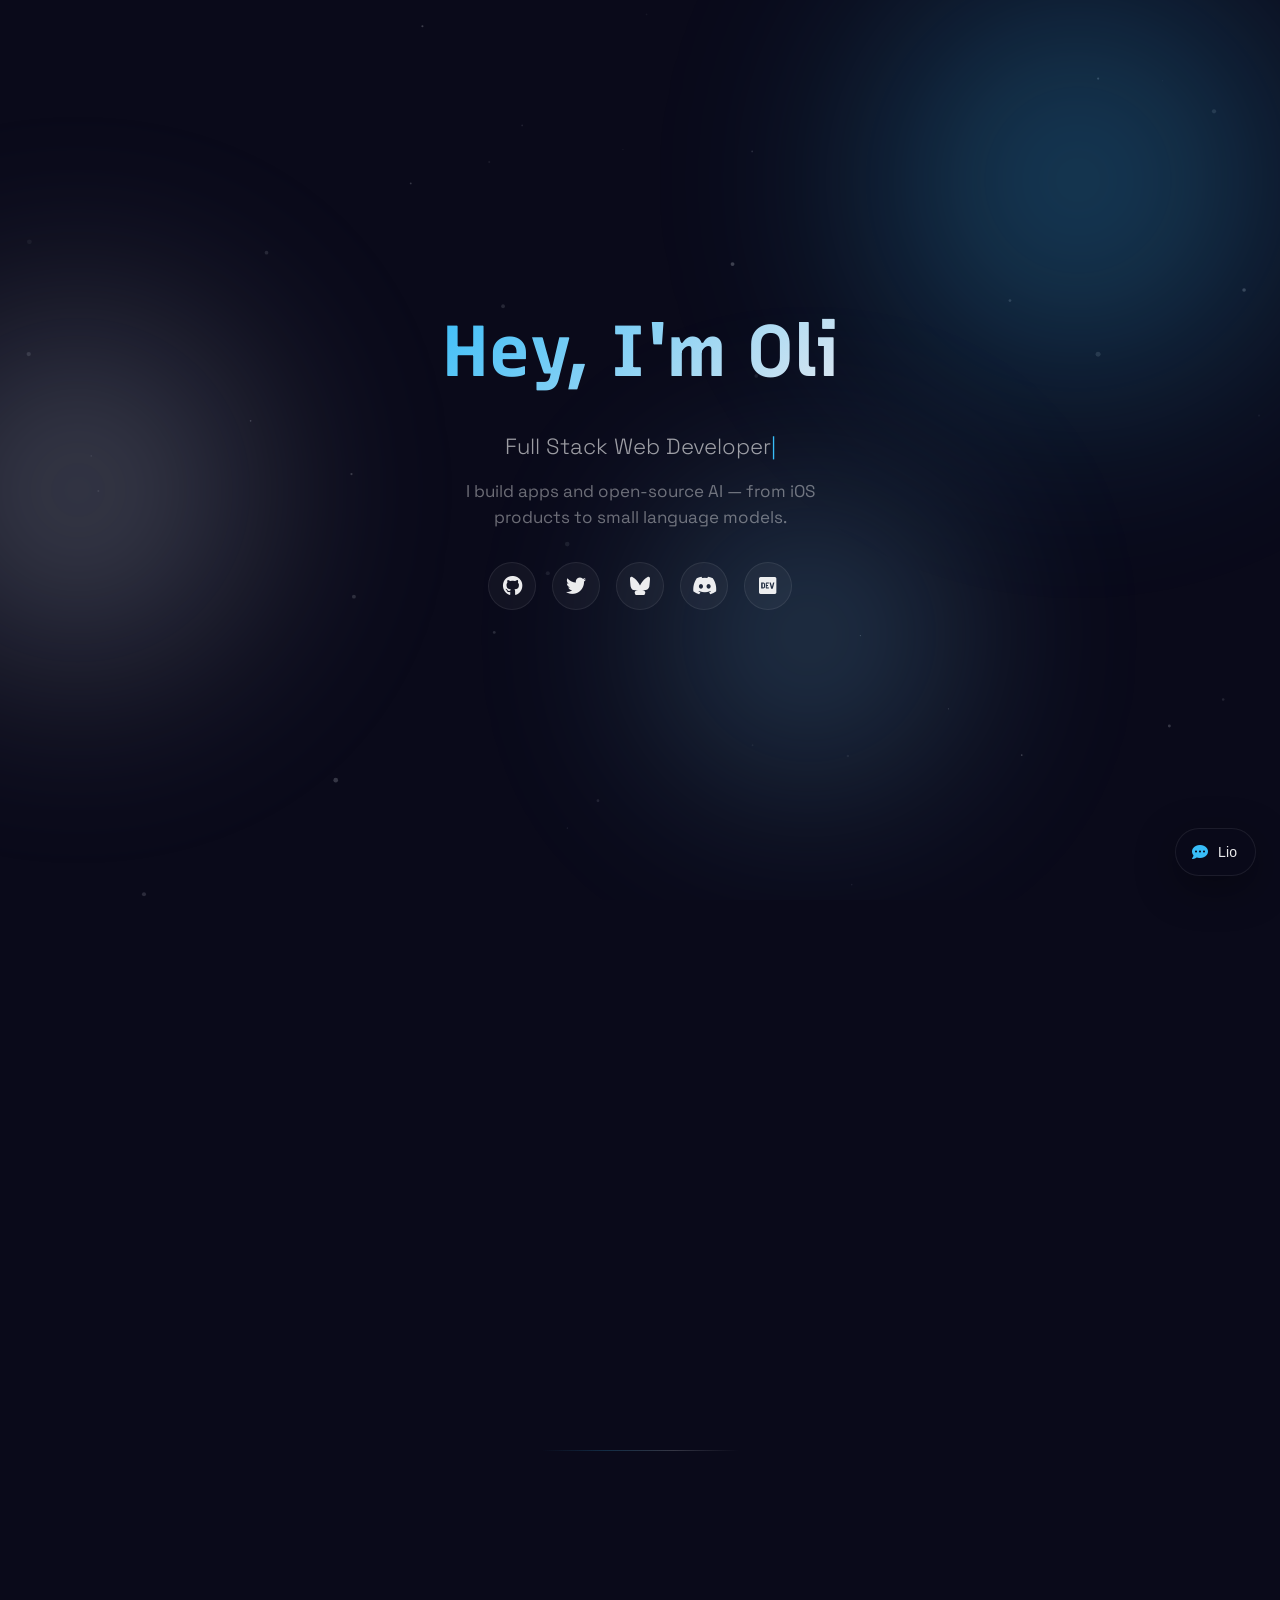
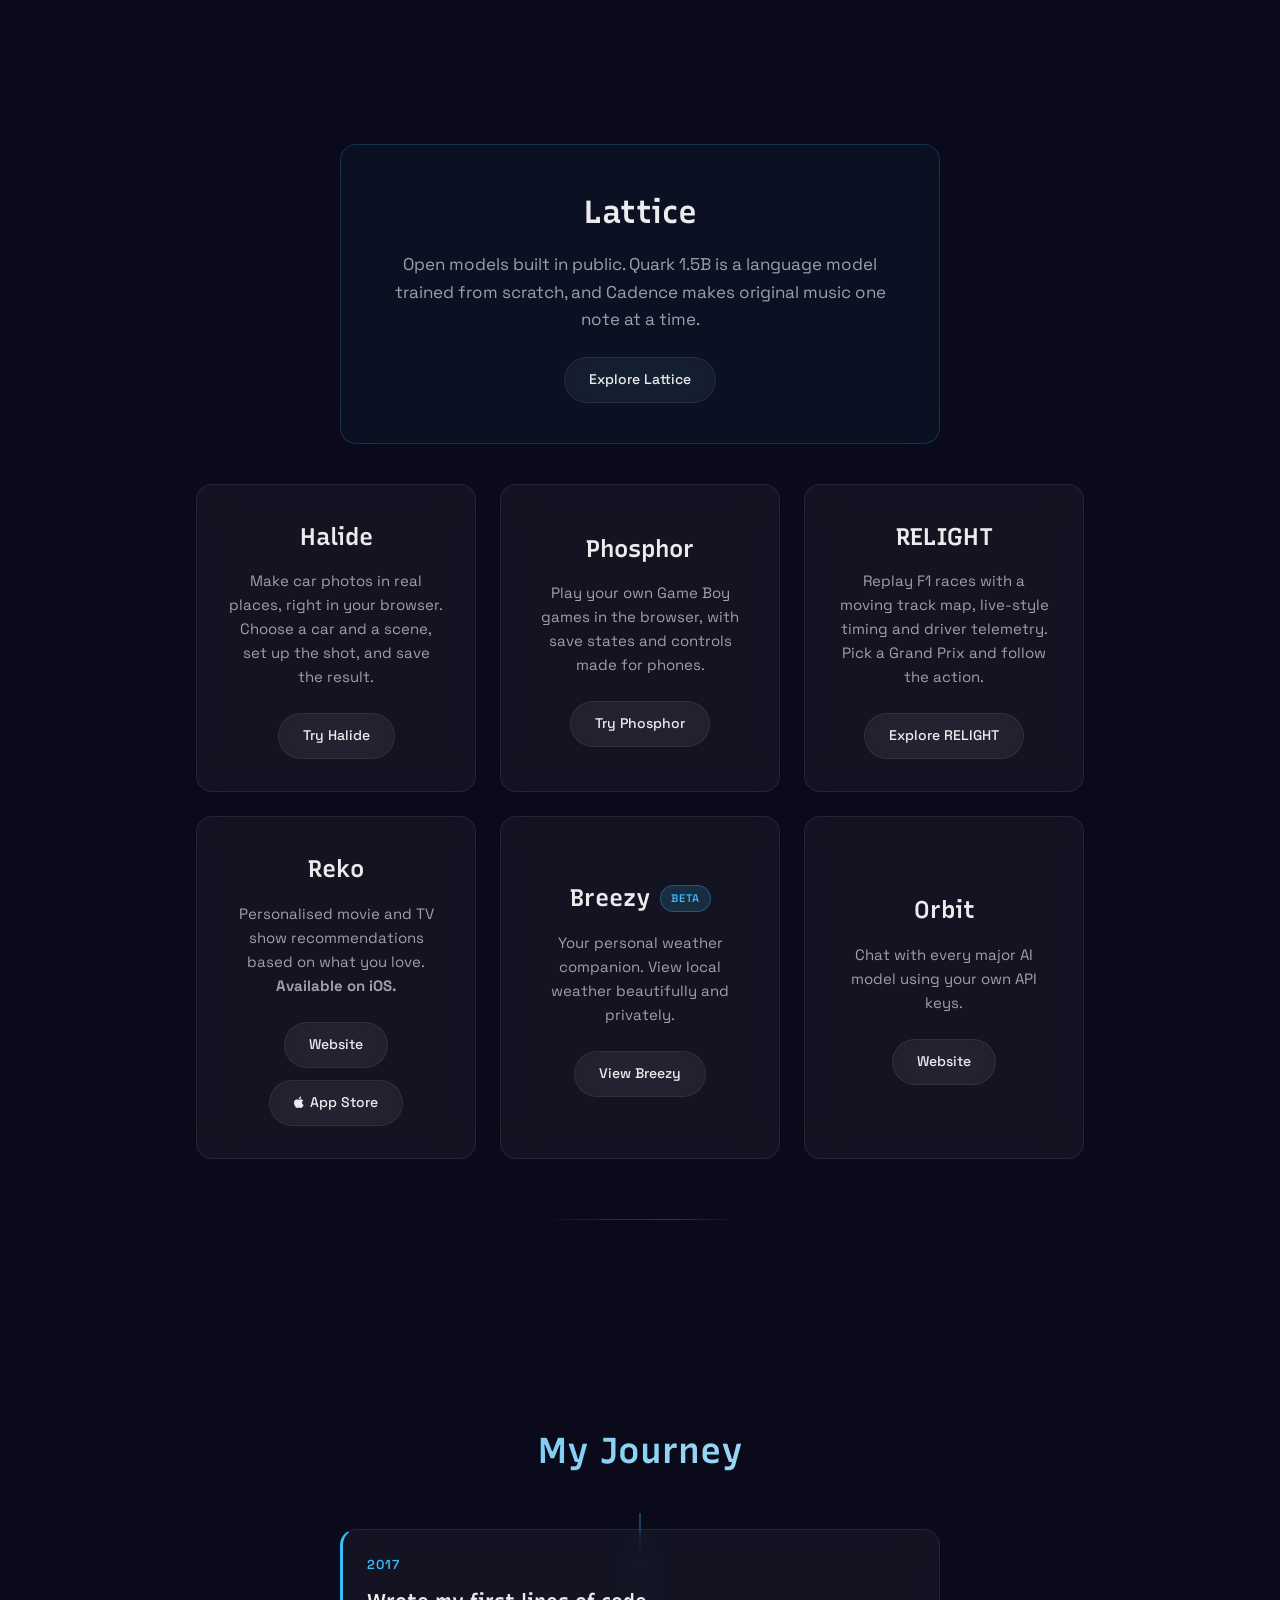
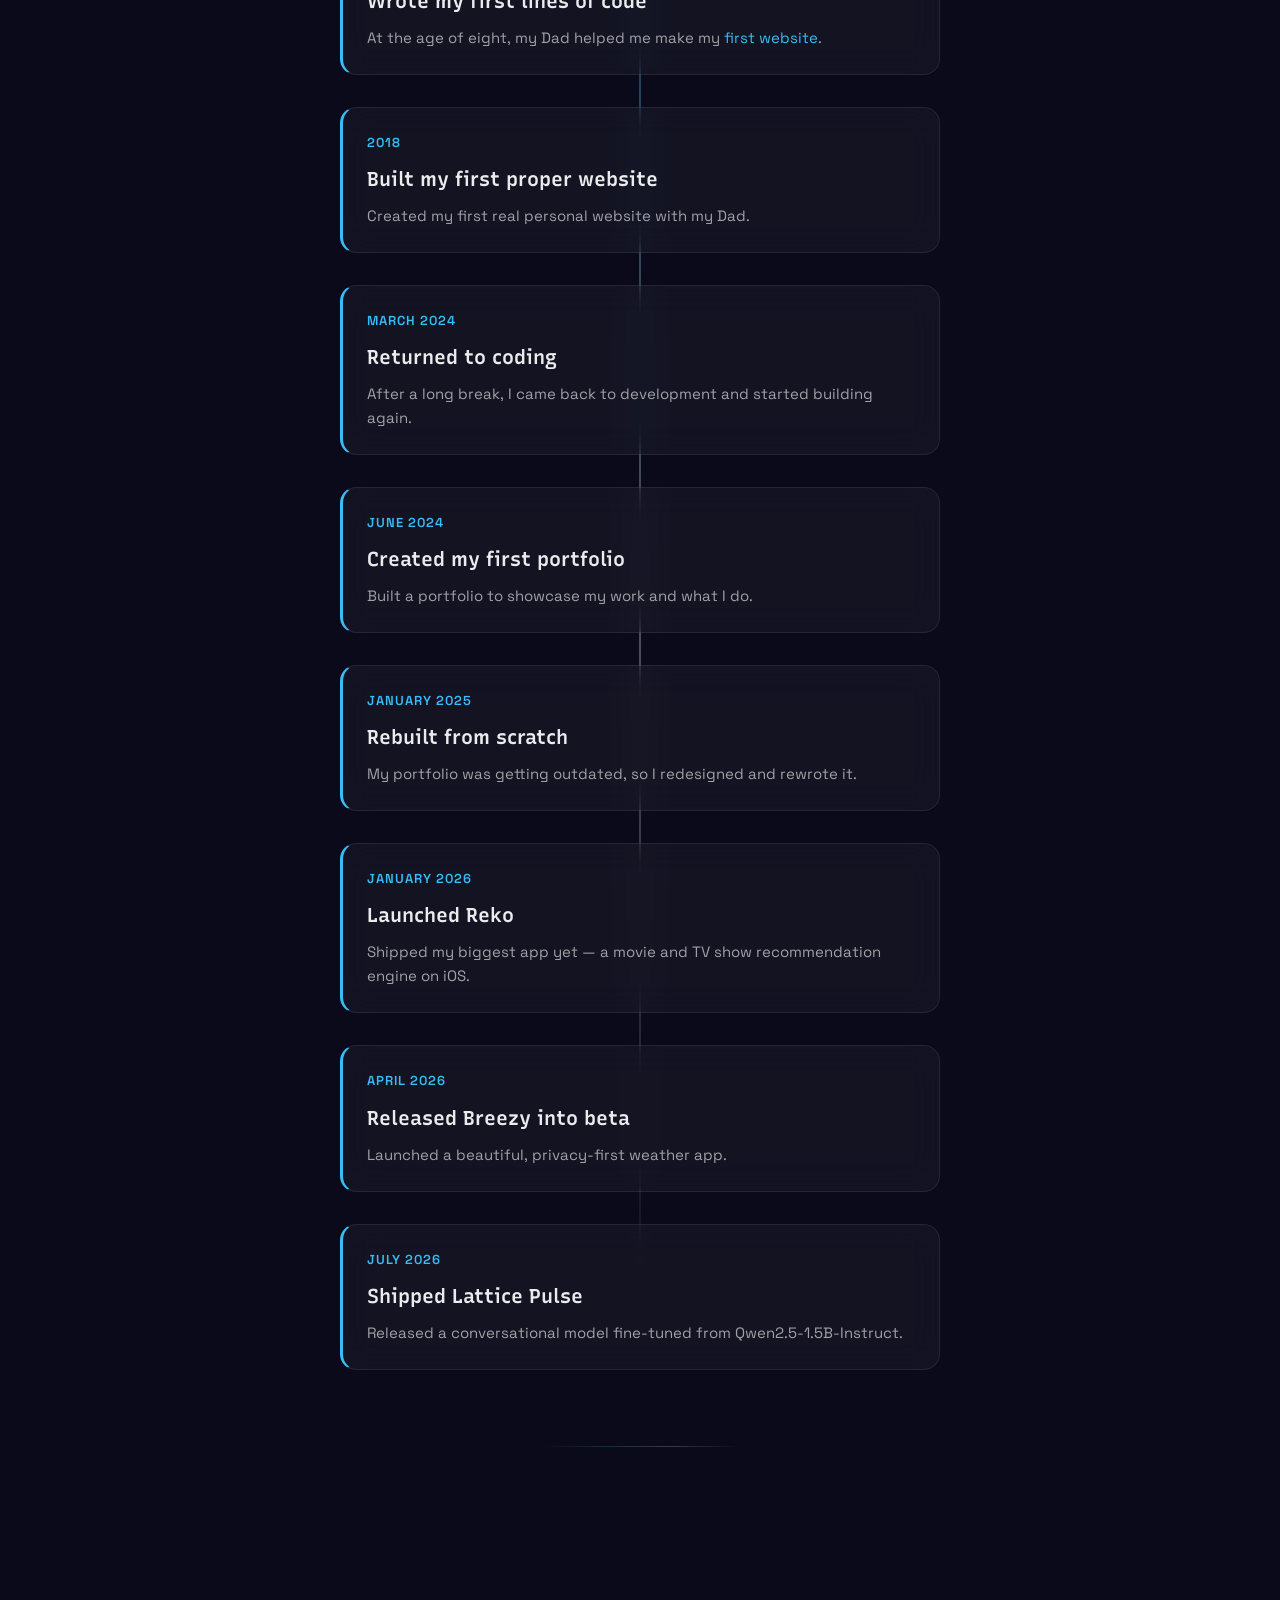
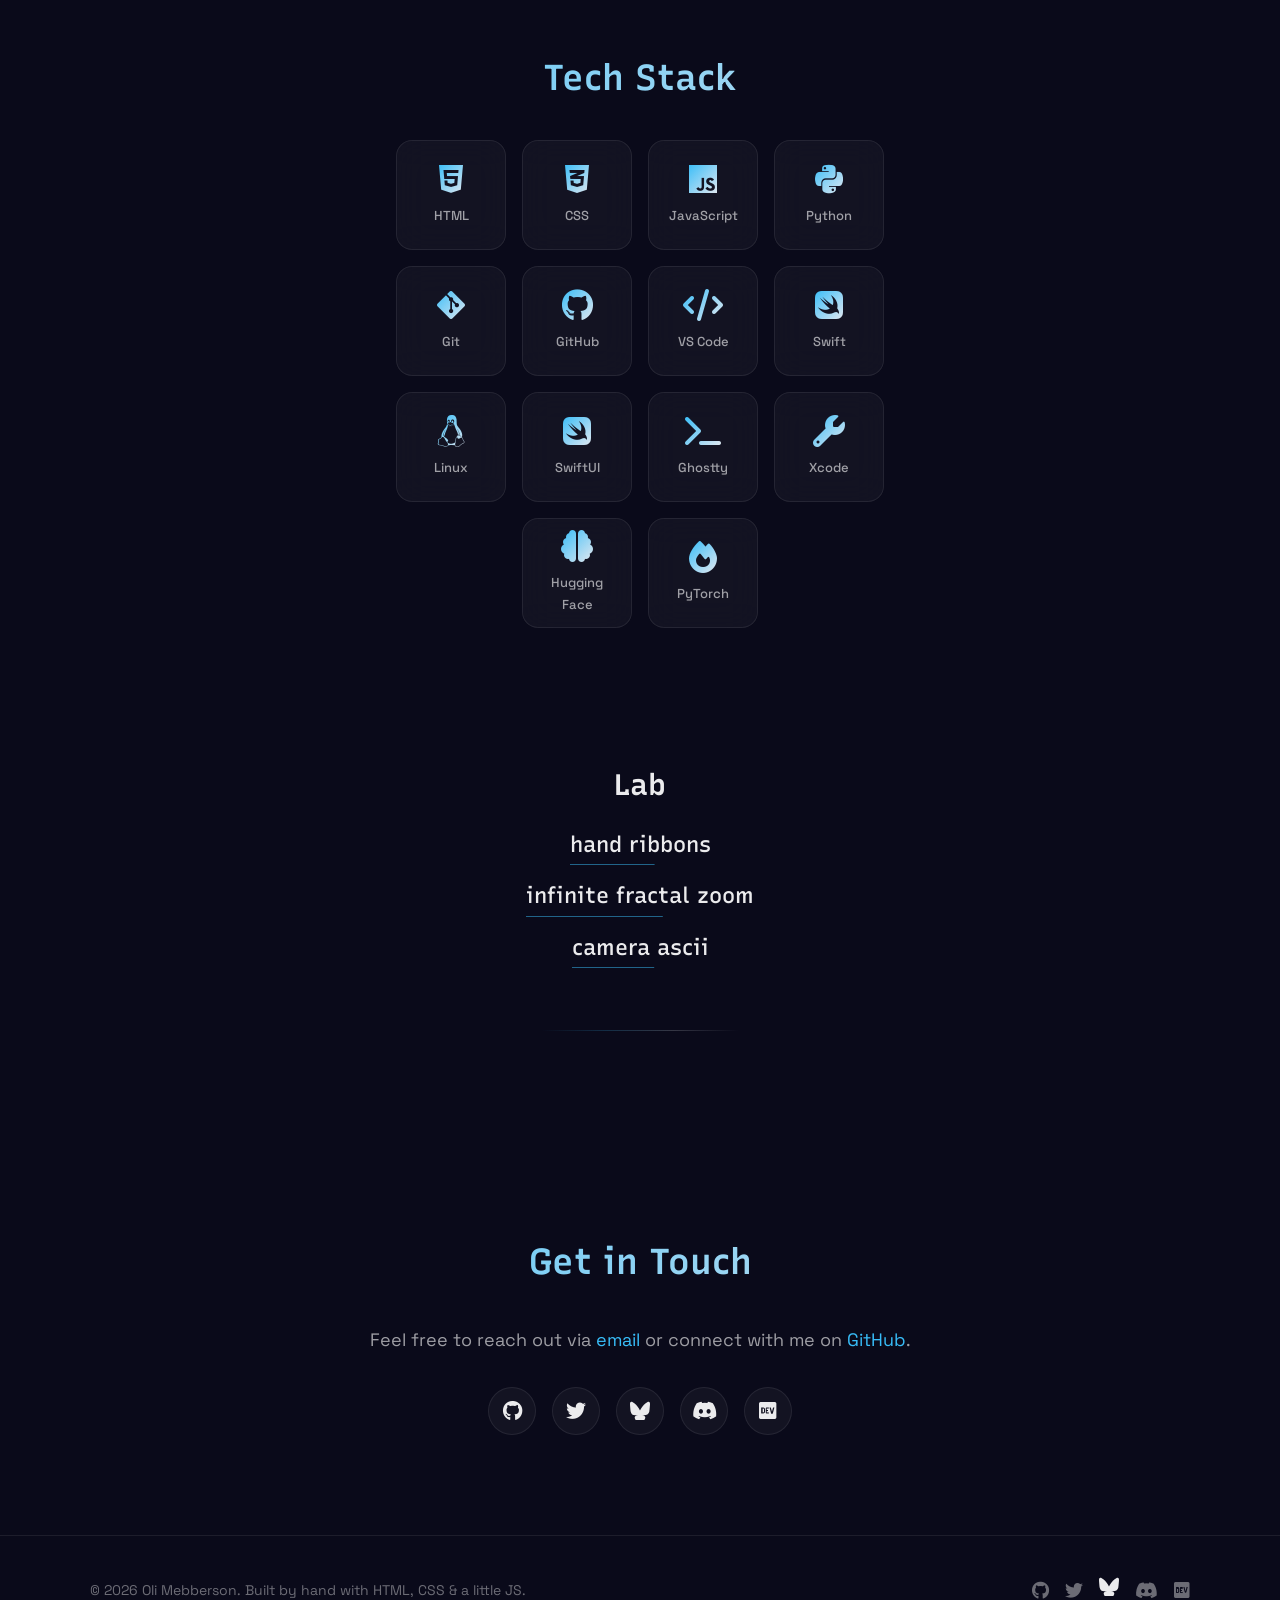
==== commit 7726ef5f: "Update portfolio project cards" ====
--- a/index.html
+++ b/index.html
@@ -134,21 +134,32 @@
             <div class="projects-container" data-stagger="100">
                 <div class="featured-wrapper reveal">
                     <article class="project featured">
-                        <a href="projects/lattice/" class="project-card-link" aria-label="Lattice Systems case study"></a>
-                        <h3>Lattice Systems</h3>
-                        <p>My open-source small language model line — from a 42M-parameter model built from
-                            scratch to Quark 1.5B. <b>Chat with Lio about me on this site.</b></p>
+                        <a href="https://lattice.mebbo.cloud/" class="project-card-link" aria-label="Explore Lattice"></a>
+                        <h3>Lattice</h3>
+                        <p>Open models built in public. Quark 1.5B is a language model trained from scratch, and Cadence makes original music one note at a time.</p>
                         <div class="project-links">
-                            <a href="#ask-oli" class="project-link">Ask Lio</a>
-                            <a href="https://huggingface.co/lattice-research/lattice-quark-1.5b" target="_blank"
-                                class="project-link">Quark on HF</a>
-                            <a href="https://huggingface.co/spaces/oli-mebberson/lattice-mini" target="_blank"
-                                class="project-link">Try Mini</a>
-                            <a href="https://github.com/olii-dev/nano-gpt" target="_blank"
-                                class="project-link">Source</a>
+                            <a href="https://lattice.mebbo.cloud/" class="project-link">Explore Lattice</a>
                         </div>
                     </article>
                 </div>
+                <article class="project reveal">
+                    <a href="https://halide.mebbo.cloud/" class="project-card-link" aria-label="Try Halide"></a>
+                    <h3>Halide</h3>
+                    <p>Make car photos in real places, right in your browser. Choose a car and a scene, set up the shot, and save the result.</p>
+                    <div class="project-links"><a href="https://halide.mebbo.cloud/" class="project-link">Try Halide</a></div>
+                </article>
+                <article class="project reveal">
+                    <a href="https://phosphor.mebbo.cloud/" class="project-card-link" aria-label="Try Phosphor"></a>
+                    <h3>Phosphor</h3>
+                    <p>Play your own Game Boy games in the browser, with save states and controls made for phones.</p>
+                    <div class="project-links"><a href="https://phosphor.mebbo.cloud/" class="project-link">Try Phosphor</a></div>
+                </article>
+                <article class="project reveal">
+                    <a href="https://relight.mebbo.cloud/" class="project-card-link" aria-label="Explore RELIGHT"></a>
+                    <h3>RELIGHT</h3>
+                    <p>Replay F1 races with a moving track map, live-style timing and driver telemetry. Pick a Grand Prix and follow the action.</p>
+                    <div class="project-links"><a href="https://relight.mebbo.cloud/" class="project-link">Explore RELIGHT</a></div>
+                </article>
                 <article class="project reveal">
                     <a href="projects/reko/" class="project-card-link" aria-label="Reko case study"></a>
                     <h3>Reko</h3>
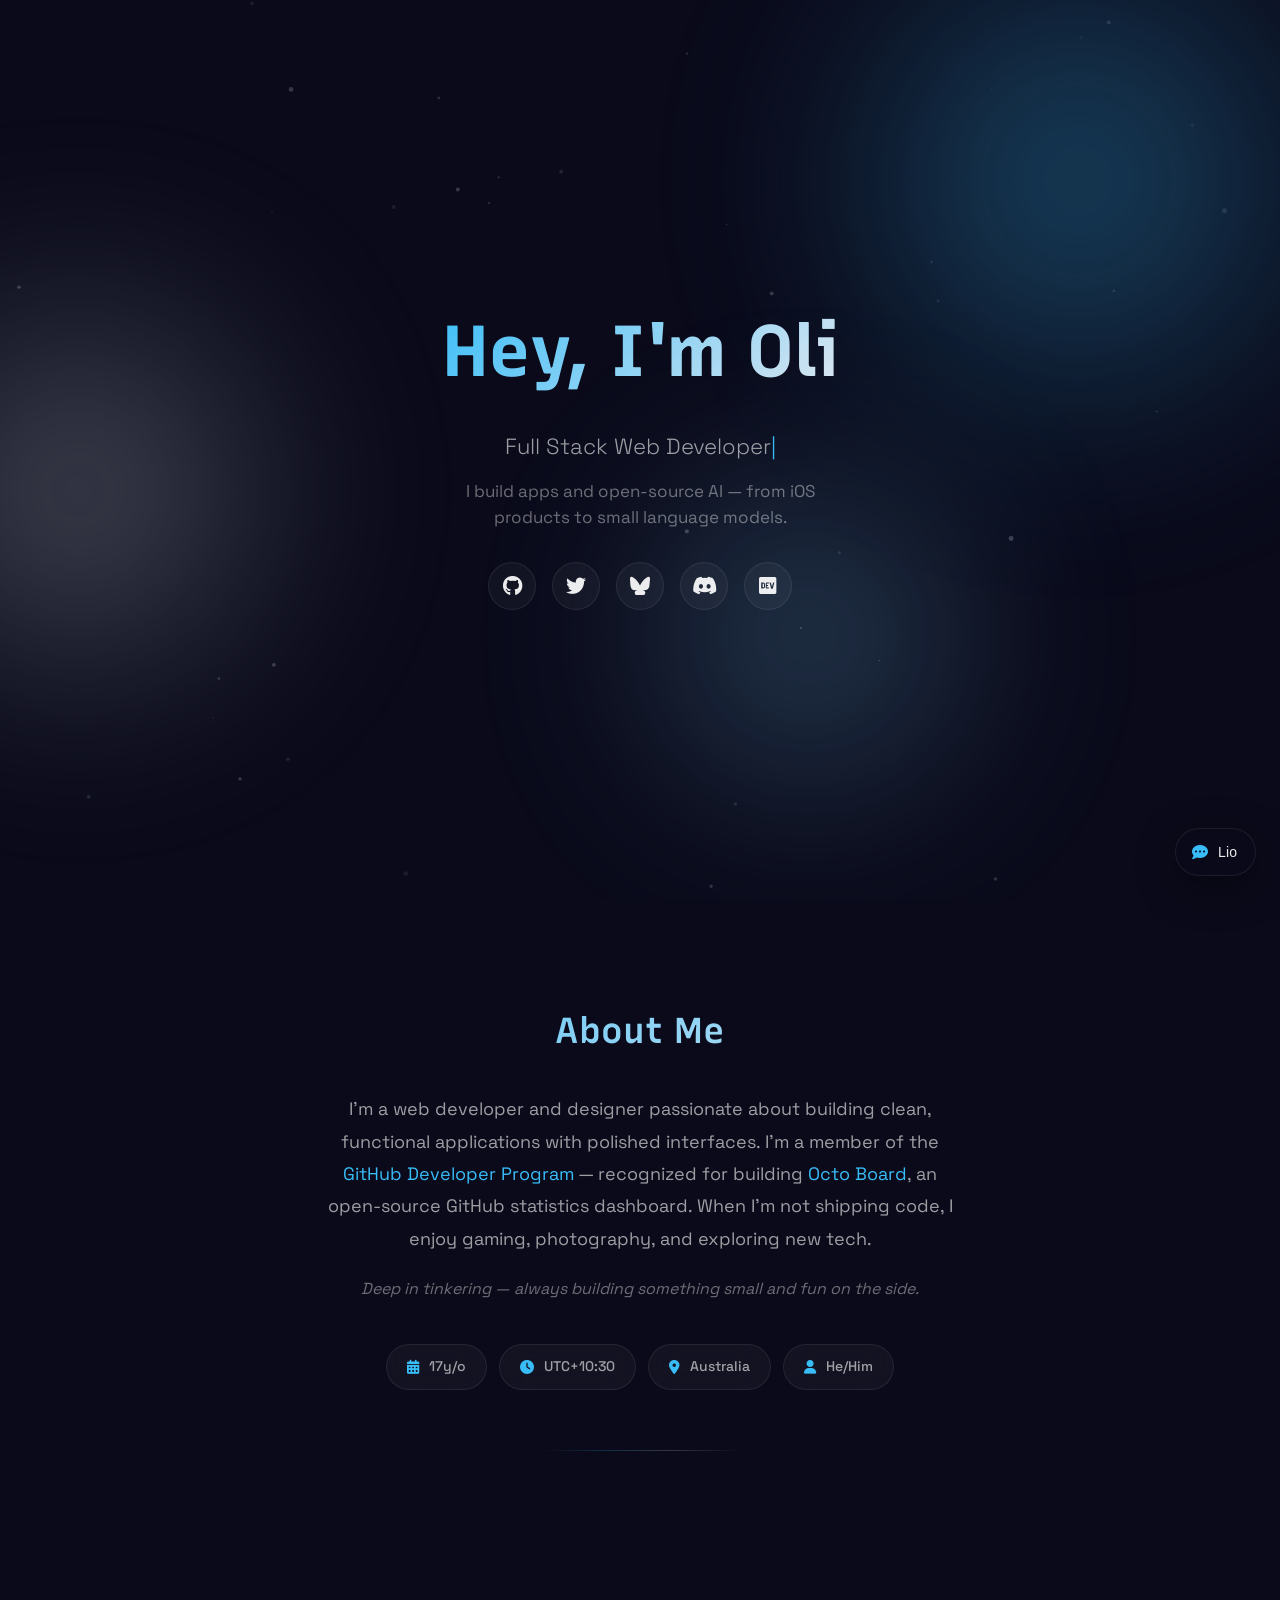
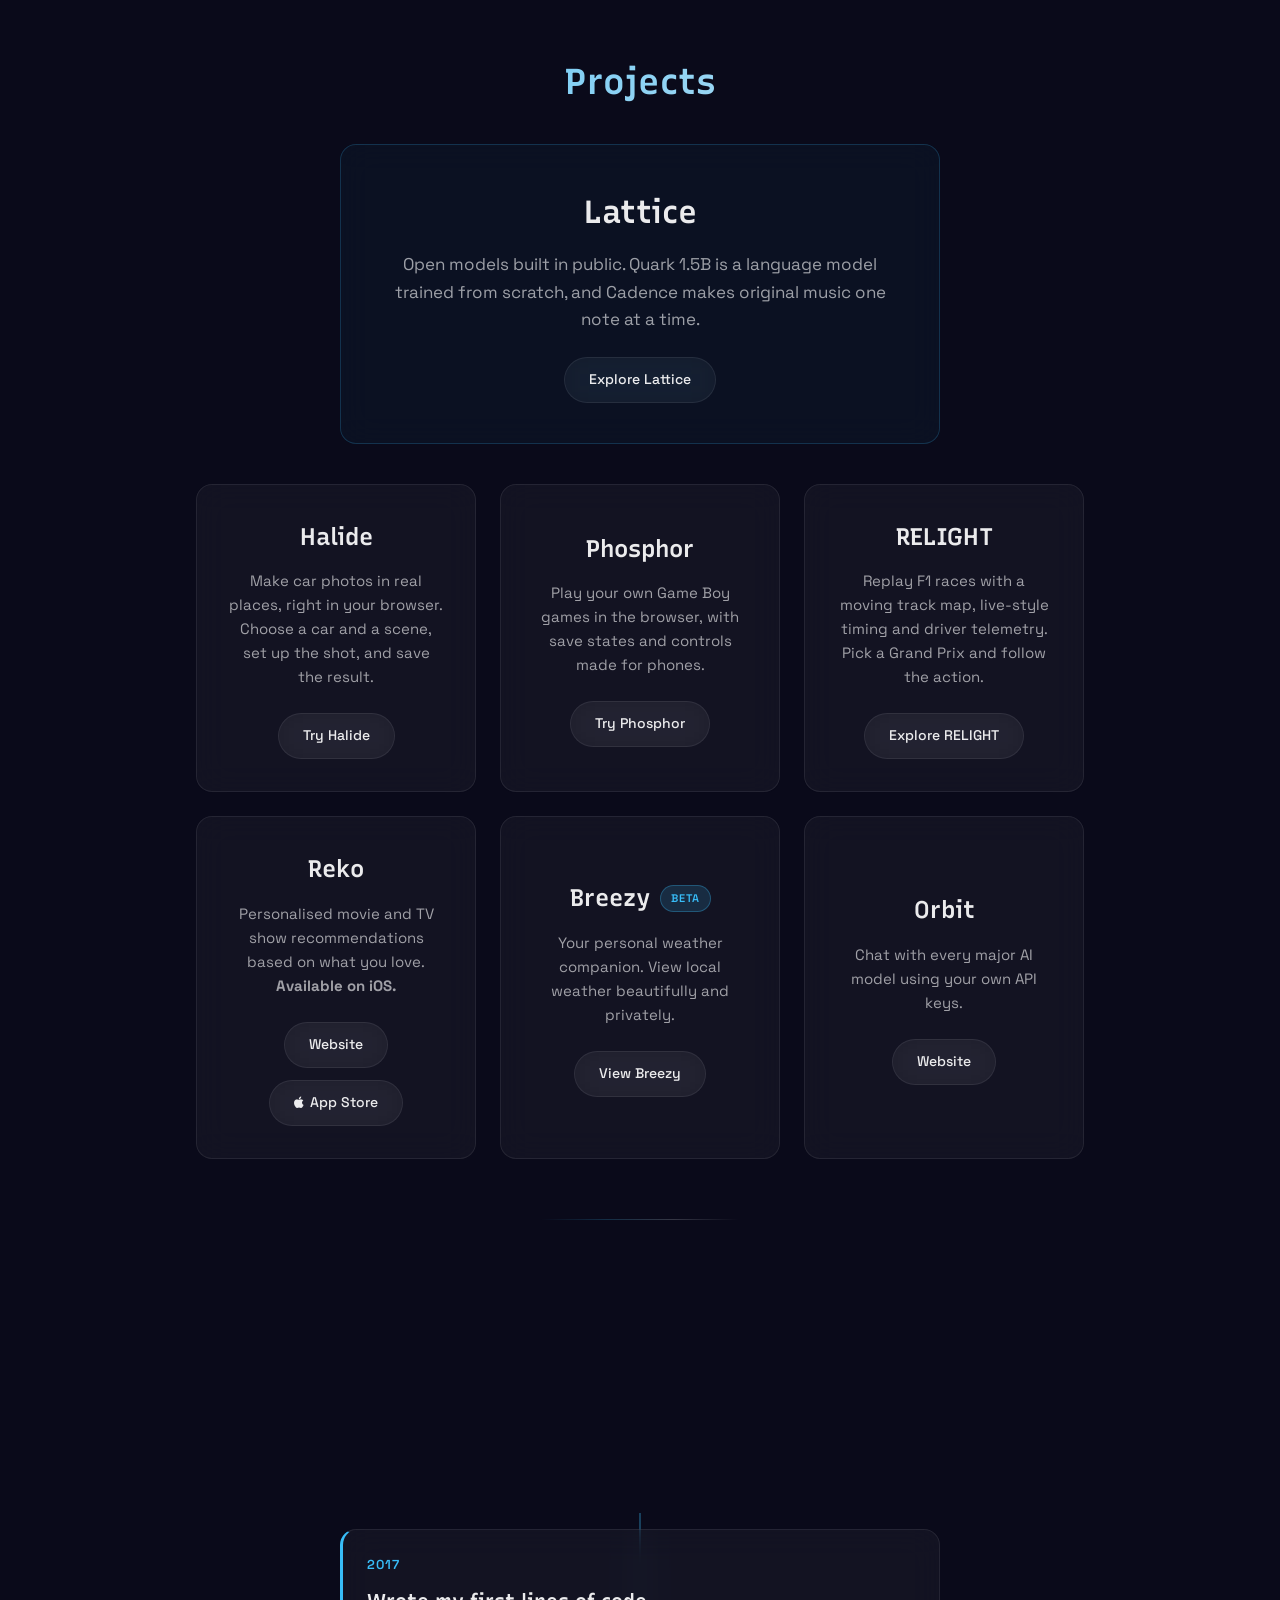
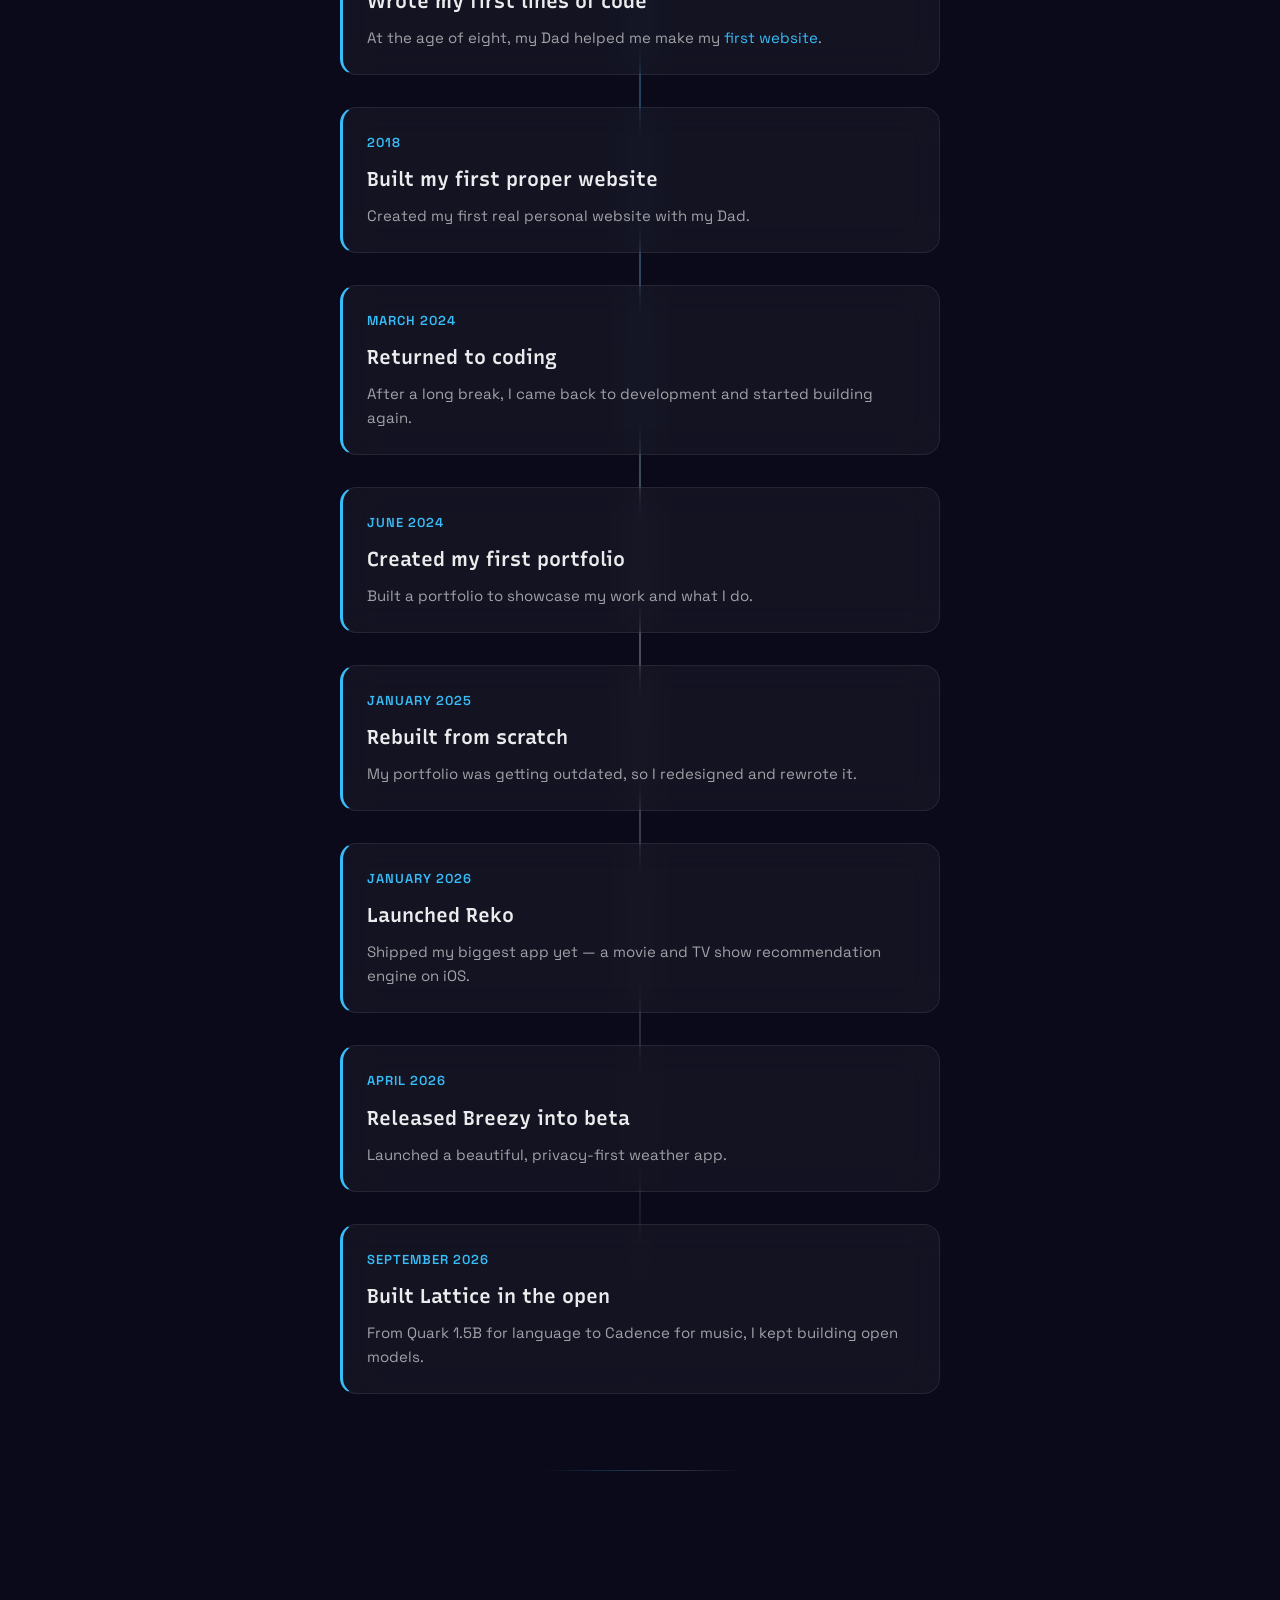
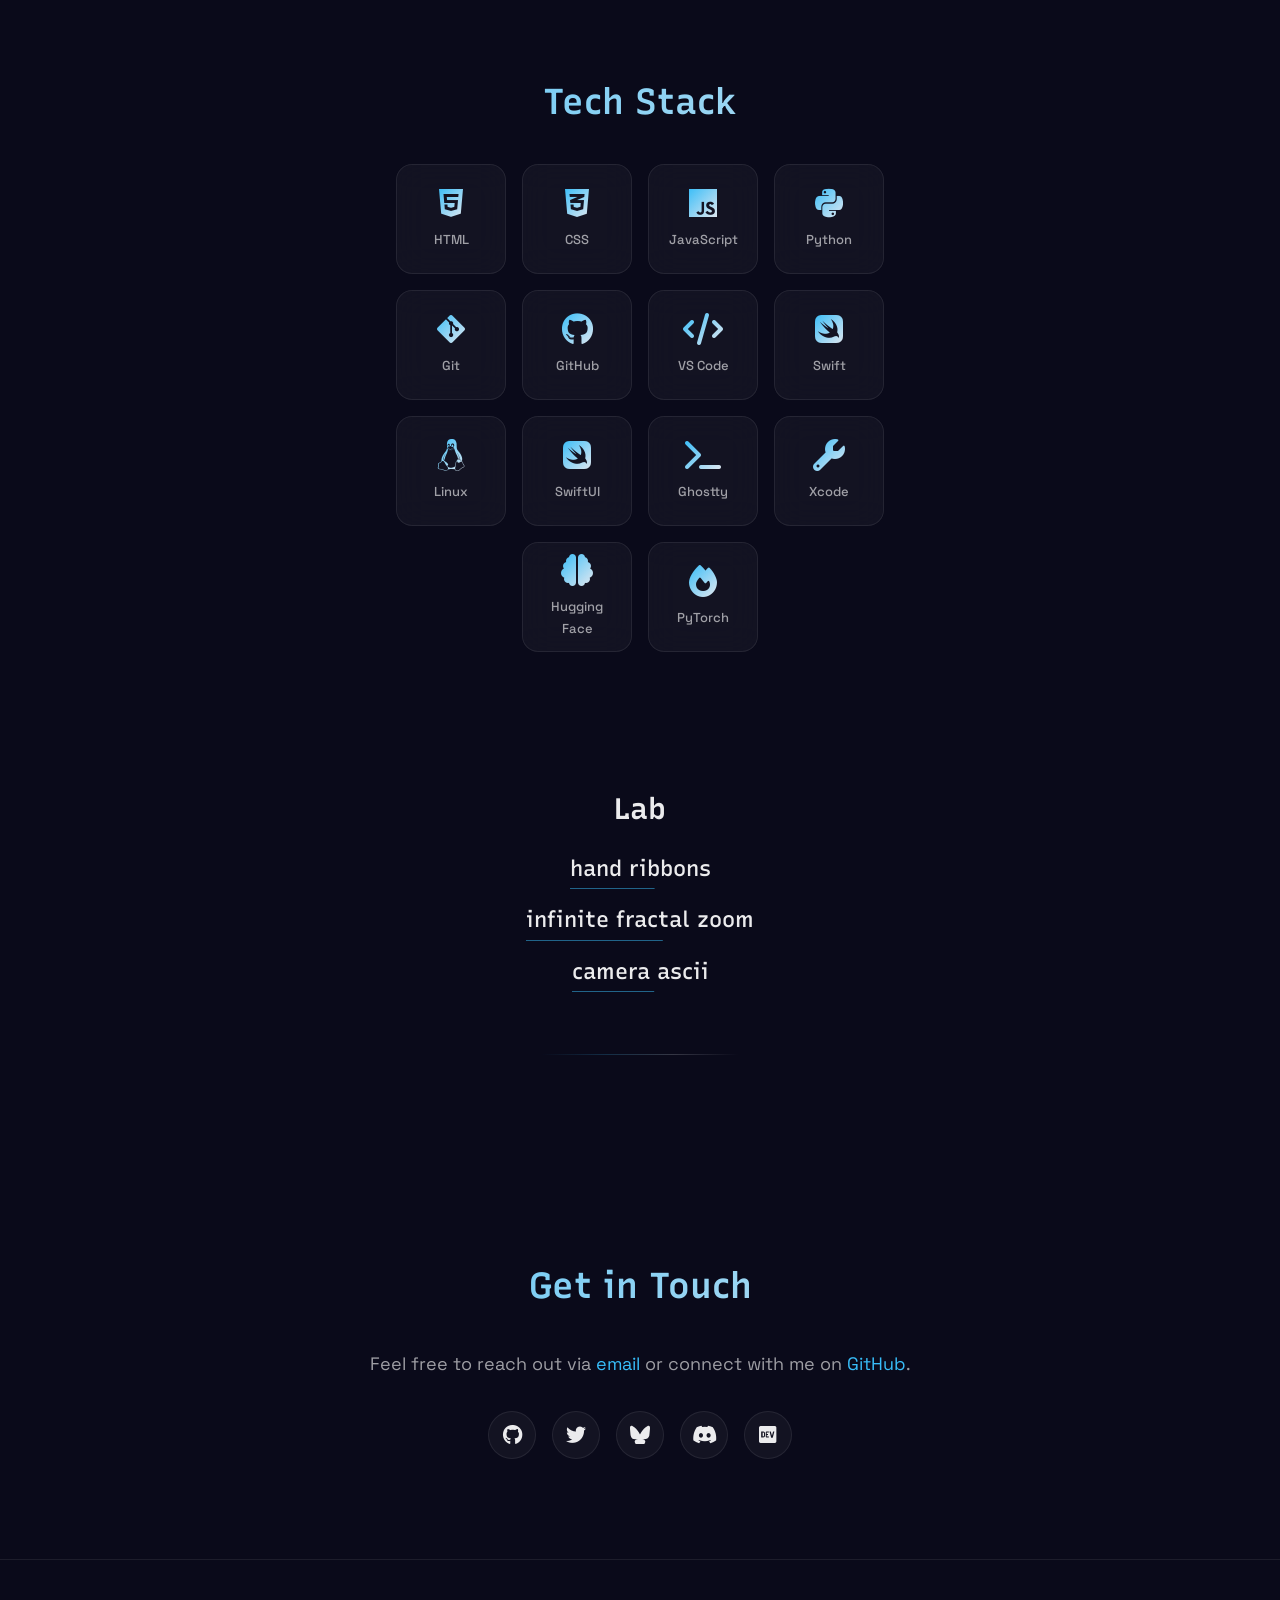
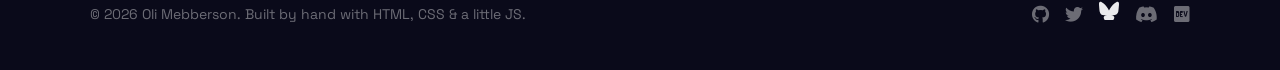
==== commit 2a6f8de9: "Update Lattice journey to Quark and Cadence" ====
--- a/index.html
+++ b/index.html
@@ -277,15 +277,13 @@
                 </div>
                 <div class="timeline-item reveal">
                     <div class="timeline-content">
-                        <span class="timeline-date">July 2026</span>
-                        <h3>Shipped Lattice Pulse</h3>
-                        <p>Released a conversational model fine-tuned from Qwen2.5-1.5B-Instruct.</p>
-                        <div class="timeline-extra">
-                            <p>The second model in my Lattice Systems line, following Lattice Mini — a
-                                from-scratch 42M-parameter GPT I built and host on Hugging Face. Both are
-                                research demos, not production AI. <a
-                                    href="https://huggingface.co/spaces/oli-mebberson/lattice-mini"
-                                    target="_blank" class="fancy-underline">Try Lattice Mini</a>.</p>
+                        <span class="timeline-date">September 2026</span>
+                        <h3>Built Lattice in the open</h3>
+                        <p>From Quark 1.5B for language to Cadence for music, I kept building open models.</p>
+                        <div class="timeline-extra">
+                            <p>Quark is a language model I trained from scratch. Cadence makes original music one note at a time.
+                                You can try both on the <a href="https://lattice.mebbo.cloud/" target="_blank"
+                                    class="fancy-underline">Lattice site</a>.</p>
                         </div>
                     </div>
                 </div>
